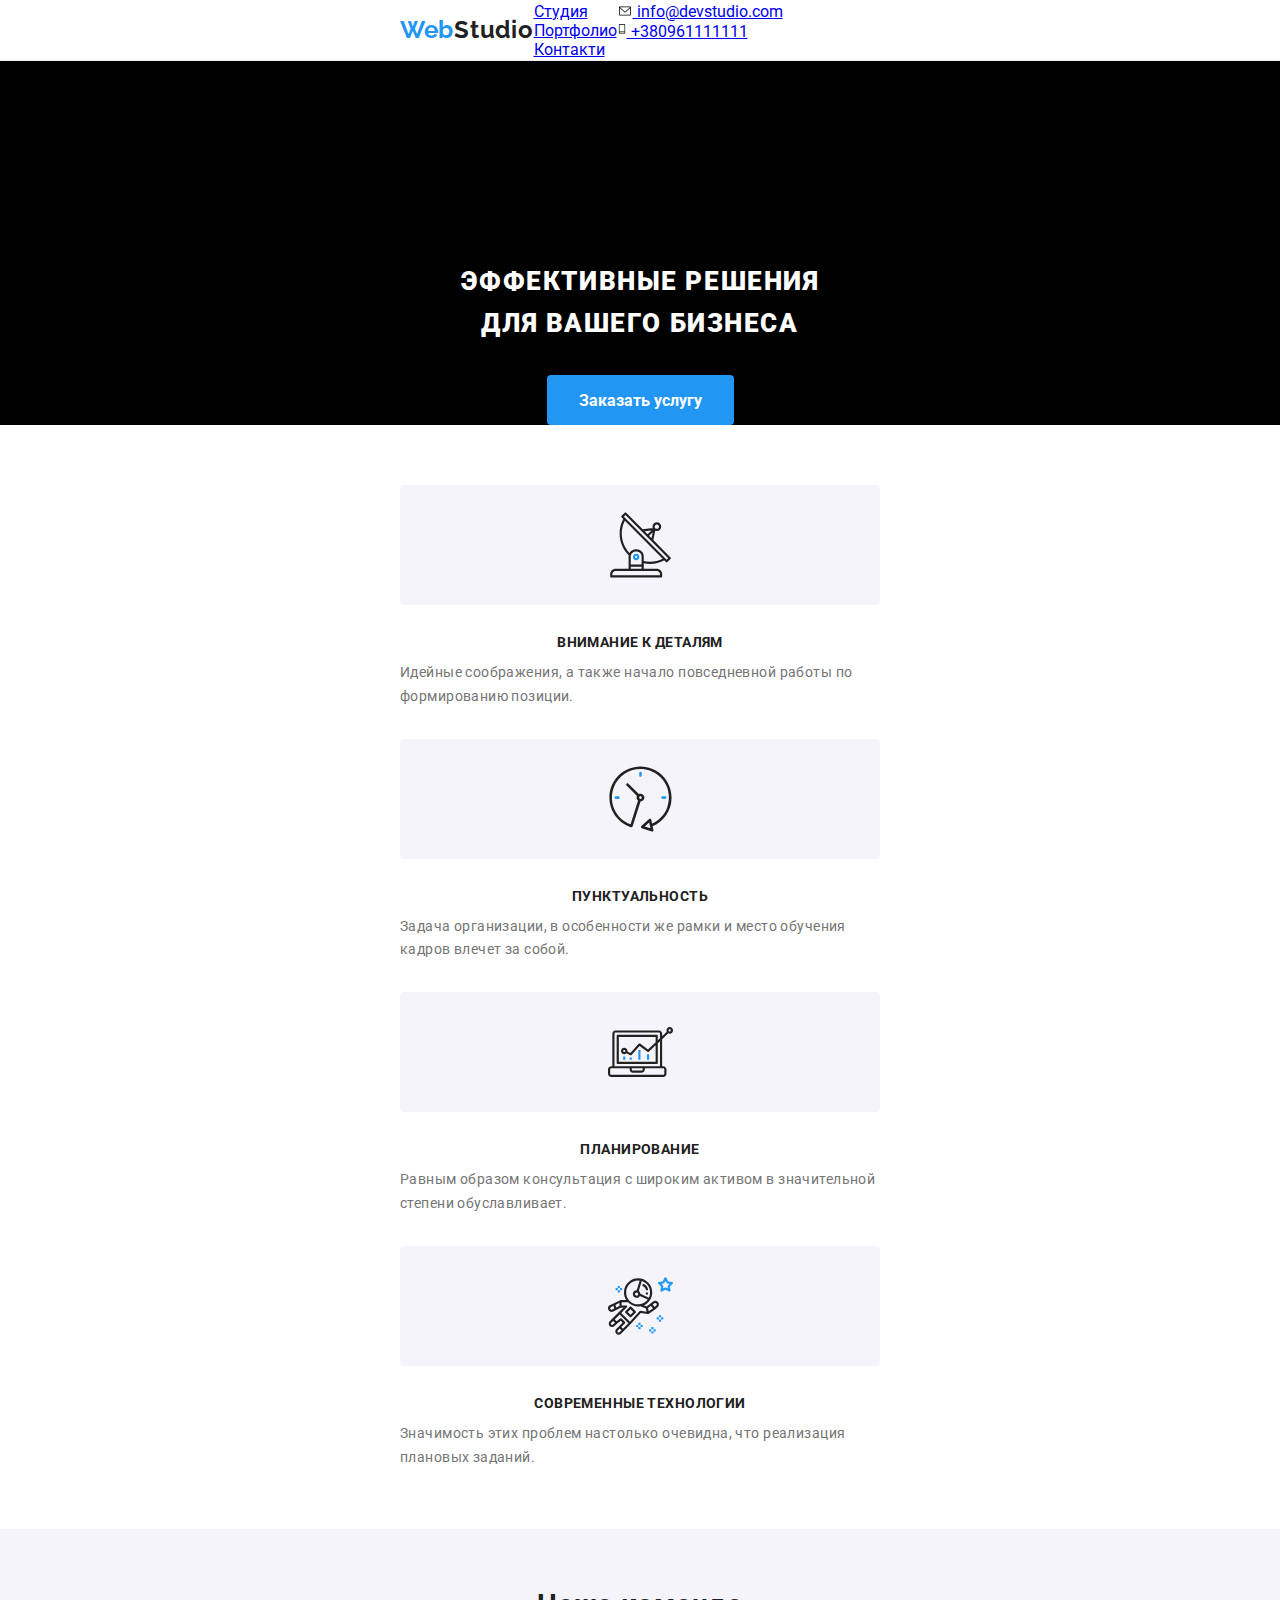
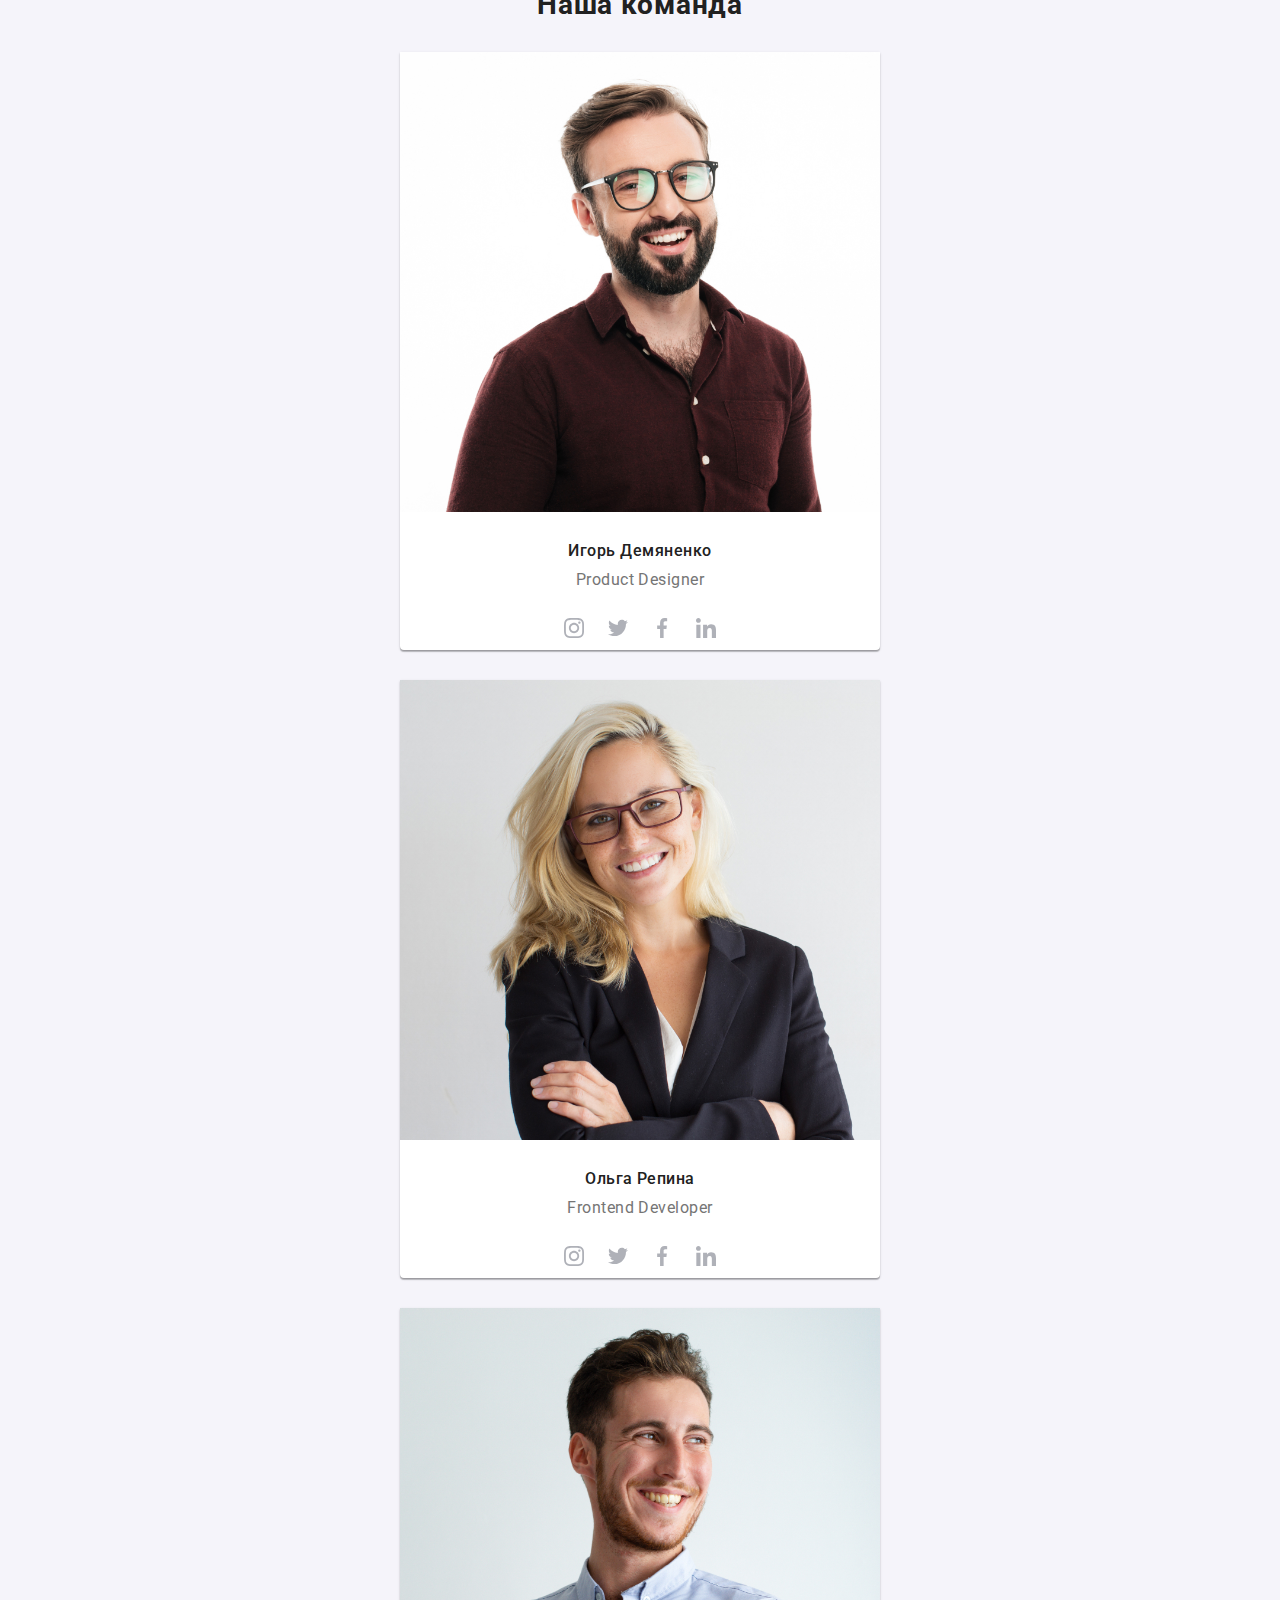
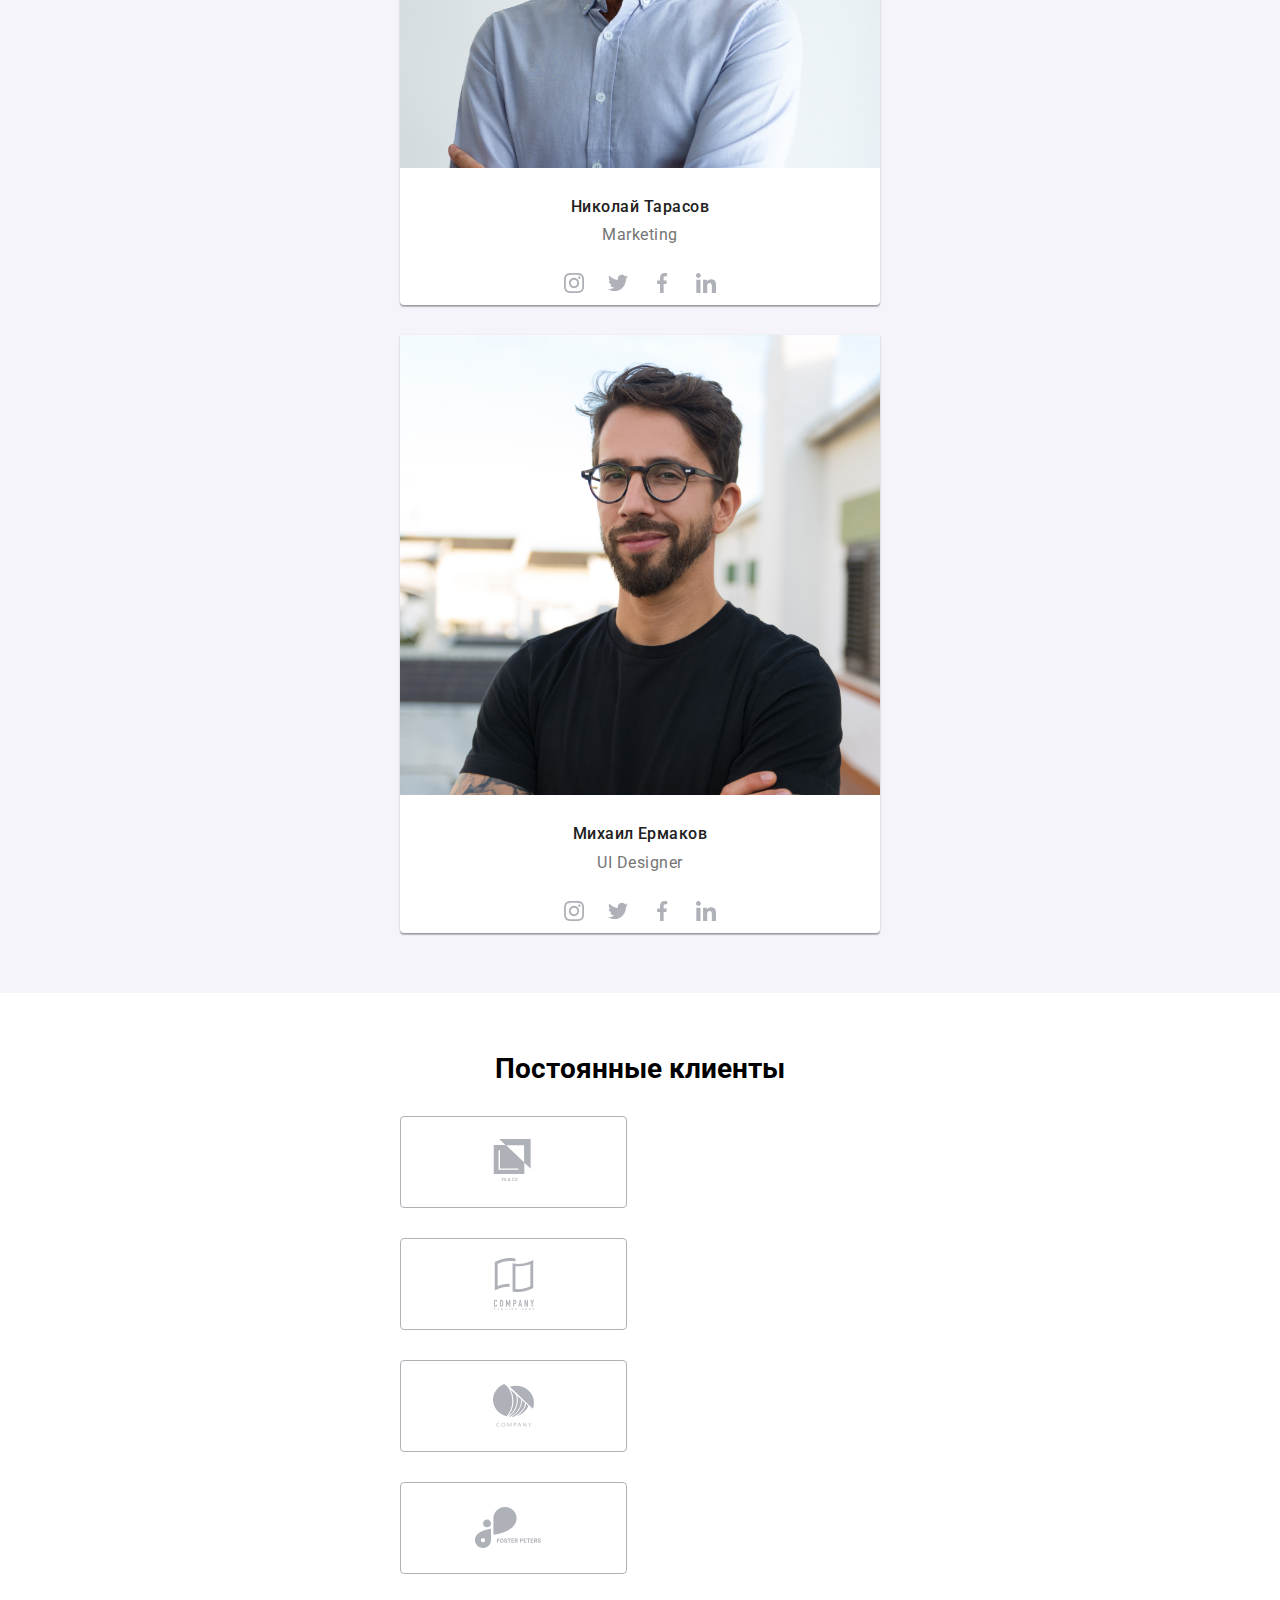
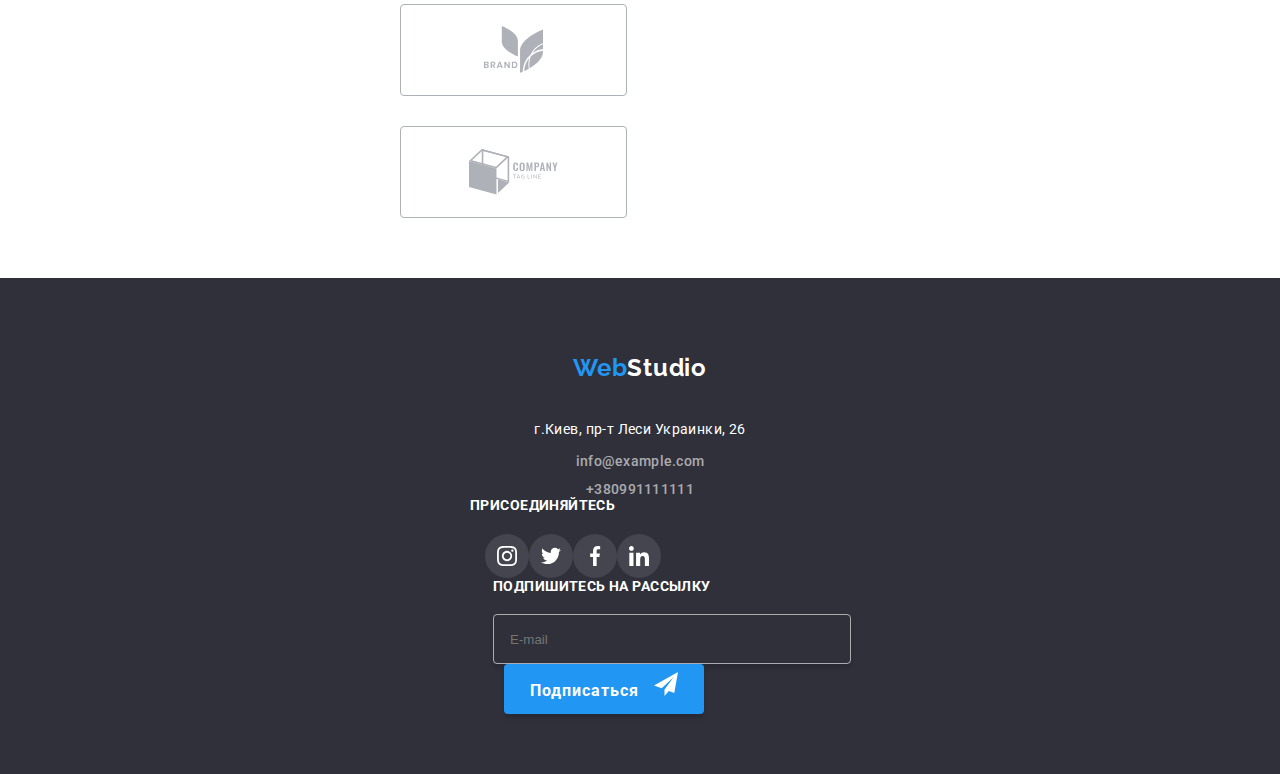
==== index.html @ cd23b27d "H/W-8" ====
<!DOCTYPE html>
<html lang="en">
  <head>
    <meta charset="UTF-8" />

    <meta name="viewport" content="width=device-width, initial-scale=1.0" />
    <title>Document</title>
    <link rel="preconnect" href="https://fonts.gstatic.com" />
    <link
      href="https://fonts.googleapis.com/css2?family=Roboto:wght@400;500;700;900&display=swap"
      rel="stylesheet"
    />
    <link rel="preconnect" href="https://fonts.gstatic.com" />
    <link
      href="https://fonts.googleapis.com/css2?family=Raleway:wght@700&display=swap"
      rel="stylesheet"
    />
    <link
      rel="stylesheet"
      href="https://cdnjs.cloudflare.com/ajax/libs/modern-normalize/1.0.0/modern-normalize.min.css"
      integrity="sha512-ISS7cAi1PEhQ8jnbJpJZMd29NlhNj4AWYyLOSp2CE/CsHxTCu+r+t0D2yoJudVrd0/8fTVPUVDzY5Tvli75u/g=="
      crossorigin="anonymous"
    />

    <link rel="stylesheet" href="./css/main.min.css" />
  </head>
  <body>
    <!--Page Header Studio-->
    <header class="header">
      <!-- Container -->
      <div class="container logo--position">
        <a class="logo" href="/index.html">
          Web<span class="logo__subtext">Studio</span>
        </a>
        <nav class="header-nav">
          <ul class="nav-list">
            <li class="nav-list__item nav-list__item--hedding">
              <a
                class="nav-list__link nav-list__link--current"
                href="./index.html"
              >
                Студия
              </a>
            </li>

            <li class="nav-list__item nav-list__item--hedding">
              <a class="nav-list__link" href="./portfolio.html"> Портфолио </a>
            </li>

            <li class="nav-list__item nav-list__item--hedding">
              <a class="nav-list__link" href="#contacts">Контакти</a>
            </li>
          </ul>

          <ul class="nav-contacts">
            <li class="nav-contacts__item nav-contacts__item--hedding">
              <a
                class="nav-contacts__link nav-contacts__link--header"
                href="mailto:info@devstudio.com"
              >
                <svg class="nav-contacts__icon" width="16px" height="12px">
                  <use
                    href="./images/icons/symbol-defs.svg#icon-envelope"
                  ></use>
                </svg>
                info@devstudio.com
              </a>
            </li>

            <li class="nav-contacts__item nav-contacts__item--hedding">
              <a
                class="nav-contacts__link nav-contacts__link--header"
                href="tel:+380961111111"
              >
                <svg class="nav-contacts__icon" width="10px" height="16px">
                  <use
                    href="./images/icons/symbol-defs.svg#icon-smartphone"
                  ></use>
                </svg>
                +380961111111
              </a>
            </li>
          </ul>
        </nav>
      </div>
    </header>

    <!-- Main -->

    <main>
      <section class="main-section">
        <div class="banner">
          <div class="container">
            <h1 class="main-title container--main-title">
              Эффективные решения<br />для вашего бизнеса
            </h1>

            <button class="banner__button" type="button" data-modal-open>
              Заказать услугу
            </button>
          </div>
        </div>
      </section>

      <!-- Наші особливості -->

      <section class="features">
        <div class="container">
          <h3 class="visually-hidden">Наші переваги</h3>
          <ul class="our-features">
            <li class="our-features__item">
              <div class="our-features__icon">
                <svg width="65px" height="70px">
                  <use href="./images/icons/symbol-defs.svg#icon-antenna"></use>
                </svg>
              </div>
              <h3 class="our-features__subtitle">Внимание к деталям</h3>
              <p class="our-features__text">
                Идейные соображения, а также начало повседневной работы по
                формированию позиции.
              </p>
            </li>

            <li class="our-features__item">
              <div class="our-features__icon">
                <svg width="65px" height="70px">
                  <use href="./images/icons/symbol-defs.svg#icon-clock"></use>
                </svg>
              </div>
              <h3 class="our-features__subtitle">Пунктуальность</h3>
              <p class="our-features__text">
                Задача организации, в особенности же рамки и место обучения
                кадров влечет за собой.
              </p>
            </li>

            <li class="our-features__item">
              <div class="our-features__icon">
                <svg width="65px" height="70px">
                  <use href="./images/icons/symbol-defs.svg#icon-diagram"></use>
                </svg>
              </div>
              <h3 class="our-features__subtitle">Планирование</h3>
              <p class="our-features__text">
                Равным образом консультация с широким активом в значительной
                степени обуславливает.
              </p>
            </li>

            <li class="our-features__item">
              <div class="our-features__icon">
                <svg width="65px" height="70px">
                  <use
                    href="./images/icons/symbol-defs.svg#icon-astronaut"
                  ></use>
                </svg>
              </div>
              <h3 class="our-features__subtitle">Современные технологии</h3>
              <p class="our-features__text">
                Значимость этих проблем настолько очевидна, что реализация
                плановых заданий.
              </p>
            </li>
          </ul>
        </div>
      </section>

      <!-- Чим ми займаємось -->

      <section class="what-we-do">
        <div class="container">
          <h2 class="what-we-do__title">Чем мы занимаемся</h2>
          <ul class="list-photo">
            <li class="list-photo__item">
              <img
                src="./images/img-1.jpg"
                width="370"
                alt="Десктопные Приложения"
              />

              <div class="what-we-do__text">
                <h3 class="what-we-do__subtext">Десктопные Приложения</h3>
              </div>
            </li>

            <li class="list-photo__item">
              <img
                src="./images/img-2.jpg"
                width="370"
                alt="Мобильный Приложения"
              />
              <div class="what-we-do__text">
                <h3 class="what-we-do__subtext">Мобильный Приложения</h3>
              </div>
            </li>

            <li class="list-photo__item">
              <img
                src="./images/img-3.jpg"
                width="370"
                alt="Дизайнерские Решения"
              />

              <div class="what-we-do__text">
                <h3 class="what-we-do__subtext">Дизайнерские Решения</h3>
              </div>
            </li>
          </ul>
        </div>
      </section>

      <!-- Наша команда -->

      <section class="our-team">
        <div class="container">
          <h2 class="our-team-title">Наша команда</h2>
          <ul class="our-team-workers">
            <!-- Карточка Игорь Демяненко -->
            <li class="our-team__item">
              <img
                srcset="./images/adaptive graphics/Игорь-Демьяненко-img.jpg 1x, ./images/adptive graphics/Игорь-Демьяненко-img@2x.jpg"
                src="./images/Игорь-Демяненко.jpg"
                width="270"
                alt="Игорь Демяненко"
              />

              <div class="workers-card">
                <h3 class="workers-card__name">Игорь Демяненко</h3>
                <p class="workers-card__position">Product Designer</p>
              </div>

              <!-- Іконки соц.мережі -->
              <ul class="employee-list">
                <li>
                  <a
                    class="employee-list__link"
                    href="https://www.instagram.com/"
                  >
                    <svg class="employee-list__icon" width="20px" height="20px">
                      <use
                        href="./images/icons/symbol-defs.svg#icon-instagram"
                      ></use>
                    </svg>
                  </a>
                </li>

                <li>
                  <a
                    class="employee-list__link"
                    href="https://www.twitter.com/"
                  >
                    <svg class="employee-list__icon" width="20px" height="20px">
                      <use
                        href="./images/icons/symbol-defs.svg#icon-twitter"
                      ></use>
                    </svg>
                  </a>
                </li>

                <li>
                  <a
                    class="employee-list__link"
                    href="https://www.facebook.com/"
                  >
                    <svg class="employee-list__icon" width="20px" height="20px">
                      <use
                        href="./images/icons/symbol-defs.svg#icon-facebook"
                      ></use>
                    </svg>
                  </a>
                </li>

                <li>
                  <a
                    class="employee-list__link"
                    href="https://www.linkedin.com/"
                  >
                    <svg class="employee-list__icon" width="20px" height="20px">
                      <use
                        href="./images/icons/symbol-defs.svg#icon-linkedin"
                      ></use>
                    </svg>
                  </a>
                </li>
              </ul>
            </li>

            <!-- Карточка Ольга Репина -->

            <li class="our-team__item">
              <img
                srcset="./images/adaptive graphics/Ольга-Репина-img.jpg 1x, ./images/adaptive graphics/Ольга-Репина-img@2x.jpg"
                src="./images/Ольга-Репина.jpg"
                width="270"
                alt="Ольга Репина"
              />

              <div class="workers-card">
                <h3 class="workers-card__name">Ольга Репина</h3>
                <p class="workers-card__position">Frontend Developer</p>
              </div>

              <!-- Іконки соц.мережі -->
              <ul class="employee-list">
                <li>
                  <a
                    class="employee-list__link"
                    href="https://www.instagram.com/"
                  >
                    <svg class="employee-list__icon" width="20px" height="20px">
                      <use
                        href="./images/icons/symbol-defs.svg#icon-instagram"
                      ></use>
                    </svg>
                  </a>
                </li>

                <li>
                  <a
                    class="employee-list__link"
                    href="https://www.twitter.com/"
                  >
                    <svg class="employee-list__icon" width="20px" height="20px">
                      <use
                        href="./images/icons/symbol-defs.svg#icon-twitter"
                      ></use>
                    </svg>
                  </a>
                </li>

                <li>
                  <a
                    class="employee-list__link"
                    href="https://www.facebook.com/"
                  >
                    <svg class="employee-list__icon" width="20px" height="20px">
                      <use
                        href="./images/icons/symbol-defs.svg#icon-facebook"
                      ></use>
                    </svg>
                  </a>
                </li>

                <li>
                  <a
                    class="employee-list__link"
                    href="https://www.linkedin.com/"
                  >
                    <svg class="employee-list__icon" width="20px" height="20px">
                      <use
                        href="./images/icons/symbol-defs.svg#icon-linkedin"
                      ></use>
                    </svg>
                  </a>
                </li>
              </ul>
            </li>

            <!-- Карточка Николай Тарасов -->
            <li class="our-team__item">
              <img
                src="./images/Николай-Тарасов.jpg"
                width="270"
                alt="Николай Тарасов"
              />

              <div class="workers-card">
                <h3 class="workers-card__name">Николай Тарасов</h3>
                <p class="workers-card__position">Marketing</p>
              </div>

              <!-- Іконки соц.мережі -->
              <ul class="employee-list">
                <li>
                  <a
                    class="employee-list__link"
                    href="https://www.instagram.com/"
                  >
                    <svg class="employee-list__icon" width="20px" height="20px">
                      <use
                        href="./images/icons/symbol-defs.svg#icon-instagram"
                      ></use>
                    </svg>
                  </a>
                </li>

                <li>
                  <a
                    class="employee-list__link"
                    href="https://www.twitter.com/"
                  >
                    <svg class="employee-list__icon" width="20px" height="20px">
                      <use
                        href="./images/icons/symbol-defs.svg#icon-twitter"
                      ></use>
                    </svg>
                  </a>
                </li>

                <li>
                  <a
                    class="employee-list__link"
                    href="https://www.facebook.com/"
                  >
                    <svg class="employee-list__icon" width="20px" height="20px">
                      <use
                        href="./images/icons/symbol-defs.svg#icon-facebook"
                      ></use>
                    </svg>
                  </a>
                </li>

                <li>
                  <a
                    class="employee-list__link"
                    href="https://www.linkedin.com/"
                  >
                    <svg class="employee-list__icon" width="20px" height="20px">
                      <use
                        href="./images/icons/symbol-defs.svg#icon-linkedin"
                      ></use>
                    </svg>
                  </a>
                </li>
              </ul>
            </li>

            <!-- Карточка Михаил Ермаков -->

            <li class="our-team__item">
              <img
                src="./images/Михаил-Ермаков.jpg"
                width="270"
                alt="Михаил Ермаков"
              />

              <div class="workers-card">
                <h3 class="workers-card__name">Михаил Ермаков</h3>
                <p class="workers-card__position">UI Designer</p>
              </div>

              <!-- Іконки соц.мережі -->
              <ul class="employee-list">
                <li>
                  <a
                    class="employee-list__link"
                    href="https://www.instagram.com/"
                  >
                    <svg class="employee-list__icon" width="20px" height="20px">
                      <use
                        href="./images/icons/symbol-defs.svg#icon-instagram"
                      ></use>
                    </svg>
                  </a>
                </li>

                <li>
                  <a
                    class="employee-list__link"
                    href="https://www.twitter.com/"
                  >
                    <svg class="employee-list__icon" width="20px" height="20px">
                      <use
                        href="./images/icons/symbol-defs.svg#icon-twitter"
                      ></use>
                    </svg>
                  </a>
                </li>

                <li>
                  <a
                    class="employee-list__link"
                    href="https://www.facebook.com/"
                  >
                    <svg class="employee-list__icon" width="20px" height="20px">
                      <use
                        href="./images/icons/symbol-defs.svg#icon-facebook"
                      ></use>
                    </svg>
                  </a>
                </li>

                <li>
                  <a
                    class="employee-list__link"
                    href="https://www.linkedin.com/"
                  >
                    <svg class="employee-list__icon" width="20px" height="20px">
                      <use
                        href="./images/icons/symbol-defs.svg#icon-linkedin"
                      ></use>
                    </svg>
                  </a>
                </li>
              </ul>
            </li>
          </ul>
        </div>
      </section>

      <!-- Постійні Клієнти -->

      <section class="regular-customers">
        <div class="container">
          <h2 class="regular-customers__title">Постоянные клиенты</h2>
          <ul class="customers__list">
            <li class="customers__item">
              <a class="customers__link" href="#">
                <svg class="customers__icon" height="45px" width="50px">
                  <use href="./images/icons/symbol-defs.svg#icon-logo-1"></use>
                </svg>
              </a>
            </li>

            <li class="customers__item">
              <a class="customers__link" href="#/">
                <svg class="customers__icon" width="40px" height="52px">
                  <use href="./images/icons/symbol-defs.svg#icon-logo-2"></use>
                </svg>
              </a>
            </li>

            <li class="customers__item">
              <a class="customers__link" href="#/">
                <svg class="customers__icon" width="41px" height="43px">
                  <use href="./images/icons/symbol-defs.svg#icon-logo-3"></use>
                </svg>
              </a>
            </li>

            <li class="customers__item">
              <a class="customers__link" href="#/">
                <svg class="customers__icon" width="80px" height="42px">
                  <use href="./images/icons/symbol-defs.svg#icon-logo-4"></use>
                </svg>
              </a>
            </li>

            <li class="customers__item">
              <a class="customers__link" href="#/">
                <svg class="customers__icon" width="59px" height="47px">
                  <use href="./images/icons/symbol-defs.svg#icon-logo-5"></use>
                </svg>
              </a>
            </li>

            <li class="customers__item">
              <a class="customers__link" href="#/">
                <svg class="customers__icon" width="89px" height="46px">
                  <use href="./images/icons/symbol-defs.svg#icon-logo-6"></use>
                </svg>
              </a>
            </li>
          </ul>
        </div>
      </section>
    </main>

    <!-- Footer Studio-->

    <footer class="footer" id="contacts">
      <div class="container footer--container">
        <div class="footer-section">
          <a href="/index.html" class="logo">
            Web<span class="logo__subtext logo__subtext--white">Studio</span>
          </a>
          <address class="footer-address">
            <p class="footer-address__text">г.Киев, пр-т Леси Украинки, 26</p>

            <ul class="footer-contacts">
              <li class="footer-contacts__item footer-contacts__item--hedding">
                <a class="footer-contacts__link" href="mailto:info@example.com"
                  >info@example.com
                </a>
              </li>

              <li class="footer-contacts__item footer-contacts__item--hedding">
                <a class="footer-contacts__link" href="tel:+380991111111"
                  >+380991111111
                </a>
              </li>
            </ul>
          </address>
        </div>

        <!-- Social Networks Footer -->

        <div class="social-container">
          <p class="social-container__text">присоединяйтесь</p>

          <ul class="share-footer">
            <li class="share-networks">
              <a class="share-networks__link" href="https://www.instagram.com/">
                <svg class="share-networks__icon" width="20px" height="20px">
                  <use
                    href="./images/icons/symbol-defs.svg#icon-instagram"
                  ></use>
                </svg>
              </a>
            </li>

            <li class="share-networks">
              <a class="share-networks__link" href="https://www.twitter.com/">
                <svg class="share-networks__icon" width="20px" height="20px">
                  <use href="./images/icons/symbol-defs.svg#icon-twitter"></use>
                </svg>
              </a>
            </li>

            <li class="share-networks">
              <a class="share-networks__link" href="https://www.facebook.com/">
                <svg class="share-networks__icon" width="20px" height="20px">
                  <use
                    href="./images/icons/symbol-defs.svg#icon-facebook"
                  ></use>
                </svg>
              </a>
            </li>

            <li class="share-networks">
              <a class="share-networks__link" href="https://www.linkedin.com/">
                <svg class="share-networks__icon" width="20px" height="20px">
                  <use
                    href="./images/icons/symbol-defs.svg#icon-linkedin"
                  ></use>
                </svg>
              </a>
            </li>
          </ul>
        </div>

        <!-- Form Footer -->

        <div class="subscribe">
          <form class="subscribe-form" action="#">
            <p class="subscribe-form__text">Подпишитесь на рассылку</p>
            <label class="subscribe-form__label" for="">
              <input
                class="subscribe-form__input"
                type="email"
                placeholder="E-mail"
              />
            </label>
            <button class="subscribe-button" type="submit">
              Подписаться
              <svg class="subscribe-button__icon" width="24" height="24">
                <use
                  xlink:href="./images/icons/symbol-defs.svg#icon-send"
                ></use>
              </svg>
            </button>
          </form>
        </div>
      </div>
    </footer>

    <!-- Modal -->
    <div class="backdrop is-hidden" data-modal>
      <div class="modal">
        <button class="close-button" data-modal-close>
          <svg class="close-button__icon" width="11px" height="11px">
            <use href="./images/icons/symbol-defs.svg#icon-close"></use>
          </svg>
        </button>
        <p class="modal-text">Оставьте свои данные, мы вам перезвоним</p>

        <!-- Modal Form -->

        <form class="modal-form" action="#">
          <div class="group-form">
            <label class="group-form__name" for="name"> Имя </label>

            <div class="wrapper">
              <input class="wrapper__input" type="text" name="name" id="name" />
              <svg class="wrapper__icon" width="18" height="18">
                <use href="./images/icons/symbol-defs.svg#icon-person"></use>
              </svg>
            </div>
          </div>

          <div class="group-form">
            <label class="group-form__name" for="phone"> Телефон </label>

            <div class="wrapper">
              <input
                class="wrapper__input"
                type="tel"
                name="phone"
                id="phone"
              />
              <svg class="wrapper__icon" width="18" height="18">
                <use href="./images/icons/symbol-defs.svg#icon-phone"></use>
              </svg>
            </div>
          </div>

          <div class="group-form">
            <label class="group-form__name" for="email"> Пошта </label>

            <div class="wrapper">
              <input
                class="wrapper__input"
                type="email"
                name="email"
                id="email"
              />
              <svg class="wrapper__icon" width="18" height="18">
                <use href="./images/icons/symbol-defs.svg#icon-email"></use>
              </svg>
            </div>
          </div>

          <div class="group-form">
            <label class="group-form__name" for="text"> Коментарий </label>

            <textarea
              class="wrapper__input wrapper__input--textarea"
              id="text"
              name="Коментарий"
              rows="10"
              placeholder="Введите текст"
            ></textarea>
          </div>

          <!-- Checkbox -->
          <div class="contract">
            <label class="form-checkbox" for="checkbox">
              <input
                class="form-checkbox__input visually-hidden"
                type="checkbox"
                id="checkbox"
              />
              <span class="form-checkbox__text"
                >Соглашаюсь с рассылкой и принимаю</span
              >
              <a class="form-checkbox__link" href="#">Условия договора</a>
              <div class="modal-checkbox">
                <svg width="16px" height="15px">
                  <use
                    class="modal-checkbox__icon"
                    href="./images/icons/symbol-defs.svg#icon-check"
                  ></use>
                </svg>
              </div>
            </label>
          </div>
          <button type="submit" class="modal-checkbox__button">
            Отправить
          </button>
        </form>
      </div>
    </div>
    <script src="./js/modal.js"></script>
  </body>
</html>
---- css/main.min.css ----
body{font-family:'Roboto', sans-serif}header{border-bottom:1px solid #ececec}*{margin:0;padding:0}ul,ol{list-style-type:none}img{display:block;max-width:100%;height:auto}.visually-hidden{position:absolute;width:1px;height:1px;margin:-1px;border:0;padding:0;white-space:nowrap;-webkit-clip-path:inset(100%);clip-path:inset(100%);clip:rect(0 0 0 0);overflow:hidden}.container{width:480px;padding:0 15px;margin:0 auto}.header{border-bottom:1px solid #ececec}.header-nav{display:none}@media (min-width: 768px){.header-nav{display:-webkit-box;display:-ms-flexbox;display:flex}}.logo{font-family:'Raleway';font-style:normal;font-weight:700;font-size:24px;line-height:1.174;letter-spacing:0.03em;color:#2196f3;text-decoration:none;margin:16px 0 16px}.logo__subtext{color:#212121}.logo__subtext--white{color:#fff}.logo--position{display:-webkit-box;display:-ms-flexbox;display:flex;-webkit-box-align:center;-ms-flex-align:center;align-items:center}.banner{background-color:black}.container--main-title{font-family:'Roboto';font-style:normal;font-weight:900;font-size:26px;line-height:1.615;letter-spacing:0.06em;color:#fff;padding-top:200px;text-align:center;text-transform:uppercase}.banner__button{font-family:'Roboto';font-style:normal;font-weight:bold;font-size:16px;height:50px;background-color:#2196f3;color:#fff;padding:10px 32px;display:block;margin:30px auto 0;text-align:center;border-radius:4px;border:none;cursor:pointer}.backdrop{position:fixed;top:0;left:0;width:100%;height:100%;background-color:rgba(0,0,0,0.2);display:-webkit-box;display:-ms-flexbox;display:flex;-webkit-box-align:center;-ms-flex-align:center;align-items:center;-webkit-box-pack:center;-ms-flex-pack:center;justify-content:center}.backdrop.is-hidden{opacity:0;pointer-events:none}.modal{position:absolute;top:50%;left:50%;-webkit-transform:translate(-50%, -50%);transform:translate(-50%, -50%);max-width:528px;max-height:100vh;overflow-y:scroll;padding:40px;background-color:#fff;-webkit-box-shadow:0px 1px 3px rgba(0,0,0,0.12),0px 1px 1px rgba(0,0,0,0.14),0px 2px 1px rgba(0,0,0,0.2);box-shadow:0px 1px 3px rgba(0,0,0,0.12),0px 1px 1px rgba(0,0,0,0.14),0px 2px 1px rgba(0,0,0,0.2);border-radius:4px;-webkit-appearance:none;-ms-overflow-style:none;overflow:-moz-scrollbars-none;overflow-y:-moz-hidden-unscrollable}.modal::-webkit-scrollbar{width:0}.close-button{position:absolute;top:8px;right:8px;display:-webkit-box;display:-ms-flexbox;display:flex;-webkit-box-align:center;-ms-flex-align:center;align-items:center;-webkit-box-pack:center;-ms-flex-pack:center;justify-content:center;width:30px;height:30px;margin-left:auto;background-color:#fff;border:1px solid rgba(0,0,0,0.1);border-radius:100%;cursor:pointer}.close-button:hover .close-button__icon,.close-button:focus .close-button__icon{fill:#2196f3}.close-button__icon{position:absolute;right:8px;top:8px;-webkit-transition:250ms cubic-bezier(0.4, 0, 0.2, 1);transition:250ms cubic-bezier(0.4, 0, 0.2, 1)}.modal-text{font-family:'Roboto';font-weight:700;font-style:normal;font-size:20px;line-height:1.172;letter-spacing:0.03em;text-align:center}.group-form{display:-webkit-box;display:-ms-flexbox;display:flex;-webkit-box-orient:vertical;-webkit-box-direction:normal;-ms-flex-direction:column;flex-direction:column;margin-top:10px}.group-form__name{font-family:'Roboto';font-weight:400;font-style:normal;font-size:12px;line-height:1.171;color:#757575;margin-bottom:4px}.wrapper{position:relative}.wrapper__input{width:100%;font-family:inherit;padding:12px 35px;border:1px solid rgba(33,33,33,0.2);-webkit-box-sizing:border-box;box-sizing:border-box;border-radius:4px;cursor:pointer;outline:none;resize:none;height:40px;-webkit-transition:250ms cubic-bezier(0.4, 0, 0.2, 1);transition:250ms cubic-bezier(0.4, 0, 0.2, 1)}.wrapper__input:hover,.wrapper__input:focus{border:1px solid #2196f3}.wrapper__input:focus+.wrapper__icon,.wrapper__input:hover+.wrapper__icon{fill:#2196f3}.wrapper__icon{position:absolute;top:50%;left:12px;-webkit-transform:translateY(-50%);transform:translateY(-50%);-webkit-transition:250ms cubic-bezier(0.4, 0, 0.2, 1);transition:250ms cubic-bezier(0.4, 0, 0.2, 1)}.wrapper__input--textarea{height:120px;padding:12px 16px}.contract{display:block;margin-top:20px;margin-bottom:30px}.form-checkbox{cursor:pointer;position:relative}.form-checkbox__text{margin-left:24px;font-family:'Roboto';font-weight:400;font-style:normal;font-size:14px;line-height:1.714;letter-spacing:0.03em;color:#757575}.form-checkbox__link{font-family:'Roboto';font-weight:400;font-style:normal;font-size:14px;line-height:1.714;letter-spacing:0.03em;color:#2196f3}.form-checkbox__input:checked ~ .modal-checkbox .modal-checkbox__icon{display:block}.form-checkbox__input:checked ~ .modal-checkbox{border:none}.modal-checkbox{border:1px solid #212121;border-radius:2px;width:16px;height:15px;position:absolute;top:50%;-webkit-transform:translateY(-50%);transform:translateY(-50%)}.modal-checkbox__icon{display:none}.modal-checkbox__button{display:-webkit-box;display:-ms-flexbox;display:flex;text-align:center;margin:0 auto;font-family:'Roboto';font-style:normal;font-weight:bold;font-size:16px;line-height:1.875;letter-spacing:0.06em;color:#fff;background-color:#188ce8;-webkit-box-shadow:0px 4px 4px 0px rgba(0,0,0,0.15);box-shadow:0px 4px 4px 0px rgba(0,0,0,0.15);padding:10px 55px;border-radius:4px;cursor:pointer;border:none}.features{padding-top:60px;padding-bottom:60px}.our-features__item{display:-webkit-box;display:-ms-flexbox;display:flex;-webkit-box-align:center;-ms-flex-align:center;align-items:center;-webkit-box-pack:center;-ms-flex-pack:center;justify-content:center;-webkit-box-orient:vertical;-webkit-box-direction:normal;-ms-flex-direction:column;flex-direction:column}.our-features__item:not(:last-child){margin-bottom:30px}.our-features__icon{width:100%;height:120px;background:#f5f4fa;border-radius:4px;margin-bottom:30px;display:-webkit-box;display:-ms-flexbox;display:flex;-webkit-box-pack:center;-ms-flex-pack:center;justify-content:center;-webkit-box-align:center;-ms-flex-align:center;align-items:center}.our-features__subtitle{font-family:'Roboto';font-style:normal;font-weight:bold;font-size:14px;line-height:1.14;letter-spacing:0.03em;color:#212121;text-transform:uppercase}.our-features__text{font-family:'Roboto';font-style:normal;font-weight:normal;font-size:14px;line-height:1.7;letter-spacing:0.03em;color:#757575;padding-top:10px}.what-we-do{display:none}.our-team{background-color:#f5f4fa;display:-webkit-box;display:-ms-flexbox;display:flex;padding-top:60px;padding-bottom:60px}.our-team-title{font-family:'Roboto';font-style:normal;font-weight:700;font-size:28px;line-height:1.171;letter-spacing:0.03em;color:#212121;text-align:center;margin-bottom:30px}.our-team-workers{list-style-type:none;display:-webkit-box;display:-ms-flexbox;display:flex;-ms-flex-wrap:wrap;flex-wrap:wrap;-webkit-box-pack:center;-ms-flex-pack:center;justify-content:center}.our-team__item{background-color:#fff;-webkit-box-shadow:0px 1px 3px rgba(0,0,0,0.12),0px 1px 1px rgba(0,0,0,0.14),0px 2px 1px rgba(0,0,0,0.2);box-shadow:0px 1px 3px rgba(0,0,0,0.12),0px 1px 1px rgba(0,0,0,0.14),0px 2px 1px rgba(0,0,0,0.2);border-radius:0px 0px 4px 4px;width:100%;display:-webkit-box;display:-ms-flexbox;display:flex;-webkit-box-pack:center;-ms-flex-pack:center;justify-content:center;-webkit-box-align:center;-ms-flex-align:center;align-items:center;-webkit-box-orient:vertical;-webkit-box-direction:normal;-ms-flex-direction:column;flex-direction:column}.our-team__item img{height:460px;width:100%}.our-team__item:not(:last-child){margin-bottom:30px}.workers-card{margin-top:30px;background-color:#fff;text-align:center}.workers-card__name{font-family:'Roboto';font-style:normal;font-weight:500;font-size:16px;line-height:1.18;letter-spacing:0.03em;color:#212121}.workers-card__position{font-family:'Roboto';font-style:normal;font-weight:400;font-size:16px;line-height:1.18;letter-spacing:0.03em;color:#757575;margin-top:10px}.employee-list{list-style-type:none;margin-top:16px;display:-webkit-box;display:-ms-flexbox;display:flex;-webkit-box-pack:space-evenly;-ms-flex-pack:space-evenly;justify-content:space-evenly;background-color:#fff}.employee-list__link{width:44px;height:44px;border-radius:100%;display:-webkit-box;display:-ms-flexbox;display:flex;-webkit-box-pack:center;-ms-flex-pack:center;justify-content:center;-webkit-box-align:center;-ms-flex-align:center;align-items:center;background-color:rgba(255,255,255,0.1);-webkit-transition:250ms cubic-bezier(0.4, 0, 0.2, 1);transition:250ms cubic-bezier(0.4, 0, 0.2, 1)}.employee-list__link:hover .employee-list__icon,.employee-list__link:focus .employee-list__icon{fill:#fff}.employee-list__link:hover:hover,.employee-list__link:hover:focus,.employee-list__link:focus:hover,.employee-list__link:focus:focus{background-color:#2196f3}.employee-list__icon{fill:currentColor;fill:#afb1b8}.regular-customers{padding:60px 0}.regular-customers__title{font-family:'Roboto';font-style:700;font-size:28px;line-height:1.171;text-align:center;letter-spacing:3%}.customers__list{display:-webkit-box;display:-ms-flexbox;display:flex;-ms-flex-wrap:wrap;flex-wrap:wrap;margin-left:calc(-1 * 30px)}.customers__item{text-align:center;display:-webkit-box;display:-ms-flexbox;display:flex;-webkit-box-pack:center;-ms-flex-pack:center;justify-content:center;border:1px solid #afb1b8;border-radius:4px;-ms-flex-preferred-size:calc(100% / 2 - 30px);flex-basis:calc(100% / 2 - 30px);margin-left:30px;margin-top:30px;height:90px;-webkit-transition:250ms cubic-bezier(0.4, 0, 0.2, 1);transition:250ms cubic-bezier(0.4, 0, 0.2, 1)}.customers__item:hover{border-color:#2196f3}.customers__link{display:-webkit-box;display:-ms-flexbox;display:flex;-webkit-box-pack:center;-ms-flex-pack:center;justify-content:center;-webkit-box-align:center;-ms-flex-align:center;align-items:center;width:170px;height:90px;color:#2196f3}.customers__link:hover .customers__icon,.customers__link:focus .customers__icon{fill:#2196f3}.customers__icon{fill:#afb1b8;display:-webkit-box;display:-ms-flexbox;display:flex;-webkit-box-pack:center;-ms-flex-pack:center;justify-content:center;-webkit-box-align:center;-ms-flex-align:center;align-items:center;-webkit-transition:250ms cubic-bezier(0.4, 0, 0.2, 1);transition:250ms cubic-bezier(0.4, 0, 0.2, 1)}.footer{background:#2f303a;padding:60px 0;border:1px;display:block}.footer-section{display:-webkit-box;display:-ms-flexbox;display:flex;-webkit-box-orient:vertical;-webkit-box-direction:normal;-ms-flex-direction:column;flex-direction:column;-webkit-box-pack:center;-ms-flex-pack:center;justify-content:center;-webkit-box-align:center;-ms-flex-align:center;align-items:center;text-align:center}.footer-address{margin-top:20px;display:-webkit-box;display:-ms-flexbox;display:flex;-webkit-box-orient:vertical;-webkit-box-direction:normal;-ms-flex-direction:column;flex-direction:column}.footer-address__text{font-family:'Roboto';font-style:normal;font-weight:normal;font-size:14px;line-height:1.7;letter-spacing:0.03em;color:#fff;margin-bottom:9px}.footer-contacts__item--hedding:not(:last-child){margin-bottom:9px}.footer-contacts__link{font-family:'Roboto';font-style:normal;font-weight:500;font-size:14px;line-height:1.14;letter-spacing:0.02em;color:rgba(255,255,255,0.6);text-decoration:none;-webkit-transition:250ms cubic-bezier(0.4, 0, 0.2, 1);transition:250ms cubic-bezier(0.4, 0, 0.2, 1)}.footer-contacts__link:hover,.footer-contacts__link:focus{color:#2196f3}.social-container{width:206px;margin-left:70px}.social-container__text{font-family:Roboto;font-style:normal;font-weight:bold;font-size:14px;line-height:1.14;letter-spacing:0.03em;text-transform:uppercase;color:#fff;margin-bottom:20px}.share-footer{display:-webkit-box;display:-ms-flexbox;display:flex;-webkit-box-pack:justify;-ms-flex-pack:justify;justify-content:space-between;-webkit-box-pack:center;-ms-flex-pack:center;justify-content:center;text-align:center;-webkit-box-align:center;-ms-flex-align:center;align-items:center}.share-networks__link{width:44px;height:44px;border-radius:100%;display:-webkit-box;display:-ms-flexbox;display:flex;-webkit-box-pack:center;-ms-flex-pack:center;justify-content:center;-webkit-box-align:center;-ms-flex-align:center;align-items:center;background-color:rgba(255,255,255,0.1);-webkit-transition:250ms cubic-bezier(0.4, 0, 0.2, 1);transition:250ms cubic-bezier(0.4, 0, 0.2, 1)}.share-networks__link:hover,.share-networks__link:focus{background-color:#2196f3;color:#fff}.share-networks__icon{fill:#fff}.subscribe{margin-left:93px;width:570px}.subscribe-form{-ms-flex-wrap:wrap;flex-wrap:wrap}.subscribe-form__text{margin-bottom:20px;font-family:'Roboto';font-weight:700;font-style:normal;font-size:14px;line-height:1.172;letter-spacing:0.03em;color:#fff;text-transform:uppercase;-webkit-box-flex:1;-ms-flex-positive:1;flex-grow:1}.subscribe-form__label{-webkit-box-orient:vertical;-webkit-box-direction:normal;-ms-flex-direction:column;flex-direction:column;-webkit-box-align:start;-ms-flex-align:start;align-items:flex-start}.subscribe-form__input{width:358px;height:50px;padding-left:16px;background-color:inherit;border:1px solid rgba(255,255,255,0.6);-webkit-box-sizing:border-box;box-sizing:border-box;-webkit-box-shadow:0px 4px 4px 0px rgba(0,0,0,0.15);box-shadow:0px 4px 4px 0px rgba(0,0,0,0.15);border-radius:4px;color:#fff}.subscribe-button{font-family:'Roboto';font-weight:700;font-style:normal;font-size:16px;line-height:1.875;letter-spacing:0.06em;color:#fff;background-color:#2196f3;-webkit-box-shadow:0px 4px 4px 0px rgba(0,0,0,0.15);box-shadow:0px 4px 4px 0px rgba(0,0,0,0.15);border:none;border-radius:4px;margin-left:11px;width:200px;height:50px;cursor:pointer;-webkit-box-align:center;-ms-flex-align:center;align-items:center;-webkit-box-pack:center;-ms-flex-pack:center;justify-content:center;-webkit-box-sizing:border-box;box-sizing:border-box}.subscribe-button__icon{margin-left:10px;fill:#fff;-webkit-box-pack:center;-ms-flex-pack:center;justify-content:center}.portfolio{padding-top:94px}.buttons{list-style-type:none;display:-webkit-box;display:-ms-flexbox;display:flex;-webkit-box-pack:center;-ms-flex-pack:center;justify-content:center;margin-bottom:34px}.buttons__name:not(:last-child){margin-right:8px}.buttons__title{background:#f5f4fa;color:#212121;font-family:'Roboto';font-weight:500;font-size:16px;line-height:1.62;text-align:center;letter-spacing:0.03em;padding:6px 22px;border-radius:4px;border:none;cursor:pointer;-webkit-transition:250ms cubic-bezier(0.4, 0, 0.2, 1);transition:250ms cubic-bezier(0.4, 0, 0.2, 1)}.buttons__title.active,.buttons__title:hover,.buttons__title:focus{background:#2196f3;color:#fff;-webkit-box-shadow:0px 3px 1px rgba(0,0,0,0.1),0px 1px 2px rgba(0,0,0,0.08),0px 2px 2px rgba(0,0,0,0.12);box-shadow:0px 3px 1px rgba(0,0,0,0.1),0px 1px 2px rgba(0,0,0,0.08),0px 2px 2px rgba(0,0,0,0.12);border-radius:4px}.portfolio-cards{list-style-type:none;display:-webkit-box;display:-ms-flexbox;display:flex;-ms-flex-wrap:wrap;flex-wrap:wrap;padding-bottom:94px;margin-left:calc(-1 * 30px);margin-top:calc(-1 * 30px)}.portfolio-cards__item{-ms-flex-preferred-size:calc(100% / 3 - 30px);flex-basis:calc(100% / 3 - 30px);margin-left:30px;margin-top:30px;border:1px solid #eeeeee}.portfolio-cards__item:hover{-webkit-box-shadow:0px 1px 1px rgba(0,0,0,0.12),0px 4px 4px rgba(0,0,0,0.06),1px 4px 6px rgba(0,0,0,0.16);box-shadow:0px 1px 1px rgba(0,0,0,0.12),0px 4px 4px rgba(0,0,0,0.06),1px 4px 6px rgba(0,0,0,0.16)}.portfolio-cards__item:hover .hover-thumb{-webkit-transform:translateY(0);transform:translateY(0)}.portfolio-cards__link{text-decoration:none;display:block}.portfolio-cards__link:hover,.portfolio-cards__link:focus{-webkit-box-shadow:0px 1px 1px rgba(0,0,0,0.12),0px 4px 4px rgba(0,0,0,0.06),1px 4px 6px rgba(0,0,0,0.16);box-shadow:0px 1px 1px rgba(0,0,0,0.12),0px 4px 4px rgba(0,0,0,0.06),1px 4px 6px rgba(0,0,0,0.16)}.card-thumb{position:relative;overflow:hidden;width:100%;height:294px}.hover-thumb{position:absolute;top:0;left:0;right:0;bottom:0;background-color:rgba(33,150,243,0.9);padding:63px 24px;font-size:18px;line-height:calc(28 / 18);color:white;-webkit-transition:-webkit-transform 250ms cubic-bezier(0.4, 0, 0.2, 1);transition:-webkit-transform 250ms cubic-bezier(0.4, 0, 0.2, 1);transition:transform 250ms cubic-bezier(0.4, 0, 0.2, 1);transition:transform 250ms cubic-bezier(0.4, 0, 0.2, 1), -webkit-transform 250ms cubic-bezier(0.4, 0, 0.2, 1);-webkit-transform:translateY(101%);transform:translateY(101%)}.hover-thumb__text{font-family:Roboto;font-size:18px;line-height:1.555;font-style:normal;font-weight:400;letter-spacing:0.03em;text-align:left}.card-content{padding:20px 24px}.card-content__headling{font-family:Roboto;font-style:normal;font-weight:bold;font-size:18px;line-height:2;letter-spacing:0.06em;color:#212121}.card-content__text{margin-top:4px;font-family:Roboto;font-style:normal;font-weight:normal;font-size:16px;line-height:1.87;letter-spacing:0.03em;color:#757575}
/*# sourceMappingURL=main.min.css.map */
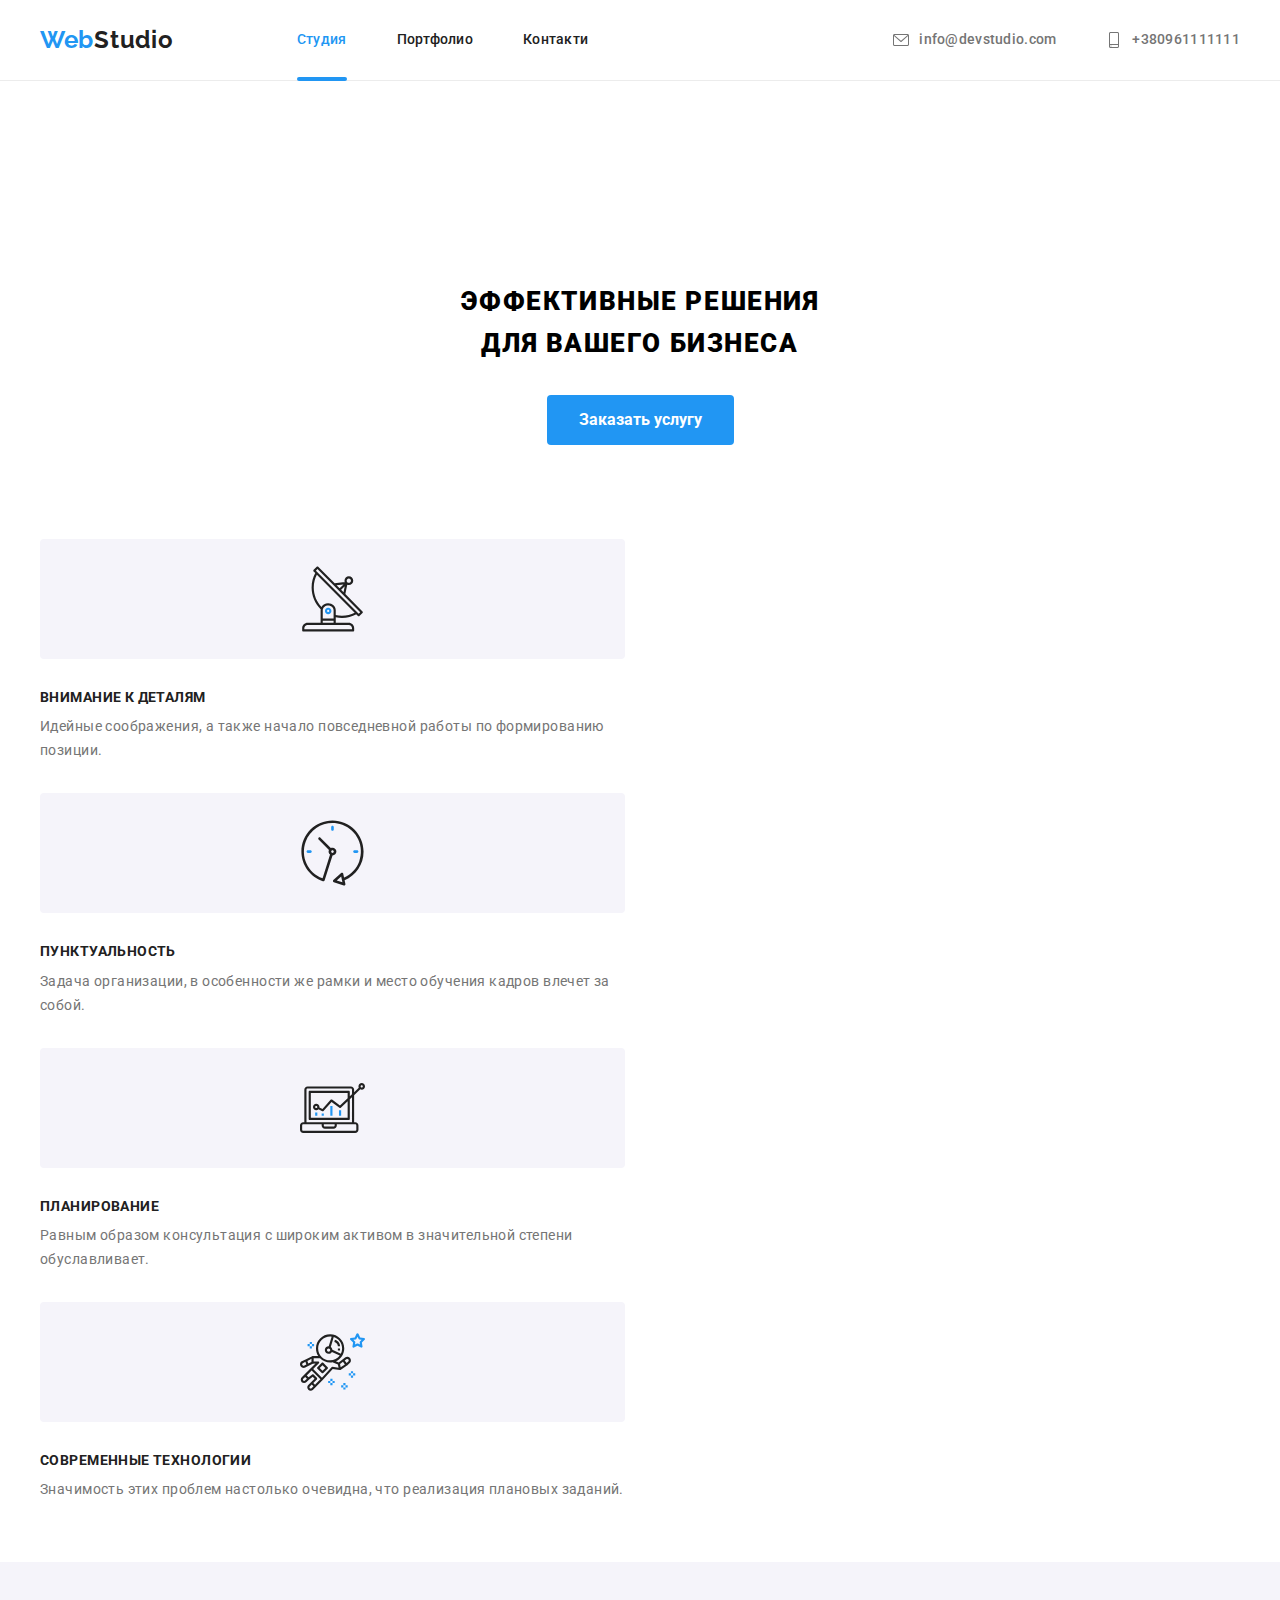
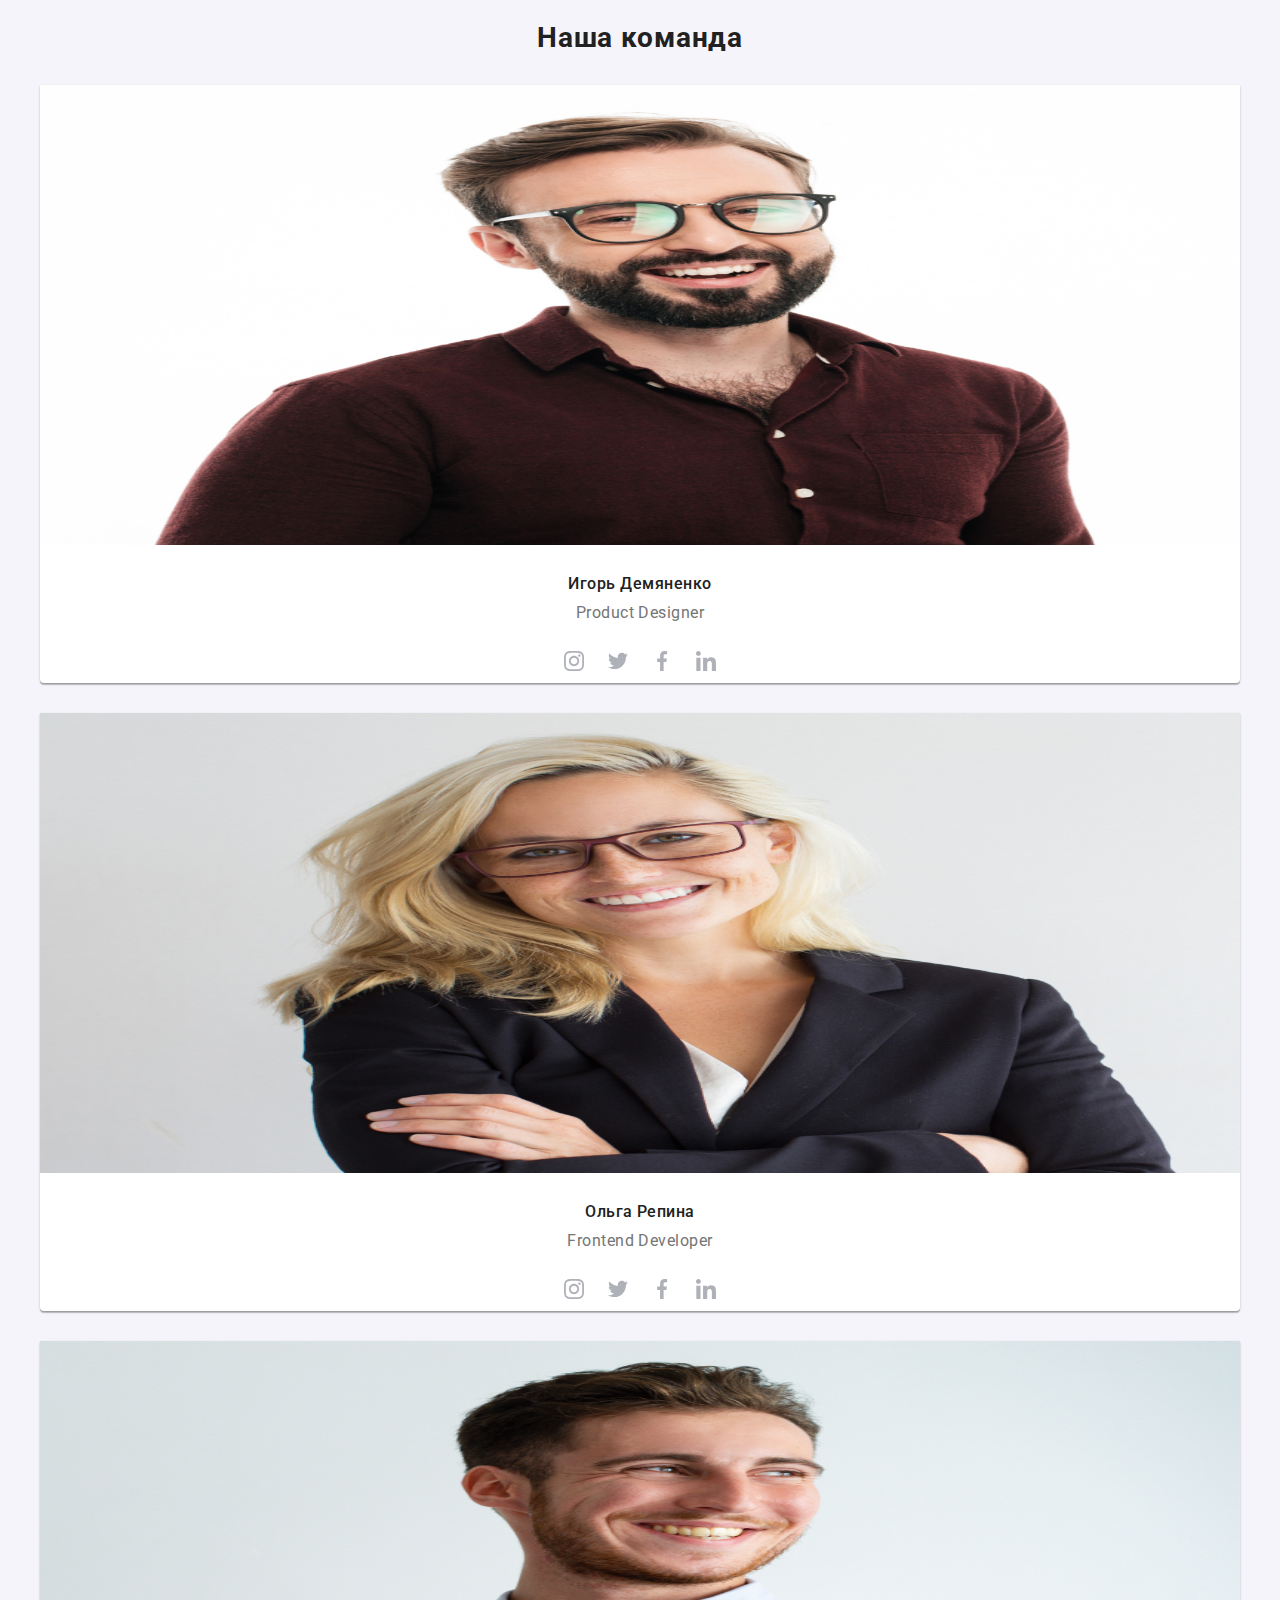
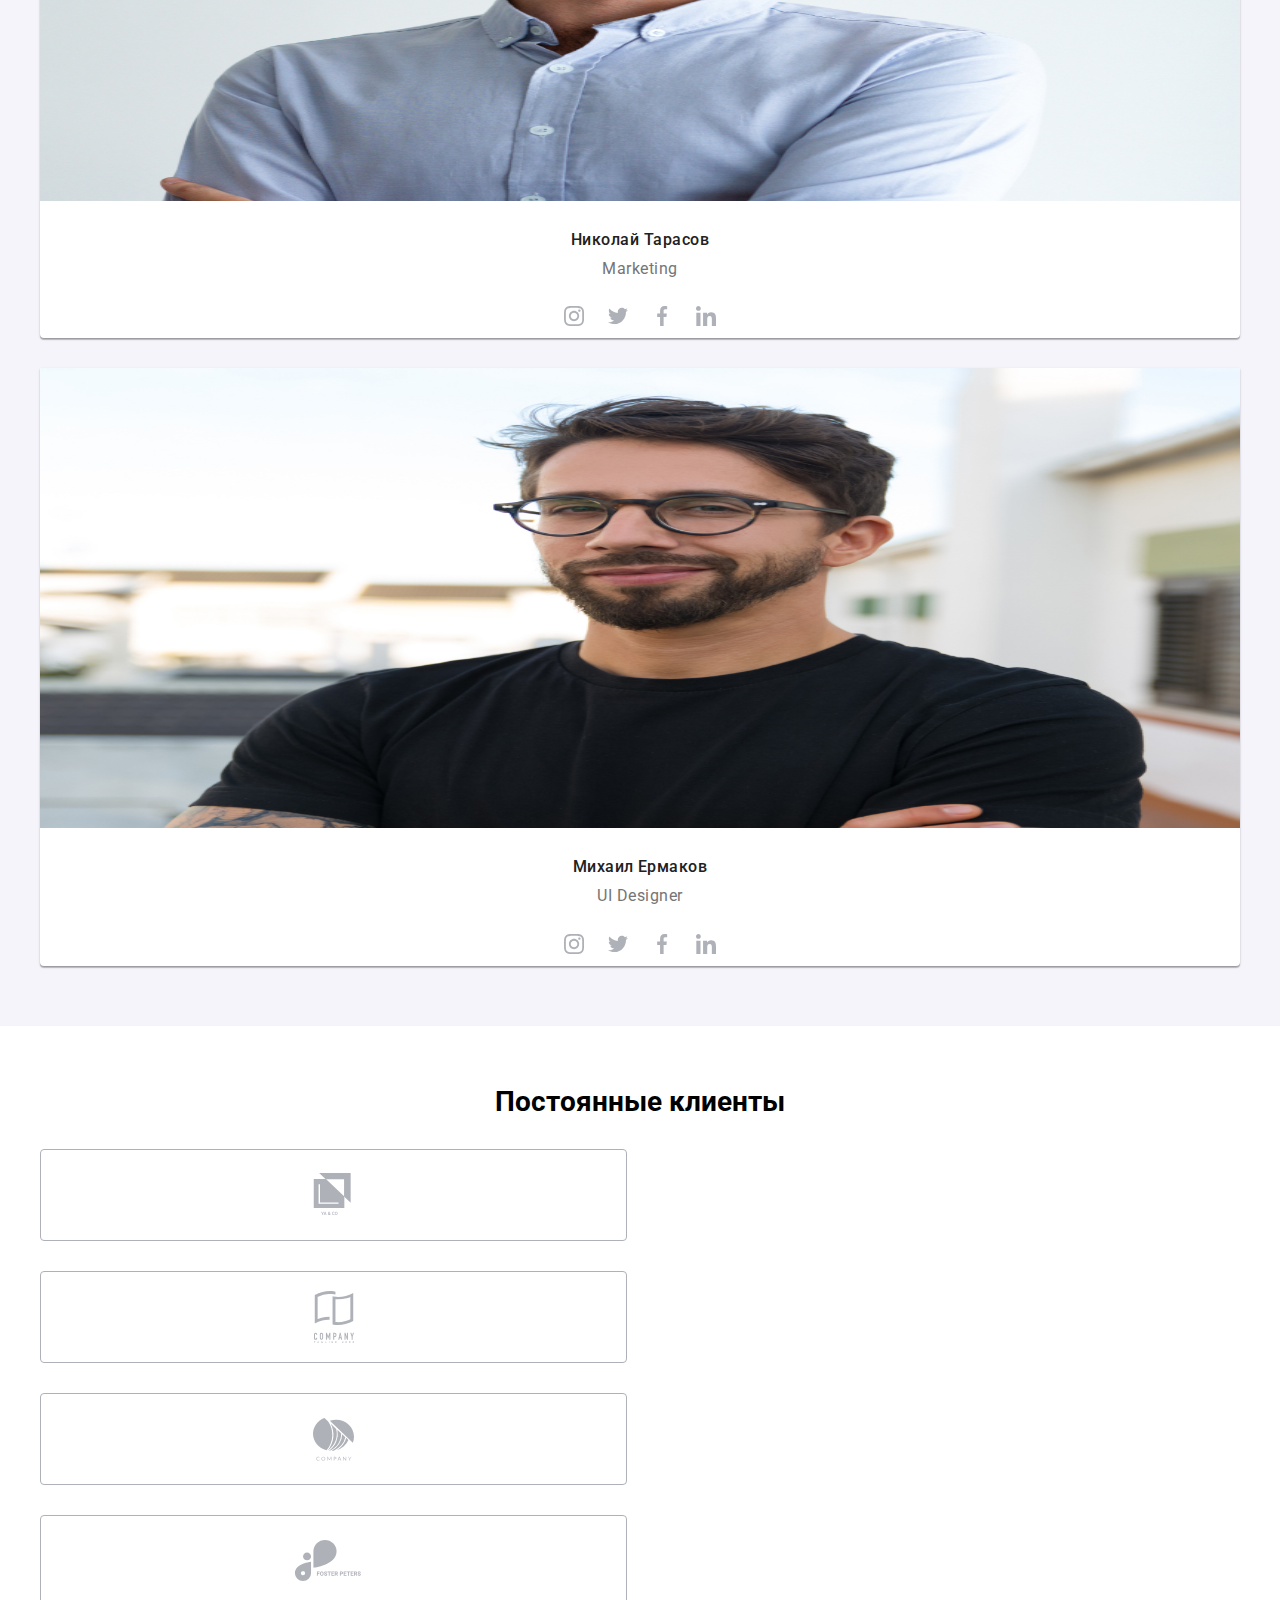
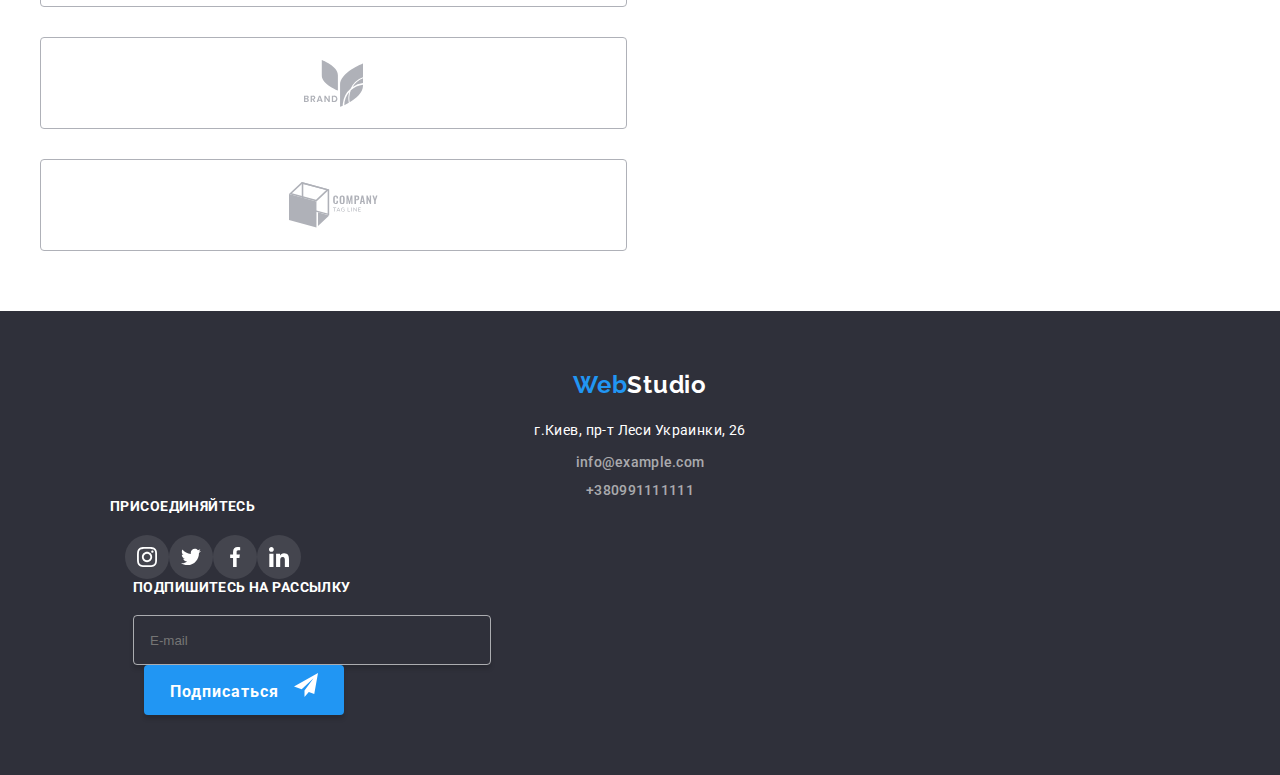
==== commit 31be115e: "H/W-8" ====
--- a/index.html
+++ b/index.html
@@ -28,7 +28,7 @@
     <!--Page Header Studio-->
     <header class="header">
       <!-- Container -->
-      <div class="container logo--position">
+      <div class="container header__container">
         <a class="logo" href="/index.html">
           Web<span class="logo__subtext">Studio</span>
         </a>
@@ -102,7 +102,7 @@
         </div>
       </section>
 
-      <!-- Наші особливості -->
+      <!-- Our Features -->
 
       <section class="features">
         <div class="container">
--- a/css/main.min.css
+++ b/css/main.min.css
@@ -1,2 +1,2 @@
-body{font-family:'Roboto', sans-serif}header{border-bottom:1px solid #ececec}*{margin:0;padding:0}ul,ol{list-style-type:none}img{display:block;max-width:100%;height:auto}.visually-hidden{position:absolute;width:1px;height:1px;margin:-1px;border:0;padding:0;white-space:nowrap;-webkit-clip-path:inset(100%);clip-path:inset(100%);clip:rect(0 0 0 0);overflow:hidden}.container{width:480px;padding:0 15px;margin:0 auto}.header{border-bottom:1px solid #ececec}.header-nav{display:none}@media (min-width: 768px){.header-nav{display:-webkit-box;display:-ms-flexbox;display:flex}}.logo{font-family:'Raleway';font-style:normal;font-weight:700;font-size:24px;line-height:1.174;letter-spacing:0.03em;color:#2196f3;text-decoration:none;margin:16px 0 16px}.logo__subtext{color:#212121}.logo__subtext--white{color:#fff}.logo--position{display:-webkit-box;display:-ms-flexbox;display:flex;-webkit-box-align:center;-ms-flex-align:center;align-items:center}.banner{background-color:black}.container--main-title{font-family:'Roboto';font-style:normal;font-weight:900;font-size:26px;line-height:1.615;letter-spacing:0.06em;color:#fff;padding-top:200px;text-align:center;text-transform:uppercase}.banner__button{font-family:'Roboto';font-style:normal;font-weight:bold;font-size:16px;height:50px;background-color:#2196f3;color:#fff;padding:10px 32px;display:block;margin:30px auto 0;text-align:center;border-radius:4px;border:none;cursor:pointer}.backdrop{position:fixed;top:0;left:0;width:100%;height:100%;background-color:rgba(0,0,0,0.2);display:-webkit-box;display:-ms-flexbox;display:flex;-webkit-box-align:center;-ms-flex-align:center;align-items:center;-webkit-box-pack:center;-ms-flex-pack:center;justify-content:center}.backdrop.is-hidden{opacity:0;pointer-events:none}.modal{position:absolute;top:50%;left:50%;-webkit-transform:translate(-50%, -50%);transform:translate(-50%, -50%);max-width:528px;max-height:100vh;overflow-y:scroll;padding:40px;background-color:#fff;-webkit-box-shadow:0px 1px 3px rgba(0,0,0,0.12),0px 1px 1px rgba(0,0,0,0.14),0px 2px 1px rgba(0,0,0,0.2);box-shadow:0px 1px 3px rgba(0,0,0,0.12),0px 1px 1px rgba(0,0,0,0.14),0px 2px 1px rgba(0,0,0,0.2);border-radius:4px;-webkit-appearance:none;-ms-overflow-style:none;overflow:-moz-scrollbars-none;overflow-y:-moz-hidden-unscrollable}.modal::-webkit-scrollbar{width:0}.close-button{position:absolute;top:8px;right:8px;display:-webkit-box;display:-ms-flexbox;display:flex;-webkit-box-align:center;-ms-flex-align:center;align-items:center;-webkit-box-pack:center;-ms-flex-pack:center;justify-content:center;width:30px;height:30px;margin-left:auto;background-color:#fff;border:1px solid rgba(0,0,0,0.1);border-radius:100%;cursor:pointer}.close-button:hover .close-button__icon,.close-button:focus .close-button__icon{fill:#2196f3}.close-button__icon{position:absolute;right:8px;top:8px;-webkit-transition:250ms cubic-bezier(0.4, 0, 0.2, 1);transition:250ms cubic-bezier(0.4, 0, 0.2, 1)}.modal-text{font-family:'Roboto';font-weight:700;font-style:normal;font-size:20px;line-height:1.172;letter-spacing:0.03em;text-align:center}.group-form{display:-webkit-box;display:-ms-flexbox;display:flex;-webkit-box-orient:vertical;-webkit-box-direction:normal;-ms-flex-direction:column;flex-direction:column;margin-top:10px}.group-form__name{font-family:'Roboto';font-weight:400;font-style:normal;font-size:12px;line-height:1.171;color:#757575;margin-bottom:4px}.wrapper{position:relative}.wrapper__input{width:100%;font-family:inherit;padding:12px 35px;border:1px solid rgba(33,33,33,0.2);-webkit-box-sizing:border-box;box-sizing:border-box;border-radius:4px;cursor:pointer;outline:none;resize:none;height:40px;-webkit-transition:250ms cubic-bezier(0.4, 0, 0.2, 1);transition:250ms cubic-bezier(0.4, 0, 0.2, 1)}.wrapper__input:hover,.wrapper__input:focus{border:1px solid #2196f3}.wrapper__input:focus+.wrapper__icon,.wrapper__input:hover+.wrapper__icon{fill:#2196f3}.wrapper__icon{position:absolute;top:50%;left:12px;-webkit-transform:translateY(-50%);transform:translateY(-50%);-webkit-transition:250ms cubic-bezier(0.4, 0, 0.2, 1);transition:250ms cubic-bezier(0.4, 0, 0.2, 1)}.wrapper__input--textarea{height:120px;padding:12px 16px}.contract{display:block;margin-top:20px;margin-bottom:30px}.form-checkbox{cursor:pointer;position:relative}.form-checkbox__text{margin-left:24px;font-family:'Roboto';font-weight:400;font-style:normal;font-size:14px;line-height:1.714;letter-spacing:0.03em;color:#757575}.form-checkbox__link{font-family:'Roboto';font-weight:400;font-style:normal;font-size:14px;line-height:1.714;letter-spacing:0.03em;color:#2196f3}.form-checkbox__input:checked ~ .modal-checkbox .modal-checkbox__icon{display:block}.form-checkbox__input:checked ~ .modal-checkbox{border:none}.modal-checkbox{border:1px solid #212121;border-radius:2px;width:16px;height:15px;position:absolute;top:50%;-webkit-transform:translateY(-50%);transform:translateY(-50%)}.modal-checkbox__icon{display:none}.modal-checkbox__button{display:-webkit-box;display:-ms-flexbox;display:flex;text-align:center;margin:0 auto;font-family:'Roboto';font-style:normal;font-weight:bold;font-size:16px;line-height:1.875;letter-spacing:0.06em;color:#fff;background-color:#188ce8;-webkit-box-shadow:0px 4px 4px 0px rgba(0,0,0,0.15);box-shadow:0px 4px 4px 0px rgba(0,0,0,0.15);padding:10px 55px;border-radius:4px;cursor:pointer;border:none}.features{padding-top:60px;padding-bottom:60px}.our-features__item{display:-webkit-box;display:-ms-flexbox;display:flex;-webkit-box-align:center;-ms-flex-align:center;align-items:center;-webkit-box-pack:center;-ms-flex-pack:center;justify-content:center;-webkit-box-orient:vertical;-webkit-box-direction:normal;-ms-flex-direction:column;flex-direction:column}.our-features__item:not(:last-child){margin-bottom:30px}.our-features__icon{width:100%;height:120px;background:#f5f4fa;border-radius:4px;margin-bottom:30px;display:-webkit-box;display:-ms-flexbox;display:flex;-webkit-box-pack:center;-ms-flex-pack:center;justify-content:center;-webkit-box-align:center;-ms-flex-align:center;align-items:center}.our-features__subtitle{font-family:'Roboto';font-style:normal;font-weight:bold;font-size:14px;line-height:1.14;letter-spacing:0.03em;color:#212121;text-transform:uppercase}.our-features__text{font-family:'Roboto';font-style:normal;font-weight:normal;font-size:14px;line-height:1.7;letter-spacing:0.03em;color:#757575;padding-top:10px}.what-we-do{display:none}.our-team{background-color:#f5f4fa;display:-webkit-box;display:-ms-flexbox;display:flex;padding-top:60px;padding-bottom:60px}.our-team-title{font-family:'Roboto';font-style:normal;font-weight:700;font-size:28px;line-height:1.171;letter-spacing:0.03em;color:#212121;text-align:center;margin-bottom:30px}.our-team-workers{list-style-type:none;display:-webkit-box;display:-ms-flexbox;display:flex;-ms-flex-wrap:wrap;flex-wrap:wrap;-webkit-box-pack:center;-ms-flex-pack:center;justify-content:center}.our-team__item{background-color:#fff;-webkit-box-shadow:0px 1px 3px rgba(0,0,0,0.12),0px 1px 1px rgba(0,0,0,0.14),0px 2px 1px rgba(0,0,0,0.2);box-shadow:0px 1px 3px rgba(0,0,0,0.12),0px 1px 1px rgba(0,0,0,0.14),0px 2px 1px rgba(0,0,0,0.2);border-radius:0px 0px 4px 4px;width:100%;display:-webkit-box;display:-ms-flexbox;display:flex;-webkit-box-pack:center;-ms-flex-pack:center;justify-content:center;-webkit-box-align:center;-ms-flex-align:center;align-items:center;-webkit-box-orient:vertical;-webkit-box-direction:normal;-ms-flex-direction:column;flex-direction:column}.our-team__item img{height:460px;width:100%}.our-team__item:not(:last-child){margin-bottom:30px}.workers-card{margin-top:30px;background-color:#fff;text-align:center}.workers-card__name{font-family:'Roboto';font-style:normal;font-weight:500;font-size:16px;line-height:1.18;letter-spacing:0.03em;color:#212121}.workers-card__position{font-family:'Roboto';font-style:normal;font-weight:400;font-size:16px;line-height:1.18;letter-spacing:0.03em;color:#757575;margin-top:10px}.employee-list{list-style-type:none;margin-top:16px;display:-webkit-box;display:-ms-flexbox;display:flex;-webkit-box-pack:space-evenly;-ms-flex-pack:space-evenly;justify-content:space-evenly;background-color:#fff}.employee-list__link{width:44px;height:44px;border-radius:100%;display:-webkit-box;display:-ms-flexbox;display:flex;-webkit-box-pack:center;-ms-flex-pack:center;justify-content:center;-webkit-box-align:center;-ms-flex-align:center;align-items:center;background-color:rgba(255,255,255,0.1);-webkit-transition:250ms cubic-bezier(0.4, 0, 0.2, 1);transition:250ms cubic-bezier(0.4, 0, 0.2, 1)}.employee-list__link:hover .employee-list__icon,.employee-list__link:focus .employee-list__icon{fill:#fff}.employee-list__link:hover:hover,.employee-list__link:hover:focus,.employee-list__link:focus:hover,.employee-list__link:focus:focus{background-color:#2196f3}.employee-list__icon{fill:currentColor;fill:#afb1b8}.regular-customers{padding:60px 0}.regular-customers__title{font-family:'Roboto';font-style:700;font-size:28px;line-height:1.171;text-align:center;letter-spacing:3%}.customers__list{display:-webkit-box;display:-ms-flexbox;display:flex;-ms-flex-wrap:wrap;flex-wrap:wrap;margin-left:calc(-1 * 30px)}.customers__item{text-align:center;display:-webkit-box;display:-ms-flexbox;display:flex;-webkit-box-pack:center;-ms-flex-pack:center;justify-content:center;border:1px solid #afb1b8;border-radius:4px;-ms-flex-preferred-size:calc(100% / 2 - 30px);flex-basis:calc(100% / 2 - 30px);margin-left:30px;margin-top:30px;height:90px;-webkit-transition:250ms cubic-bezier(0.4, 0, 0.2, 1);transition:250ms cubic-bezier(0.4, 0, 0.2, 1)}.customers__item:hover{border-color:#2196f3}.customers__link{display:-webkit-box;display:-ms-flexbox;display:flex;-webkit-box-pack:center;-ms-flex-pack:center;justify-content:center;-webkit-box-align:center;-ms-flex-align:center;align-items:center;width:170px;height:90px;color:#2196f3}.customers__link:hover .customers__icon,.customers__link:focus .customers__icon{fill:#2196f3}.customers__icon{fill:#afb1b8;display:-webkit-box;display:-ms-flexbox;display:flex;-webkit-box-pack:center;-ms-flex-pack:center;justify-content:center;-webkit-box-align:center;-ms-flex-align:center;align-items:center;-webkit-transition:250ms cubic-bezier(0.4, 0, 0.2, 1);transition:250ms cubic-bezier(0.4, 0, 0.2, 1)}.footer{background:#2f303a;padding:60px 0;border:1px;display:block}.footer-section{display:-webkit-box;display:-ms-flexbox;display:flex;-webkit-box-orient:vertical;-webkit-box-direction:normal;-ms-flex-direction:column;flex-direction:column;-webkit-box-pack:center;-ms-flex-pack:center;justify-content:center;-webkit-box-align:center;-ms-flex-align:center;align-items:center;text-align:center}.footer-address{margin-top:20px;display:-webkit-box;display:-ms-flexbox;display:flex;-webkit-box-orient:vertical;-webkit-box-direction:normal;-ms-flex-direction:column;flex-direction:column}.footer-address__text{font-family:'Roboto';font-style:normal;font-weight:normal;font-size:14px;line-height:1.7;letter-spacing:0.03em;color:#fff;margin-bottom:9px}.footer-contacts__item--hedding:not(:last-child){margin-bottom:9px}.footer-contacts__link{font-family:'Roboto';font-style:normal;font-weight:500;font-size:14px;line-height:1.14;letter-spacing:0.02em;color:rgba(255,255,255,0.6);text-decoration:none;-webkit-transition:250ms cubic-bezier(0.4, 0, 0.2, 1);transition:250ms cubic-bezier(0.4, 0, 0.2, 1)}.footer-contacts__link:hover,.footer-contacts__link:focus{color:#2196f3}.social-container{width:206px;margin-left:70px}.social-container__text{font-family:Roboto;font-style:normal;font-weight:bold;font-size:14px;line-height:1.14;letter-spacing:0.03em;text-transform:uppercase;color:#fff;margin-bottom:20px}.share-footer{display:-webkit-box;display:-ms-flexbox;display:flex;-webkit-box-pack:justify;-ms-flex-pack:justify;justify-content:space-between;-webkit-box-pack:center;-ms-flex-pack:center;justify-content:center;text-align:center;-webkit-box-align:center;-ms-flex-align:center;align-items:center}.share-networks__link{width:44px;height:44px;border-radius:100%;display:-webkit-box;display:-ms-flexbox;display:flex;-webkit-box-pack:center;-ms-flex-pack:center;justify-content:center;-webkit-box-align:center;-ms-flex-align:center;align-items:center;background-color:rgba(255,255,255,0.1);-webkit-transition:250ms cubic-bezier(0.4, 0, 0.2, 1);transition:250ms cubic-bezier(0.4, 0, 0.2, 1)}.share-networks__link:hover,.share-networks__link:focus{background-color:#2196f3;color:#fff}.share-networks__icon{fill:#fff}.subscribe{margin-left:93px;width:570px}.subscribe-form{-ms-flex-wrap:wrap;flex-wrap:wrap}.subscribe-form__text{margin-bottom:20px;font-family:'Roboto';font-weight:700;font-style:normal;font-size:14px;line-height:1.172;letter-spacing:0.03em;color:#fff;text-transform:uppercase;-webkit-box-flex:1;-ms-flex-positive:1;flex-grow:1}.subscribe-form__label{-webkit-box-orient:vertical;-webkit-box-direction:normal;-ms-flex-direction:column;flex-direction:column;-webkit-box-align:start;-ms-flex-align:start;align-items:flex-start}.subscribe-form__input{width:358px;height:50px;padding-left:16px;background-color:inherit;border:1px solid rgba(255,255,255,0.6);-webkit-box-sizing:border-box;box-sizing:border-box;-webkit-box-shadow:0px 4px 4px 0px rgba(0,0,0,0.15);box-shadow:0px 4px 4px 0px rgba(0,0,0,0.15);border-radius:4px;color:#fff}.subscribe-button{font-family:'Roboto';font-weight:700;font-style:normal;font-size:16px;line-height:1.875;letter-spacing:0.06em;color:#fff;background-color:#2196f3;-webkit-box-shadow:0px 4px 4px 0px rgba(0,0,0,0.15);box-shadow:0px 4px 4px 0px rgba(0,0,0,0.15);border:none;border-radius:4px;margin-left:11px;width:200px;height:50px;cursor:pointer;-webkit-box-align:center;-ms-flex-align:center;align-items:center;-webkit-box-pack:center;-ms-flex-pack:center;justify-content:center;-webkit-box-sizing:border-box;box-sizing:border-box}.subscribe-button__icon{margin-left:10px;fill:#fff;-webkit-box-pack:center;-ms-flex-pack:center;justify-content:center}.portfolio{padding-top:94px}.buttons{list-style-type:none;display:-webkit-box;display:-ms-flexbox;display:flex;-webkit-box-pack:center;-ms-flex-pack:center;justify-content:center;margin-bottom:34px}.buttons__name:not(:last-child){margin-right:8px}.buttons__title{background:#f5f4fa;color:#212121;font-family:'Roboto';font-weight:500;font-size:16px;line-height:1.62;text-align:center;letter-spacing:0.03em;padding:6px 22px;border-radius:4px;border:none;cursor:pointer;-webkit-transition:250ms cubic-bezier(0.4, 0, 0.2, 1);transition:250ms cubic-bezier(0.4, 0, 0.2, 1)}.buttons__title.active,.buttons__title:hover,.buttons__title:focus{background:#2196f3;color:#fff;-webkit-box-shadow:0px 3px 1px rgba(0,0,0,0.1),0px 1px 2px rgba(0,0,0,0.08),0px 2px 2px rgba(0,0,0,0.12);box-shadow:0px 3px 1px rgba(0,0,0,0.1),0px 1px 2px rgba(0,0,0,0.08),0px 2px 2px rgba(0,0,0,0.12);border-radius:4px}.portfolio-cards{list-style-type:none;display:-webkit-box;display:-ms-flexbox;display:flex;-ms-flex-wrap:wrap;flex-wrap:wrap;padding-bottom:94px;margin-left:calc(-1 * 30px);margin-top:calc(-1 * 30px)}.portfolio-cards__item{-ms-flex-preferred-size:calc(100% / 3 - 30px);flex-basis:calc(100% / 3 - 30px);margin-left:30px;margin-top:30px;border:1px solid #eeeeee}.portfolio-cards__item:hover{-webkit-box-shadow:0px 1px 1px rgba(0,0,0,0.12),0px 4px 4px rgba(0,0,0,0.06),1px 4px 6px rgba(0,0,0,0.16);box-shadow:0px 1px 1px rgba(0,0,0,0.12),0px 4px 4px rgba(0,0,0,0.06),1px 4px 6px rgba(0,0,0,0.16)}.portfolio-cards__item:hover .hover-thumb{-webkit-transform:translateY(0);transform:translateY(0)}.portfolio-cards__link{text-decoration:none;display:block}.portfolio-cards__link:hover,.portfolio-cards__link:focus{-webkit-box-shadow:0px 1px 1px rgba(0,0,0,0.12),0px 4px 4px rgba(0,0,0,0.06),1px 4px 6px rgba(0,0,0,0.16);box-shadow:0px 1px 1px rgba(0,0,0,0.12),0px 4px 4px rgba(0,0,0,0.06),1px 4px 6px rgba(0,0,0,0.16)}.card-thumb{position:relative;overflow:hidden;width:100%;height:294px}.hover-thumb{position:absolute;top:0;left:0;right:0;bottom:0;background-color:rgba(33,150,243,0.9);padding:63px 24px;font-size:18px;line-height:calc(28 / 18);color:white;-webkit-transition:-webkit-transform 250ms cubic-bezier(0.4, 0, 0.2, 1);transition:-webkit-transform 250ms cubic-bezier(0.4, 0, 0.2, 1);transition:transform 250ms cubic-bezier(0.4, 0, 0.2, 1);transition:transform 250ms cubic-bezier(0.4, 0, 0.2, 1), -webkit-transform 250ms cubic-bezier(0.4, 0, 0.2, 1);-webkit-transform:translateY(101%);transform:translateY(101%)}.hover-thumb__text{font-family:Roboto;font-size:18px;line-height:1.555;font-style:normal;font-weight:400;letter-spacing:0.03em;text-align:left}.card-content{padding:20px 24px}.card-content__headling{font-family:Roboto;font-style:normal;font-weight:bold;font-size:18px;line-height:2;letter-spacing:0.06em;color:#212121}.card-content__text{margin-top:4px;font-family:Roboto;font-style:normal;font-weight:normal;font-size:16px;line-height:1.87;letter-spacing:0.03em;color:#757575}
+body{font-family:'Roboto', sans-serif}header{border-bottom:1px solid #ececec}*{margin:0;padding:0}ul,ol{list-style-type:none}img{display:block;max-width:100%;height:auto}.visually-hidden{position:absolute;width:1px;height:1px;margin:-1px;border:0;padding:0;white-space:nowrap;-webkit-clip-path:inset(100%);clip-path:inset(100%);clip:rect(0 0 0 0);overflow:hidden}.container{padding:0 15px;margin:0 auto;max-width:480px;min-width:320px}@media (min-width: 768px){.container{max-width:768px}}@media (min-width: 1200px){.container{max-width:1200px}}.header{border-bottom:1px solid #ececec}.header__container{display:-webkit-box;display:-ms-flexbox;display:flex;-webkit-box-pack:justify;-ms-flex-pack:justify;justify-content:space-between;-webkit-box-align:center;-ms-flex-align:center;align-items:center}.header-nav{display:none}@media (min-width: 768px){.header-nav{display:-webkit-box;display:-ms-flexbox;display:flex;-webkit-box-pack:justify;-ms-flex-pack:justify;justify-content:space-between;-webkit-box-align:center;-ms-flex-align:center;align-items:center}}@media (min-width: 768px){.nav-list{margin-right:84px;margin-left:88px;display:-webkit-box;display:-ms-flexbox;display:flex;-webkit-box-pack:justify;-ms-flex-pack:justify;justify-content:space-between}}@media (min-width: 1200px){.nav-list{margin-right:305px;margin-left:93px;list-style-type:none;display:-webkit-box;display:-ms-flexbox;display:flex}}.nav-list__item--hedding:not(:first-child){padding-left:50px}.nav-list__link{font-family:'Roboto';font-style:normal;font-weight:500;font-size:14px;line-height:1.14;letter-spacing:0.02em;text-align:left;color:#212121;text-decoration:none;position:relative;display:block;padding-top:32px;padding-bottom:32px;-webkit-transition:250ms cubic-bezier(0.4, 0, 0.2, 1);transition:250ms cubic-bezier(0.4, 0, 0.2, 1)}.nav-list__link:hover,.nav-list__link--current,.nav-list__link:focus{color:#2196f3}.nav-list__link--current::after{content:'';position:absolute;display:inline-block;bottom:-1px;left:0;width:100%;height:4px;border-radius:2px;background-color:#2196f3}.nav-contacts{list-style-type:none;display:-webkit-box;display:-ms-flexbox;display:flex}@media (min-width: 768px){.nav-contacts{-webkit-box-orient:vertical;-webkit-box-direction:normal;-ms-flex-direction:column;flex-direction:column}}@media (min-width: 1200px){.nav-contacts{-webkit-box-orient:horizontal;-webkit-box-direction:normal;-ms-flex-direction:row;flex-direction:row}}@media (min-width: 1200px){.nav-contacts__item--hedding:last-child{padding-left:50px}}.nav-contacts__link{font-family:'Roboto';font-style:normal;font-weight:500;font-size:14px;line-height:1.14;letter-spacing:0.02em;color:rgba(255,255,255,0.6);text-decoration:none;-webkit-transition:250ms cubic-bezier(0.4, 0, 0.2, 1);transition:250ms cubic-bezier(0.4, 0, 0.2, 1)}.nav-contacts__link--header{color:#757575;display:-webkit-box;display:-ms-flexbox;display:flex;-webkit-box-align:center;-ms-flex-align:center;align-items:center;-webkit-transition:250ms cubic-bezier(0.4, 0, 0.2, 1);transition:250ms cubic-bezier(0.4, 0, 0.2, 1)}@media (min-width: 768px){.nav-contacts__link--header:not(:last-child){margin-bottom:10px}}.nav-contacts__link:hover,.nav-contacts__link:focus{color:#2196f3}.nav-contacts__icon{margin-right:10px;fill:currentColor;width:16px;height:16px}.logo{font-family:'Raleway';font-style:normal;font-weight:700;font-size:24px;line-height:1.174;letter-spacing:0.03em;color:#2196f3;text-decoration:none}@media (max-width: 767px){.logo{margin:16px 0 16px}}.logo__subtext{color:#212121}.logo__subtext--white{color:#fff}.banner{max-width:480px;min-width:320px;margin:0 auto}@media (min-width: 768px){.banner{max-width:768px}}@media (min-width: 1200px){.banner{max-width:1200px}}.container--main-title{font-family:'Roboto';font-style:normal;font-weight:900;font-size:26px;line-height:1.615;letter-spacing:0.06em;color:black;padding-top:200px;text-align:center;text-transform:uppercase}.banner__button{font-family:'Roboto';font-style:normal;font-weight:bold;font-size:16px;height:50px;background-color:#2196f3;color:#fff;padding:10px 32px;display:block;margin:30px auto 0;text-align:center;border-radius:4px;border:none;cursor:pointer}.backdrop{position:fixed;top:0;left:0;width:100%;height:100%;background-color:rgba(0,0,0,0.2);display:-webkit-box;display:-ms-flexbox;display:flex;-webkit-box-align:center;-ms-flex-align:center;align-items:center;-webkit-box-pack:center;-ms-flex-pack:center;justify-content:center}.backdrop.is-hidden{opacity:0;pointer-events:none}.modal{position:absolute;top:50%;left:50%;-webkit-transform:translate(-50%, -50%);transform:translate(-50%, -50%);max-width:528px;max-height:100vh;overflow-y:scroll;padding:40px;background-color:#fff;-webkit-box-shadow:0px 1px 3px rgba(0,0,0,0.12),0px 1px 1px rgba(0,0,0,0.14),0px 2px 1px rgba(0,0,0,0.2);box-shadow:0px 1px 3px rgba(0,0,0,0.12),0px 1px 1px rgba(0,0,0,0.14),0px 2px 1px rgba(0,0,0,0.2);border-radius:4px;-webkit-appearance:none;-ms-overflow-style:none;overflow:-moz-scrollbars-none;overflow-y:-moz-hidden-unscrollable}.modal::-webkit-scrollbar{width:0}.close-button{position:absolute;top:8px;right:8px;display:-webkit-box;display:-ms-flexbox;display:flex;-webkit-box-align:center;-ms-flex-align:center;align-items:center;-webkit-box-pack:center;-ms-flex-pack:center;justify-content:center;width:30px;height:30px;margin-left:auto;background-color:#fff;border:1px solid rgba(0,0,0,0.1);border-radius:100%;cursor:pointer}.close-button:hover .close-button__icon,.close-button:focus .close-button__icon{fill:#2196f3}.close-button__icon{position:absolute;right:8px;top:8px;-webkit-transition:250ms cubic-bezier(0.4, 0, 0.2, 1);transition:250ms cubic-bezier(0.4, 0, 0.2, 1)}.modal-text{font-family:'Roboto';font-weight:700;font-style:normal;font-size:20px;line-height:1.172;letter-spacing:0.03em;text-align:center}.group-form{display:-webkit-box;display:-ms-flexbox;display:flex;-webkit-box-orient:vertical;-webkit-box-direction:normal;-ms-flex-direction:column;flex-direction:column;margin-top:10px}.group-form__name{font-family:'Roboto';font-weight:400;font-style:normal;font-size:12px;line-height:1.171;color:#757575;margin-bottom:4px}.wrapper{position:relative}.wrapper__input{width:100%;font-family:inherit;padding:12px 35px;border:1px solid rgba(33,33,33,0.2);-webkit-box-sizing:border-box;box-sizing:border-box;border-radius:4px;cursor:pointer;outline:none;resize:none;height:40px;-webkit-transition:250ms cubic-bezier(0.4, 0, 0.2, 1);transition:250ms cubic-bezier(0.4, 0, 0.2, 1)}.wrapper__input:hover,.wrapper__input:focus{border:1px solid #2196f3}.wrapper__input:focus+.wrapper__icon,.wrapper__input:hover+.wrapper__icon{fill:#2196f3}.wrapper__icon{position:absolute;top:50%;left:12px;-webkit-transform:translateY(-50%);transform:translateY(-50%);-webkit-transition:250ms cubic-bezier(0.4, 0, 0.2, 1);transition:250ms cubic-bezier(0.4, 0, 0.2, 1)}.wrapper__input--textarea{height:120px;padding:12px 16px}.contract{display:block;margin-top:20px;margin-bottom:30px}.form-checkbox{cursor:pointer;position:relative}.form-checkbox__text{margin-left:24px;font-family:'Roboto';font-weight:400;font-style:normal;font-size:14px;line-height:1.714;letter-spacing:0.03em;color:#757575}.form-checkbox__link{font-family:'Roboto';font-weight:400;font-style:normal;font-size:14px;line-height:1.714;letter-spacing:0.03em;color:#2196f3}.form-checkbox__input:checked ~ .modal-checkbox .modal-checkbox__icon{display:block}.form-checkbox__input:checked ~ .modal-checkbox{border:none}.modal-checkbox{border:1px solid #212121;border-radius:2px;width:16px;height:15px;position:absolute;top:50%;-webkit-transform:translateY(-50%);transform:translateY(-50%)}.modal-checkbox__icon{display:none}.modal-checkbox__button{display:-webkit-box;display:-ms-flexbox;display:flex;text-align:center;margin:0 auto;font-family:'Roboto';font-style:normal;font-weight:bold;font-size:16px;line-height:1.875;letter-spacing:0.06em;color:#fff;background-color:#188ce8;-webkit-box-shadow:0px 4px 4px 0px rgba(0,0,0,0.15);box-shadow:0px 4px 4px 0px rgba(0,0,0,0.15);padding:10px 55px;border-radius:4px;cursor:pointer;border:none}.features{padding-top:60px;padding-bottom:60px}@media (min-width: 1200px){.features{padding-top:94px}}@media (min-width: 768px){.our-features{display:-webkit-box;display:-ms-flexbox;display:flex;-ms-flex-wrap:wrap;flex-wrap:wrap;margin-top:calc(-1 * 30px);margin-left:calc(-1 * 30px)}}@media (min-width: 1200px){.our-features{display:-webkit-box;display:-ms-flexbox;display:flex;-webkit-box-pack:justify;-ms-flex-pack:justify;justify-content:space-between}}@media (max-width: 767px){.our-features__item{display:-webkit-box;display:-ms-flexbox;display:flex;-webkit-box-align:center;-ms-flex-align:center;align-items:center;-webkit-box-pack:center;-ms-flex-pack:center;justify-content:center;-webkit-box-orient:vertical;-webkit-box-direction:normal;-ms-flex-direction:column;flex-direction:column}.our-features__item:not(:last-child){margin-bottom:30px}}@media (min-width: 768px){.our-features__item{-ms-flex-preferred-size:calc(100% / 2 - 30px);flex-basis:calc(100% / 2 - 30px);margin-left:30px;margin-top:30px}}@media (min-width: 1200px){.our-features__item{width:270px}.our-features__item:not(:last-child){margin-right:30px}}.our-features__icon{width:100%;height:120px;background:#f5f4fa;border-radius:4px;margin-bottom:30px;display:-webkit-box;display:-ms-flexbox;display:flex;-webkit-box-pack:center;-ms-flex-pack:center;justify-content:center;-webkit-box-align:center;-ms-flex-align:center;align-items:center}.our-features__subtitle{font-family:'Roboto';font-style:normal;font-weight:700;font-size:14px;line-height:1.172;letter-spacing:0.03em;color:#212121;text-transform:uppercase}.our-features__text{font-family:'Roboto';font-style:normal;font-weight:400;font-size:14px;line-height:1.714;letter-spacing:0.03em;color:#757575;padding-top:10px}.what-we-do{display:none}.our-team{background-color:#f5f4fa;display:-webkit-box;display:-ms-flexbox;display:flex;padding-top:60px;padding-bottom:60px}.our-team-title{font-family:'Roboto';font-style:normal;font-weight:700;font-size:28px;line-height:1.171;letter-spacing:0.03em;color:#212121;text-align:center;margin-bottom:30px}.our-team-workers{list-style-type:none;display:-webkit-box;display:-ms-flexbox;display:flex;-ms-flex-wrap:wrap;flex-wrap:wrap;-webkit-box-pack:center;-ms-flex-pack:center;justify-content:center}.our-team__item{background-color:#fff;-webkit-box-shadow:0px 1px 3px rgba(0,0,0,0.12),0px 1px 1px rgba(0,0,0,0.14),0px 2px 1px rgba(0,0,0,0.2);box-shadow:0px 1px 3px rgba(0,0,0,0.12),0px 1px 1px rgba(0,0,0,0.14),0px 2px 1px rgba(0,0,0,0.2);border-radius:0px 0px 4px 4px;width:100%;display:-webkit-box;display:-ms-flexbox;display:flex;-webkit-box-pack:center;-ms-flex-pack:center;justify-content:center;-webkit-box-align:center;-ms-flex-align:center;align-items:center;-webkit-box-orient:vertical;-webkit-box-direction:normal;-ms-flex-direction:column;flex-direction:column}.our-team__item img{height:460px;width:100%}.our-team__item:not(:last-child){margin-bottom:30px}.workers-card{margin-top:30px;background-color:#fff;text-align:center}.workers-card__name{font-family:'Roboto';font-style:normal;font-weight:500;font-size:16px;line-height:1.18;letter-spacing:0.03em;color:#212121}.workers-card__position{font-family:'Roboto';font-style:normal;font-weight:400;font-size:16px;line-height:1.18;letter-spacing:0.03em;color:#757575;margin-top:10px}.employee-list{list-style-type:none;margin-top:16px;display:-webkit-box;display:-ms-flexbox;display:flex;-webkit-box-pack:space-evenly;-ms-flex-pack:space-evenly;justify-content:space-evenly;background-color:#fff}.employee-list__link{width:44px;height:44px;border-radius:100%;display:-webkit-box;display:-ms-flexbox;display:flex;-webkit-box-pack:center;-ms-flex-pack:center;justify-content:center;-webkit-box-align:center;-ms-flex-align:center;align-items:center;background-color:rgba(255,255,255,0.1);-webkit-transition:250ms cubic-bezier(0.4, 0, 0.2, 1);transition:250ms cubic-bezier(0.4, 0, 0.2, 1)}.employee-list__link:hover .employee-list__icon,.employee-list__link:focus .employee-list__icon{fill:#fff}.employee-list__link:hover:hover,.employee-list__link:hover:focus,.employee-list__link:focus:hover,.employee-list__link:focus:focus{background-color:#2196f3}.employee-list__icon{fill:currentColor;fill:#afb1b8}.regular-customers{padding:60px 0}.regular-customers__title{font-family:'Roboto';font-style:700;font-size:28px;line-height:1.171;text-align:center;letter-spacing:3%}.customers__list{display:-webkit-box;display:-ms-flexbox;display:flex;-ms-flex-wrap:wrap;flex-wrap:wrap;margin-left:calc(-1 * 30px)}.customers__item{text-align:center;display:-webkit-box;display:-ms-flexbox;display:flex;-webkit-box-pack:center;-ms-flex-pack:center;justify-content:center;border:1px solid #afb1b8;border-radius:4px;-ms-flex-preferred-size:calc(100% / 2 - 30px);flex-basis:calc(100% / 2 - 30px);margin-left:30px;margin-top:30px;height:90px;-webkit-transition:250ms cubic-bezier(0.4, 0, 0.2, 1);transition:250ms cubic-bezier(0.4, 0, 0.2, 1)}.customers__item:hover{border-color:#2196f3}.customers__link{display:-webkit-box;display:-ms-flexbox;display:flex;-webkit-box-pack:center;-ms-flex-pack:center;justify-content:center;-webkit-box-align:center;-ms-flex-align:center;align-items:center;width:170px;height:90px;color:#2196f3}.customers__link:hover .customers__icon,.customers__link:focus .customers__icon{fill:#2196f3}.customers__icon{fill:#afb1b8;display:-webkit-box;display:-ms-flexbox;display:flex;-webkit-box-pack:center;-ms-flex-pack:center;justify-content:center;-webkit-box-align:center;-ms-flex-align:center;align-items:center;-webkit-transition:250ms cubic-bezier(0.4, 0, 0.2, 1);transition:250ms cubic-bezier(0.4, 0, 0.2, 1)}.footer{background:#2f303a;padding:60px 0;border:1px;display:block}.footer-section{display:-webkit-box;display:-ms-flexbox;display:flex;-webkit-box-orient:vertical;-webkit-box-direction:normal;-ms-flex-direction:column;flex-direction:column;-webkit-box-pack:center;-ms-flex-pack:center;justify-content:center;-webkit-box-align:center;-ms-flex-align:center;align-items:center;text-align:center}.footer-address{margin-top:20px;display:-webkit-box;display:-ms-flexbox;display:flex;-webkit-box-orient:vertical;-webkit-box-direction:normal;-ms-flex-direction:column;flex-direction:column}.footer-address__text{font-family:'Roboto';font-style:normal;font-weight:normal;font-size:14px;line-height:1.7;letter-spacing:0.03em;color:#fff;margin-bottom:9px}.footer-contacts__item--hedding:not(:last-child){margin-bottom:9px}.footer-contacts__link{font-family:'Roboto';font-style:normal;font-weight:500;font-size:14px;line-height:1.14;letter-spacing:0.02em;color:rgba(255,255,255,0.6);text-decoration:none;-webkit-transition:250ms cubic-bezier(0.4, 0, 0.2, 1);transition:250ms cubic-bezier(0.4, 0, 0.2, 1)}.footer-contacts__link:hover,.footer-contacts__link:focus{color:#2196f3}.social-container{width:206px;margin-left:70px}.social-container__text{font-family:Roboto;font-style:normal;font-weight:bold;font-size:14px;line-height:1.14;letter-spacing:0.03em;text-transform:uppercase;color:#fff;margin-bottom:20px}.share-footer{display:-webkit-box;display:-ms-flexbox;display:flex;-webkit-box-pack:justify;-ms-flex-pack:justify;justify-content:space-between;-webkit-box-pack:center;-ms-flex-pack:center;justify-content:center;text-align:center;-webkit-box-align:center;-ms-flex-align:center;align-items:center}.share-networks__link{width:44px;height:44px;border-radius:100%;display:-webkit-box;display:-ms-flexbox;display:flex;-webkit-box-pack:center;-ms-flex-pack:center;justify-content:center;-webkit-box-align:center;-ms-flex-align:center;align-items:center;background-color:rgba(255,255,255,0.1);-webkit-transition:250ms cubic-bezier(0.4, 0, 0.2, 1);transition:250ms cubic-bezier(0.4, 0, 0.2, 1)}.share-networks__link:hover,.share-networks__link:focus{background-color:#2196f3;color:#fff}.share-networks__icon{fill:#fff}.subscribe{margin-left:93px;width:570px}.subscribe-form{-ms-flex-wrap:wrap;flex-wrap:wrap}.subscribe-form__text{margin-bottom:20px;font-family:'Roboto';font-weight:700;font-style:normal;font-size:14px;line-height:1.172;letter-spacing:0.03em;color:#fff;text-transform:uppercase;-webkit-box-flex:1;-ms-flex-positive:1;flex-grow:1}.subscribe-form__label{-webkit-box-orient:vertical;-webkit-box-direction:normal;-ms-flex-direction:column;flex-direction:column;-webkit-box-align:start;-ms-flex-align:start;align-items:flex-start}.subscribe-form__input{width:358px;height:50px;padding-left:16px;background-color:inherit;border:1px solid rgba(255,255,255,0.6);-webkit-box-sizing:border-box;box-sizing:border-box;-webkit-box-shadow:0px 4px 4px 0px rgba(0,0,0,0.15);box-shadow:0px 4px 4px 0px rgba(0,0,0,0.15);border-radius:4px;color:#fff}.subscribe-button{font-family:'Roboto';font-weight:700;font-style:normal;font-size:16px;line-height:1.875;letter-spacing:0.06em;color:#fff;background-color:#2196f3;-webkit-box-shadow:0px 4px 4px 0px rgba(0,0,0,0.15);box-shadow:0px 4px 4px 0px rgba(0,0,0,0.15);border:none;border-radius:4px;margin-left:11px;width:200px;height:50px;cursor:pointer;-webkit-box-align:center;-ms-flex-align:center;align-items:center;-webkit-box-pack:center;-ms-flex-pack:center;justify-content:center;-webkit-box-sizing:border-box;box-sizing:border-box}.subscribe-button__icon{margin-left:10px;fill:#fff;-webkit-box-pack:center;-ms-flex-pack:center;justify-content:center}.portfolio{padding-top:94px}.buttons{list-style-type:none;display:-webkit-box;display:-ms-flexbox;display:flex;-webkit-box-pack:center;-ms-flex-pack:center;justify-content:center;margin-bottom:34px}.buttons__name:not(:last-child){margin-right:8px}.buttons__title{background:#f5f4fa;color:#212121;font-family:'Roboto';font-weight:500;font-size:16px;line-height:1.62;text-align:center;letter-spacing:0.03em;padding:6px 22px;border-radius:4px;border:none;cursor:pointer;-webkit-transition:250ms cubic-bezier(0.4, 0, 0.2, 1);transition:250ms cubic-bezier(0.4, 0, 0.2, 1)}.buttons__title.active,.buttons__title:hover,.buttons__title:focus{background:#2196f3;color:#fff;-webkit-box-shadow:0px 3px 1px rgba(0,0,0,0.1),0px 1px 2px rgba(0,0,0,0.08),0px 2px 2px rgba(0,0,0,0.12);box-shadow:0px 3px 1px rgba(0,0,0,0.1),0px 1px 2px rgba(0,0,0,0.08),0px 2px 2px rgba(0,0,0,0.12);border-radius:4px}.portfolio-cards{list-style-type:none;display:-webkit-box;display:-ms-flexbox;display:flex;-ms-flex-wrap:wrap;flex-wrap:wrap;padding-bottom:94px;margin-left:calc(-1 * 30px);margin-top:calc(-1 * 30px)}.portfolio-cards__item{-ms-flex-preferred-size:calc(100% / 3 - 30px);flex-basis:calc(100% / 3 - 30px);margin-left:30px;margin-top:30px;border:1px solid #eeeeee}.portfolio-cards__item:hover{-webkit-box-shadow:0px 1px 1px rgba(0,0,0,0.12),0px 4px 4px rgba(0,0,0,0.06),1px 4px 6px rgba(0,0,0,0.16);box-shadow:0px 1px 1px rgba(0,0,0,0.12),0px 4px 4px rgba(0,0,0,0.06),1px 4px 6px rgba(0,0,0,0.16)}.portfolio-cards__item:hover .hover-thumb{-webkit-transform:translateY(0);transform:translateY(0)}.portfolio-cards__link{text-decoration:none;display:block}.portfolio-cards__link:hover,.portfolio-cards__link:focus{-webkit-box-shadow:0px 1px 1px rgba(0,0,0,0.12),0px 4px 4px rgba(0,0,0,0.06),1px 4px 6px rgba(0,0,0,0.16);box-shadow:0px 1px 1px rgba(0,0,0,0.12),0px 4px 4px rgba(0,0,0,0.06),1px 4px 6px rgba(0,0,0,0.16)}.card-thumb{position:relative;overflow:hidden;width:100%;height:294px}.hover-thumb{position:absolute;top:0;left:0;right:0;bottom:0;background-color:rgba(33,150,243,0.9);padding:63px 24px;font-size:18px;line-height:calc(28 / 18);color:white;-webkit-transition:-webkit-transform 250ms cubic-bezier(0.4, 0, 0.2, 1);transition:-webkit-transform 250ms cubic-bezier(0.4, 0, 0.2, 1);transition:transform 250ms cubic-bezier(0.4, 0, 0.2, 1);transition:transform 250ms cubic-bezier(0.4, 0, 0.2, 1), -webkit-transform 250ms cubic-bezier(0.4, 0, 0.2, 1);-webkit-transform:translateY(101%);transform:translateY(101%)}.hover-thumb__text{font-family:Roboto;font-size:18px;line-height:1.555;font-style:normal;font-weight:400;letter-spacing:0.03em;text-align:left}.card-content{padding:20px 24px}.card-content__headling{font-family:Roboto;font-style:normal;font-weight:bold;font-size:18px;line-height:2;letter-spacing:0.06em;color:#212121}.card-content__text{margin-top:4px;font-family:Roboto;font-style:normal;font-weight:normal;font-size:16px;line-height:1.87;letter-spacing:0.03em;color:#757575}
 /*# sourceMappingURL=main.min.css.map */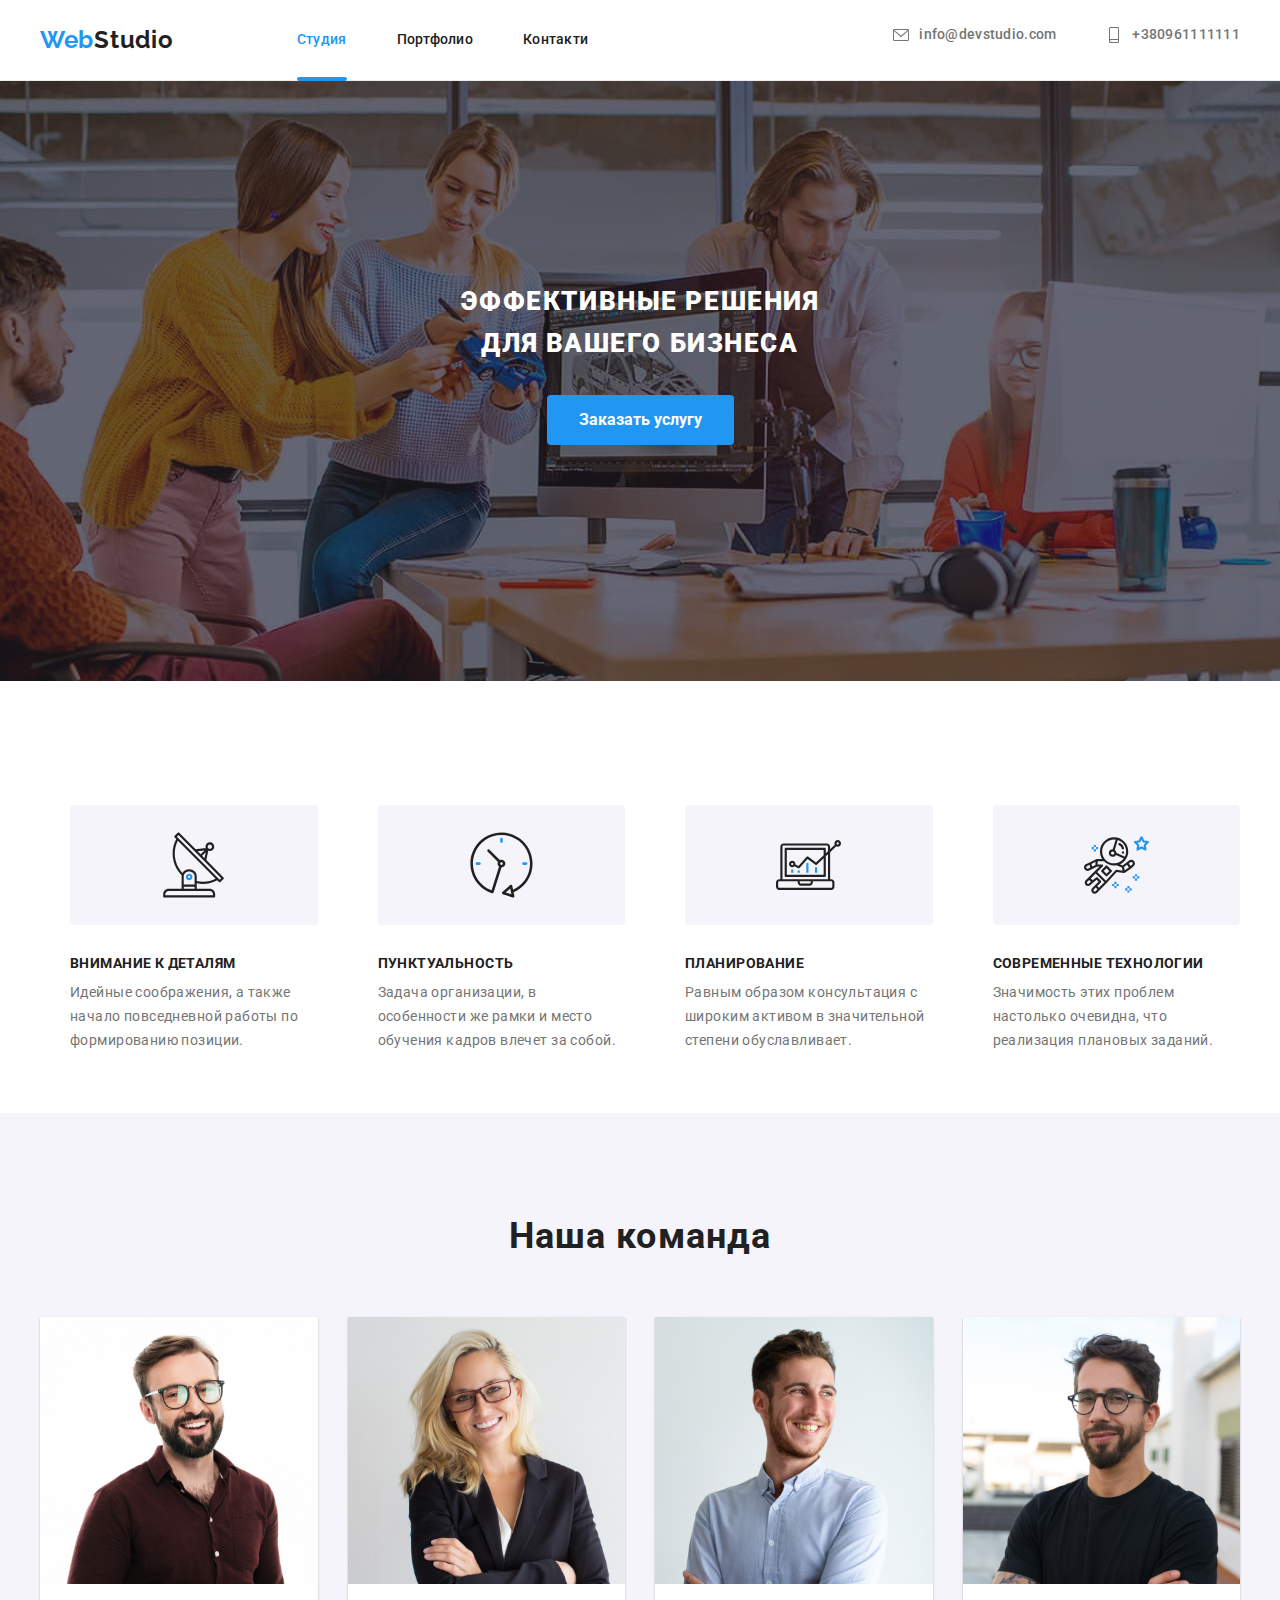
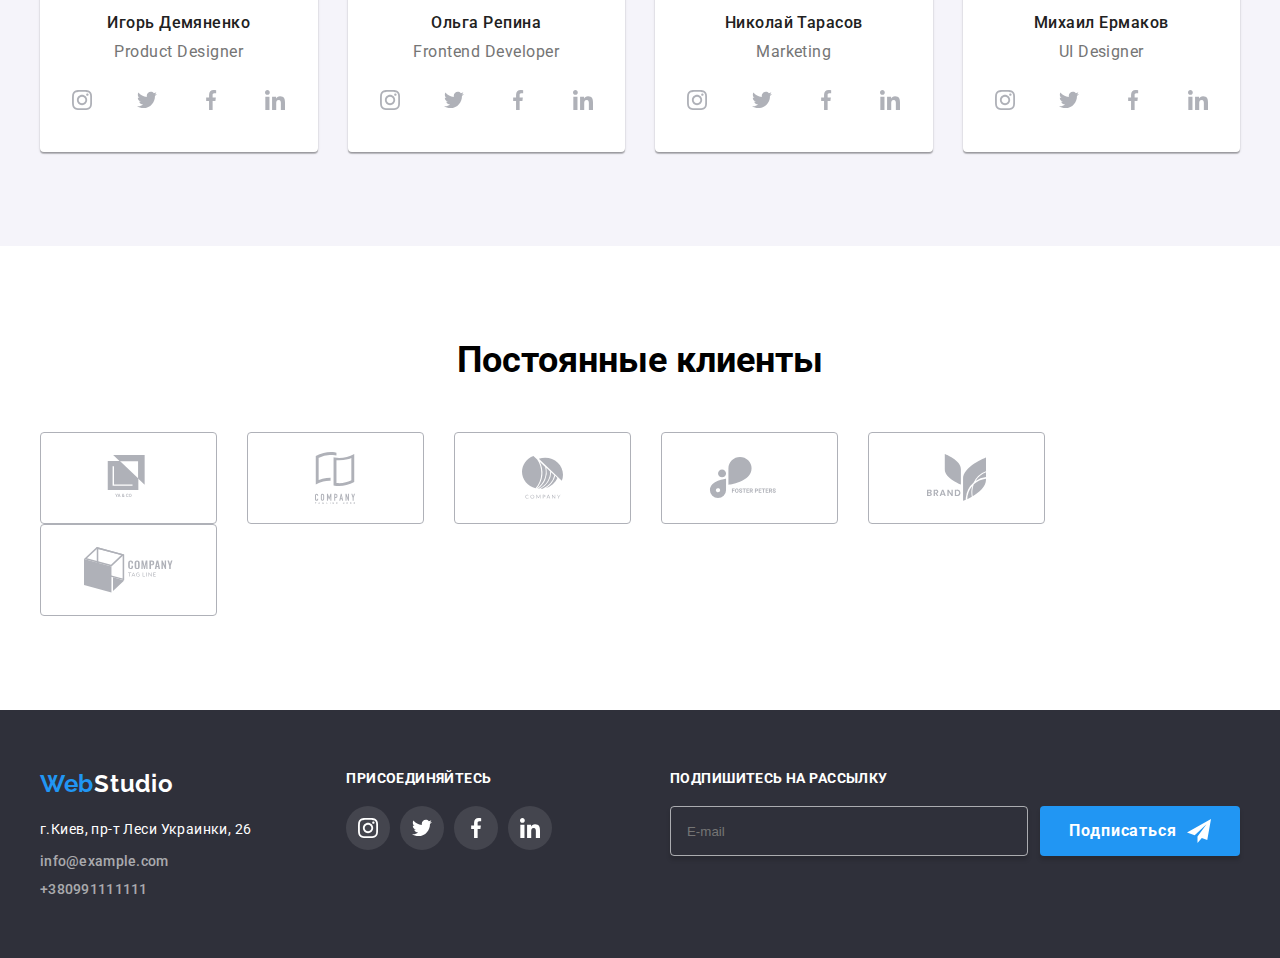
==== commit 70fa8e56: "H/W/8.1" ====
--- a/index.html
+++ b/index.html
@@ -220,8 +220,8 @@
               <img
                 srcset="./images/adaptive graphics/Игорь-Демьяненко-img.jpg 1x, ./images/adptive graphics/Игорь-Демьяненко-img@2x.jpg"
                 src="./images/Игорь-Демяненко.jpg"
-                width="270"
                 alt="Игорь Демяненко"
+                loading:lazy
               />
 
               <div class="workers-card">
@@ -291,8 +291,8 @@
               <img
                 srcset="./images/adaptive graphics/Ольга-Репина-img.jpg 1x, ./images/adaptive graphics/Ольга-Репина-img@2x.jpg"
                 src="./images/Ольга-Репина.jpg"
-                width="270"
                 alt="Ольга Репина"
+                loading:lazy
               />
 
               <div class="workers-card">
@@ -360,8 +360,8 @@
             <li class="our-team__item">
               <img
                 src="./images/Николай-Тарасов.jpg"
-                width="270"
                 alt="Николай Тарасов"
+                loading:lazy
               />
 
               <div class="workers-card">
@@ -430,8 +430,8 @@
             <li class="our-team__item">
               <img
                 src="./images/Михаил-Ермаков.jpg"
-                width="270"
                 alt="Михаил Ермаков"
+                loading:lazy
               />
 
               <div class="workers-card">
--- a/css/main.min.css
+++ b/css/main.min.css
@@ -1,2 +1,2 @@
-body{font-family:'Roboto', sans-serif}header{border-bottom:1px solid #ececec}*{margin:0;padding:0}ul,ol{list-style-type:none}img{display:block;max-width:100%;height:auto}.visually-hidden{position:absolute;width:1px;height:1px;margin:-1px;border:0;padding:0;white-space:nowrap;-webkit-clip-path:inset(100%);clip-path:inset(100%);clip:rect(0 0 0 0);overflow:hidden}.container{padding:0 15px;margin:0 auto;max-width:480px;min-width:320px}@media (min-width: 768px){.container{max-width:768px}}@media (min-width: 1200px){.container{max-width:1200px}}.header{border-bottom:1px solid #ececec}.header__container{display:-webkit-box;display:-ms-flexbox;display:flex;-webkit-box-pack:justify;-ms-flex-pack:justify;justify-content:space-between;-webkit-box-align:center;-ms-flex-align:center;align-items:center}.header-nav{display:none}@media (min-width: 768px){.header-nav{display:-webkit-box;display:-ms-flexbox;display:flex;-webkit-box-pack:justify;-ms-flex-pack:justify;justify-content:space-between;-webkit-box-align:center;-ms-flex-align:center;align-items:center}}@media (min-width: 768px){.nav-list{margin-right:84px;margin-left:88px;display:-webkit-box;display:-ms-flexbox;display:flex;-webkit-box-pack:justify;-ms-flex-pack:justify;justify-content:space-between}}@media (min-width: 1200px){.nav-list{margin-right:305px;margin-left:93px;list-style-type:none;display:-webkit-box;display:-ms-flexbox;display:flex}}.nav-list__item--hedding:not(:first-child){padding-left:50px}.nav-list__link{font-family:'Roboto';font-style:normal;font-weight:500;font-size:14px;line-height:1.14;letter-spacing:0.02em;text-align:left;color:#212121;text-decoration:none;position:relative;display:block;padding-top:32px;padding-bottom:32px;-webkit-transition:250ms cubic-bezier(0.4, 0, 0.2, 1);transition:250ms cubic-bezier(0.4, 0, 0.2, 1)}.nav-list__link:hover,.nav-list__link--current,.nav-list__link:focus{color:#2196f3}.nav-list__link--current::after{content:'';position:absolute;display:inline-block;bottom:-1px;left:0;width:100%;height:4px;border-radius:2px;background-color:#2196f3}.nav-contacts{list-style-type:none;display:-webkit-box;display:-ms-flexbox;display:flex}@media (min-width: 768px){.nav-contacts{-webkit-box-orient:vertical;-webkit-box-direction:normal;-ms-flex-direction:column;flex-direction:column}}@media (min-width: 1200px){.nav-contacts{-webkit-box-orient:horizontal;-webkit-box-direction:normal;-ms-flex-direction:row;flex-direction:row}}@media (min-width: 1200px){.nav-contacts__item--hedding:last-child{padding-left:50px}}.nav-contacts__link{font-family:'Roboto';font-style:normal;font-weight:500;font-size:14px;line-height:1.14;letter-spacing:0.02em;color:rgba(255,255,255,0.6);text-decoration:none;-webkit-transition:250ms cubic-bezier(0.4, 0, 0.2, 1);transition:250ms cubic-bezier(0.4, 0, 0.2, 1)}.nav-contacts__link--header{color:#757575;display:-webkit-box;display:-ms-flexbox;display:flex;-webkit-box-align:center;-ms-flex-align:center;align-items:center;-webkit-transition:250ms cubic-bezier(0.4, 0, 0.2, 1);transition:250ms cubic-bezier(0.4, 0, 0.2, 1)}@media (min-width: 768px){.nav-contacts__link--header:not(:last-child){margin-bottom:10px}}.nav-contacts__link:hover,.nav-contacts__link:focus{color:#2196f3}.nav-contacts__icon{margin-right:10px;fill:currentColor;width:16px;height:16px}.logo{font-family:'Raleway';font-style:normal;font-weight:700;font-size:24px;line-height:1.174;letter-spacing:0.03em;color:#2196f3;text-decoration:none}@media (max-width: 767px){.logo{margin:16px 0 16px}}.logo__subtext{color:#212121}.logo__subtext--white{color:#fff}.banner{max-width:480px;min-width:320px;margin:0 auto}@media (min-width: 768px){.banner{max-width:768px}}@media (min-width: 1200px){.banner{max-width:1200px}}.container--main-title{font-family:'Roboto';font-style:normal;font-weight:900;font-size:26px;line-height:1.615;letter-spacing:0.06em;color:black;padding-top:200px;text-align:center;text-transform:uppercase}.banner__button{font-family:'Roboto';font-style:normal;font-weight:bold;font-size:16px;height:50px;background-color:#2196f3;color:#fff;padding:10px 32px;display:block;margin:30px auto 0;text-align:center;border-radius:4px;border:none;cursor:pointer}.backdrop{position:fixed;top:0;left:0;width:100%;height:100%;background-color:rgba(0,0,0,0.2);display:-webkit-box;display:-ms-flexbox;display:flex;-webkit-box-align:center;-ms-flex-align:center;align-items:center;-webkit-box-pack:center;-ms-flex-pack:center;justify-content:center}.backdrop.is-hidden{opacity:0;pointer-events:none}.modal{position:absolute;top:50%;left:50%;-webkit-transform:translate(-50%, -50%);transform:translate(-50%, -50%);max-width:528px;max-height:100vh;overflow-y:scroll;padding:40px;background-color:#fff;-webkit-box-shadow:0px 1px 3px rgba(0,0,0,0.12),0px 1px 1px rgba(0,0,0,0.14),0px 2px 1px rgba(0,0,0,0.2);box-shadow:0px 1px 3px rgba(0,0,0,0.12),0px 1px 1px rgba(0,0,0,0.14),0px 2px 1px rgba(0,0,0,0.2);border-radius:4px;-webkit-appearance:none;-ms-overflow-style:none;overflow:-moz-scrollbars-none;overflow-y:-moz-hidden-unscrollable}.modal::-webkit-scrollbar{width:0}.close-button{position:absolute;top:8px;right:8px;display:-webkit-box;display:-ms-flexbox;display:flex;-webkit-box-align:center;-ms-flex-align:center;align-items:center;-webkit-box-pack:center;-ms-flex-pack:center;justify-content:center;width:30px;height:30px;margin-left:auto;background-color:#fff;border:1px solid rgba(0,0,0,0.1);border-radius:100%;cursor:pointer}.close-button:hover .close-button__icon,.close-button:focus .close-button__icon{fill:#2196f3}.close-button__icon{position:absolute;right:8px;top:8px;-webkit-transition:250ms cubic-bezier(0.4, 0, 0.2, 1);transition:250ms cubic-bezier(0.4, 0, 0.2, 1)}.modal-text{font-family:'Roboto';font-weight:700;font-style:normal;font-size:20px;line-height:1.172;letter-spacing:0.03em;text-align:center}.group-form{display:-webkit-box;display:-ms-flexbox;display:flex;-webkit-box-orient:vertical;-webkit-box-direction:normal;-ms-flex-direction:column;flex-direction:column;margin-top:10px}.group-form__name{font-family:'Roboto';font-weight:400;font-style:normal;font-size:12px;line-height:1.171;color:#757575;margin-bottom:4px}.wrapper{position:relative}.wrapper__input{width:100%;font-family:inherit;padding:12px 35px;border:1px solid rgba(33,33,33,0.2);-webkit-box-sizing:border-box;box-sizing:border-box;border-radius:4px;cursor:pointer;outline:none;resize:none;height:40px;-webkit-transition:250ms cubic-bezier(0.4, 0, 0.2, 1);transition:250ms cubic-bezier(0.4, 0, 0.2, 1)}.wrapper__input:hover,.wrapper__input:focus{border:1px solid #2196f3}.wrapper__input:focus+.wrapper__icon,.wrapper__input:hover+.wrapper__icon{fill:#2196f3}.wrapper__icon{position:absolute;top:50%;left:12px;-webkit-transform:translateY(-50%);transform:translateY(-50%);-webkit-transition:250ms cubic-bezier(0.4, 0, 0.2, 1);transition:250ms cubic-bezier(0.4, 0, 0.2, 1)}.wrapper__input--textarea{height:120px;padding:12px 16px}.contract{display:block;margin-top:20px;margin-bottom:30px}.form-checkbox{cursor:pointer;position:relative}.form-checkbox__text{margin-left:24px;font-family:'Roboto';font-weight:400;font-style:normal;font-size:14px;line-height:1.714;letter-spacing:0.03em;color:#757575}.form-checkbox__link{font-family:'Roboto';font-weight:400;font-style:normal;font-size:14px;line-height:1.714;letter-spacing:0.03em;color:#2196f3}.form-checkbox__input:checked ~ .modal-checkbox .modal-checkbox__icon{display:block}.form-checkbox__input:checked ~ .modal-checkbox{border:none}.modal-checkbox{border:1px solid #212121;border-radius:2px;width:16px;height:15px;position:absolute;top:50%;-webkit-transform:translateY(-50%);transform:translateY(-50%)}.modal-checkbox__icon{display:none}.modal-checkbox__button{display:-webkit-box;display:-ms-flexbox;display:flex;text-align:center;margin:0 auto;font-family:'Roboto';font-style:normal;font-weight:bold;font-size:16px;line-height:1.875;letter-spacing:0.06em;color:#fff;background-color:#188ce8;-webkit-box-shadow:0px 4px 4px 0px rgba(0,0,0,0.15);box-shadow:0px 4px 4px 0px rgba(0,0,0,0.15);padding:10px 55px;border-radius:4px;cursor:pointer;border:none}.features{padding-top:60px;padding-bottom:60px}@media (min-width: 1200px){.features{padding-top:94px}}@media (min-width: 768px){.our-features{display:-webkit-box;display:-ms-flexbox;display:flex;-ms-flex-wrap:wrap;flex-wrap:wrap;margin-top:calc(-1 * 30px);margin-left:calc(-1 * 30px)}}@media (min-width: 1200px){.our-features{display:-webkit-box;display:-ms-flexbox;display:flex;-webkit-box-pack:justify;-ms-flex-pack:justify;justify-content:space-between}}@media (max-width: 767px){.our-features__item{display:-webkit-box;display:-ms-flexbox;display:flex;-webkit-box-align:center;-ms-flex-align:center;align-items:center;-webkit-box-pack:center;-ms-flex-pack:center;justify-content:center;-webkit-box-orient:vertical;-webkit-box-direction:normal;-ms-flex-direction:column;flex-direction:column}.our-features__item:not(:last-child){margin-bottom:30px}}@media (min-width: 768px){.our-features__item{-ms-flex-preferred-size:calc(100% / 2 - 30px);flex-basis:calc(100% / 2 - 30px);margin-left:30px;margin-top:30px}}@media (min-width: 1200px){.our-features__item{width:270px}.our-features__item:not(:last-child){margin-right:30px}}.our-features__icon{width:100%;height:120px;background:#f5f4fa;border-radius:4px;margin-bottom:30px;display:-webkit-box;display:-ms-flexbox;display:flex;-webkit-box-pack:center;-ms-flex-pack:center;justify-content:center;-webkit-box-align:center;-ms-flex-align:center;align-items:center}.our-features__subtitle{font-family:'Roboto';font-style:normal;font-weight:700;font-size:14px;line-height:1.172;letter-spacing:0.03em;color:#212121;text-transform:uppercase}.our-features__text{font-family:'Roboto';font-style:normal;font-weight:400;font-size:14px;line-height:1.714;letter-spacing:0.03em;color:#757575;padding-top:10px}.what-we-do{display:none}.our-team{background-color:#f5f4fa;display:-webkit-box;display:-ms-flexbox;display:flex;padding-top:60px;padding-bottom:60px}.our-team-title{font-family:'Roboto';font-style:normal;font-weight:700;font-size:28px;line-height:1.171;letter-spacing:0.03em;color:#212121;text-align:center;margin-bottom:30px}.our-team-workers{list-style-type:none;display:-webkit-box;display:-ms-flexbox;display:flex;-ms-flex-wrap:wrap;flex-wrap:wrap;-webkit-box-pack:center;-ms-flex-pack:center;justify-content:center}.our-team__item{background-color:#fff;-webkit-box-shadow:0px 1px 3px rgba(0,0,0,0.12),0px 1px 1px rgba(0,0,0,0.14),0px 2px 1px rgba(0,0,0,0.2);box-shadow:0px 1px 3px rgba(0,0,0,0.12),0px 1px 1px rgba(0,0,0,0.14),0px 2px 1px rgba(0,0,0,0.2);border-radius:0px 0px 4px 4px;width:100%;display:-webkit-box;display:-ms-flexbox;display:flex;-webkit-box-pack:center;-ms-flex-pack:center;justify-content:center;-webkit-box-align:center;-ms-flex-align:center;align-items:center;-webkit-box-orient:vertical;-webkit-box-direction:normal;-ms-flex-direction:column;flex-direction:column}.our-team__item img{height:460px;width:100%}.our-team__item:not(:last-child){margin-bottom:30px}.workers-card{margin-top:30px;background-color:#fff;text-align:center}.workers-card__name{font-family:'Roboto';font-style:normal;font-weight:500;font-size:16px;line-height:1.18;letter-spacing:0.03em;color:#212121}.workers-card__position{font-family:'Roboto';font-style:normal;font-weight:400;font-size:16px;line-height:1.18;letter-spacing:0.03em;color:#757575;margin-top:10px}.employee-list{list-style-type:none;margin-top:16px;display:-webkit-box;display:-ms-flexbox;display:flex;-webkit-box-pack:space-evenly;-ms-flex-pack:space-evenly;justify-content:space-evenly;background-color:#fff}.employee-list__link{width:44px;height:44px;border-radius:100%;display:-webkit-box;display:-ms-flexbox;display:flex;-webkit-box-pack:center;-ms-flex-pack:center;justify-content:center;-webkit-box-align:center;-ms-flex-align:center;align-items:center;background-color:rgba(255,255,255,0.1);-webkit-transition:250ms cubic-bezier(0.4, 0, 0.2, 1);transition:250ms cubic-bezier(0.4, 0, 0.2, 1)}.employee-list__link:hover .employee-list__icon,.employee-list__link:focus .employee-list__icon{fill:#fff}.employee-list__link:hover:hover,.employee-list__link:hover:focus,.employee-list__link:focus:hover,.employee-list__link:focus:focus{background-color:#2196f3}.employee-list__icon{fill:currentColor;fill:#afb1b8}.regular-customers{padding:60px 0}.regular-customers__title{font-family:'Roboto';font-style:700;font-size:28px;line-height:1.171;text-align:center;letter-spacing:3%}.customers__list{display:-webkit-box;display:-ms-flexbox;display:flex;-ms-flex-wrap:wrap;flex-wrap:wrap;margin-left:calc(-1 * 30px)}.customers__item{text-align:center;display:-webkit-box;display:-ms-flexbox;display:flex;-webkit-box-pack:center;-ms-flex-pack:center;justify-content:center;border:1px solid #afb1b8;border-radius:4px;-ms-flex-preferred-size:calc(100% / 2 - 30px);flex-basis:calc(100% / 2 - 30px);margin-left:30px;margin-top:30px;height:90px;-webkit-transition:250ms cubic-bezier(0.4, 0, 0.2, 1);transition:250ms cubic-bezier(0.4, 0, 0.2, 1)}.customers__item:hover{border-color:#2196f3}.customers__link{display:-webkit-box;display:-ms-flexbox;display:flex;-webkit-box-pack:center;-ms-flex-pack:center;justify-content:center;-webkit-box-align:center;-ms-flex-align:center;align-items:center;width:170px;height:90px;color:#2196f3}.customers__link:hover .customers__icon,.customers__link:focus .customers__icon{fill:#2196f3}.customers__icon{fill:#afb1b8;display:-webkit-box;display:-ms-flexbox;display:flex;-webkit-box-pack:center;-ms-flex-pack:center;justify-content:center;-webkit-box-align:center;-ms-flex-align:center;align-items:center;-webkit-transition:250ms cubic-bezier(0.4, 0, 0.2, 1);transition:250ms cubic-bezier(0.4, 0, 0.2, 1)}.footer{background:#2f303a;padding:60px 0;border:1px;display:block}.footer-section{display:-webkit-box;display:-ms-flexbox;display:flex;-webkit-box-orient:vertical;-webkit-box-direction:normal;-ms-flex-direction:column;flex-direction:column;-webkit-box-pack:center;-ms-flex-pack:center;justify-content:center;-webkit-box-align:center;-ms-flex-align:center;align-items:center;text-align:center}.footer-address{margin-top:20px;display:-webkit-box;display:-ms-flexbox;display:flex;-webkit-box-orient:vertical;-webkit-box-direction:normal;-ms-flex-direction:column;flex-direction:column}.footer-address__text{font-family:'Roboto';font-style:normal;font-weight:normal;font-size:14px;line-height:1.7;letter-spacing:0.03em;color:#fff;margin-bottom:9px}.footer-contacts__item--hedding:not(:last-child){margin-bottom:9px}.footer-contacts__link{font-family:'Roboto';font-style:normal;font-weight:500;font-size:14px;line-height:1.14;letter-spacing:0.02em;color:rgba(255,255,255,0.6);text-decoration:none;-webkit-transition:250ms cubic-bezier(0.4, 0, 0.2, 1);transition:250ms cubic-bezier(0.4, 0, 0.2, 1)}.footer-contacts__link:hover,.footer-contacts__link:focus{color:#2196f3}.social-container{width:206px;margin-left:70px}.social-container__text{font-family:Roboto;font-style:normal;font-weight:bold;font-size:14px;line-height:1.14;letter-spacing:0.03em;text-transform:uppercase;color:#fff;margin-bottom:20px}.share-footer{display:-webkit-box;display:-ms-flexbox;display:flex;-webkit-box-pack:justify;-ms-flex-pack:justify;justify-content:space-between;-webkit-box-pack:center;-ms-flex-pack:center;justify-content:center;text-align:center;-webkit-box-align:center;-ms-flex-align:center;align-items:center}.share-networks__link{width:44px;height:44px;border-radius:100%;display:-webkit-box;display:-ms-flexbox;display:flex;-webkit-box-pack:center;-ms-flex-pack:center;justify-content:center;-webkit-box-align:center;-ms-flex-align:center;align-items:center;background-color:rgba(255,255,255,0.1);-webkit-transition:250ms cubic-bezier(0.4, 0, 0.2, 1);transition:250ms cubic-bezier(0.4, 0, 0.2, 1)}.share-networks__link:hover,.share-networks__link:focus{background-color:#2196f3;color:#fff}.share-networks__icon{fill:#fff}.subscribe{margin-left:93px;width:570px}.subscribe-form{-ms-flex-wrap:wrap;flex-wrap:wrap}.subscribe-form__text{margin-bottom:20px;font-family:'Roboto';font-weight:700;font-style:normal;font-size:14px;line-height:1.172;letter-spacing:0.03em;color:#fff;text-transform:uppercase;-webkit-box-flex:1;-ms-flex-positive:1;flex-grow:1}.subscribe-form__label{-webkit-box-orient:vertical;-webkit-box-direction:normal;-ms-flex-direction:column;flex-direction:column;-webkit-box-align:start;-ms-flex-align:start;align-items:flex-start}.subscribe-form__input{width:358px;height:50px;padding-left:16px;background-color:inherit;border:1px solid rgba(255,255,255,0.6);-webkit-box-sizing:border-box;box-sizing:border-box;-webkit-box-shadow:0px 4px 4px 0px rgba(0,0,0,0.15);box-shadow:0px 4px 4px 0px rgba(0,0,0,0.15);border-radius:4px;color:#fff}.subscribe-button{font-family:'Roboto';font-weight:700;font-style:normal;font-size:16px;line-height:1.875;letter-spacing:0.06em;color:#fff;background-color:#2196f3;-webkit-box-shadow:0px 4px 4px 0px rgba(0,0,0,0.15);box-shadow:0px 4px 4px 0px rgba(0,0,0,0.15);border:none;border-radius:4px;margin-left:11px;width:200px;height:50px;cursor:pointer;-webkit-box-align:center;-ms-flex-align:center;align-items:center;-webkit-box-pack:center;-ms-flex-pack:center;justify-content:center;-webkit-box-sizing:border-box;box-sizing:border-box}.subscribe-button__icon{margin-left:10px;fill:#fff;-webkit-box-pack:center;-ms-flex-pack:center;justify-content:center}.portfolio{padding-top:94px}.buttons{list-style-type:none;display:-webkit-box;display:-ms-flexbox;display:flex;-webkit-box-pack:center;-ms-flex-pack:center;justify-content:center;margin-bottom:34px}.buttons__name:not(:last-child){margin-right:8px}.buttons__title{background:#f5f4fa;color:#212121;font-family:'Roboto';font-weight:500;font-size:16px;line-height:1.62;text-align:center;letter-spacing:0.03em;padding:6px 22px;border-radius:4px;border:none;cursor:pointer;-webkit-transition:250ms cubic-bezier(0.4, 0, 0.2, 1);transition:250ms cubic-bezier(0.4, 0, 0.2, 1)}.buttons__title.active,.buttons__title:hover,.buttons__title:focus{background:#2196f3;color:#fff;-webkit-box-shadow:0px 3px 1px rgba(0,0,0,0.1),0px 1px 2px rgba(0,0,0,0.08),0px 2px 2px rgba(0,0,0,0.12);box-shadow:0px 3px 1px rgba(0,0,0,0.1),0px 1px 2px rgba(0,0,0,0.08),0px 2px 2px rgba(0,0,0,0.12);border-radius:4px}.portfolio-cards{list-style-type:none;display:-webkit-box;display:-ms-flexbox;display:flex;-ms-flex-wrap:wrap;flex-wrap:wrap;padding-bottom:94px;margin-left:calc(-1 * 30px);margin-top:calc(-1 * 30px)}.portfolio-cards__item{-ms-flex-preferred-size:calc(100% / 3 - 30px);flex-basis:calc(100% / 3 - 30px);margin-left:30px;margin-top:30px;border:1px solid #eeeeee}.portfolio-cards__item:hover{-webkit-box-shadow:0px 1px 1px rgba(0,0,0,0.12),0px 4px 4px rgba(0,0,0,0.06),1px 4px 6px rgba(0,0,0,0.16);box-shadow:0px 1px 1px rgba(0,0,0,0.12),0px 4px 4px rgba(0,0,0,0.06),1px 4px 6px rgba(0,0,0,0.16)}.portfolio-cards__item:hover .hover-thumb{-webkit-transform:translateY(0);transform:translateY(0)}.portfolio-cards__link{text-decoration:none;display:block}.portfolio-cards__link:hover,.portfolio-cards__link:focus{-webkit-box-shadow:0px 1px 1px rgba(0,0,0,0.12),0px 4px 4px rgba(0,0,0,0.06),1px 4px 6px rgba(0,0,0,0.16);box-shadow:0px 1px 1px rgba(0,0,0,0.12),0px 4px 4px rgba(0,0,0,0.06),1px 4px 6px rgba(0,0,0,0.16)}.card-thumb{position:relative;overflow:hidden;width:100%;height:294px}.hover-thumb{position:absolute;top:0;left:0;right:0;bottom:0;background-color:rgba(33,150,243,0.9);padding:63px 24px;font-size:18px;line-height:calc(28 / 18);color:white;-webkit-transition:-webkit-transform 250ms cubic-bezier(0.4, 0, 0.2, 1);transition:-webkit-transform 250ms cubic-bezier(0.4, 0, 0.2, 1);transition:transform 250ms cubic-bezier(0.4, 0, 0.2, 1);transition:transform 250ms cubic-bezier(0.4, 0, 0.2, 1), -webkit-transform 250ms cubic-bezier(0.4, 0, 0.2, 1);-webkit-transform:translateY(101%);transform:translateY(101%)}.hover-thumb__text{font-family:Roboto;font-size:18px;line-height:1.555;font-style:normal;font-weight:400;letter-spacing:0.03em;text-align:left}.card-content{padding:20px 24px}.card-content__headling{font-family:Roboto;font-style:normal;font-weight:bold;font-size:18px;line-height:2;letter-spacing:0.06em;color:#212121}.card-content__text{margin-top:4px;font-family:Roboto;font-style:normal;font-weight:normal;font-size:16px;line-height:1.87;letter-spacing:0.03em;color:#757575}
+body{font-family:'Roboto', sans-serif}header{border-bottom:1px solid #ececec}*{margin:0;padding:0}ul,ol{list-style-type:none}img{display:block;max-width:100%;height:auto}.visually-hidden{position:absolute;width:1px;height:1px;margin:-1px;border:0;padding:0;white-space:nowrap;-webkit-clip-path:inset(100%);clip-path:inset(100%);clip:rect(0 0 0 0);overflow:hidden}.container{padding:0 15px;margin:0 auto;max-width:480px;min-width:320px}@media (min-width: 768px){.container{max-width:768px}}@media (min-width: 1200px){.container{max-width:1200px}}.header{border-bottom:1px solid #ececec}.header__container{display:-webkit-box;display:-ms-flexbox;display:flex;-webkit-box-pack:justify;-ms-flex-pack:justify;justify-content:space-between;-webkit-box-align:center;-ms-flex-align:center;align-items:center}.header-nav{display:none}@media (min-width: 768px){.header-nav{display:-webkit-box;display:-ms-flexbox;display:flex;-webkit-box-pack:justify;-ms-flex-pack:justify;justify-content:space-between;-webkit-box-align:center;-ms-flex-align:center;align-items:center}}@media (min-width: 768px){.nav-list{margin-right:84px;display:-webkit-box;display:-ms-flexbox;display:flex;-webkit-box-pack:justify;-ms-flex-pack:justify;justify-content:space-between}}@media (min-width: 1200px){.nav-list{margin-right:305px;margin-left:93px;list-style-type:none;display:-webkit-box;display:-ms-flexbox;display:flex}}.nav-list__item--hedding:not(:first-child){padding-left:50px}.nav-list__link{font-family:'Roboto';font-style:normal;font-weight:500;font-size:14px;line-height:1.14;letter-spacing:0.02em;text-align:left;color:#212121;text-decoration:none;position:relative;display:block;padding-top:32px;padding-bottom:32px;-webkit-transition:250ms cubic-bezier(0.4, 0, 0.2, 1);transition:250ms cubic-bezier(0.4, 0, 0.2, 1)}.nav-list__link:hover,.nav-list__link--current,.nav-list__link:focus{color:#2196f3}.nav-list__link--current::after{content:'';position:absolute;display:inline-block;bottom:-1px;left:0;width:100%;height:4px;border-radius:2px;background-color:#2196f3}.nav-contacts{list-style-type:none;display:-webkit-box;display:-ms-flexbox;display:flex}@media (min-width: 768px){.nav-contacts{-webkit-box-orient:vertical;-webkit-box-direction:normal;-ms-flex-direction:column;flex-direction:column}}@media (min-width: 1200px){.nav-contacts{-webkit-box-orient:horizontal;-webkit-box-direction:normal;-ms-flex-direction:row;flex-direction:row}}@media (min-width: 1200px){.nav-contacts__item--hedding:last-child{padding-left:50px}}.nav-contacts__item--hedding:not(:last-child){margin-bottom:10px}.nav-contacts__link{font-family:'Roboto';font-style:normal;font-weight:500;font-size:14px;line-height:1.14;letter-spacing:0.02em;color:rgba(255,255,255,0.6);text-decoration:none;-webkit-transition:250ms cubic-bezier(0.4, 0, 0.2, 1);transition:250ms cubic-bezier(0.4, 0, 0.2, 1)}@media (max-width: 1199px){.nav-contacts__link{font-size:12px;line-height:1.171}}.nav-contacts__link--header{color:#757575;display:-webkit-box;display:-ms-flexbox;display:flex;-webkit-box-align:center;-ms-flex-align:center;align-items:center;-webkit-transition:250ms cubic-bezier(0.4, 0, 0.2, 1);transition:250ms cubic-bezier(0.4, 0, 0.2, 1)}@media (min-width: 768px){.nav-contacts__link--header:not(:last-child){margin-bottom:10px}}.nav-contacts__link:hover,.nav-contacts__link:focus{color:#2196f3}.nav-contacts__icon{margin-right:10px;fill:currentColor;width:16px;height:16px}.logo{font-family:'Raleway';font-style:normal;font-weight:700;font-size:24px;line-height:1.174;letter-spacing:0.03em;color:#2196f3;text-decoration:none}@media (max-width: 767px){.logo{margin:16px 0 16px}}.logo__subtext{color:#212121}.logo__subtext--white{color:#fff}@media (min-width: 1200px){.banner{height:600px;max-width:1600px;margin-left:auto;margin-right:auto;background-image:-webkit-gradient(linear, left top, right top, from(rgba(47,48,58,0.4)), to(rgba(47,48,58,0.4))),url(../images/bg-hero.jpg);background-image:linear-gradient(to right, rgba(47,48,58,0.4), rgba(47,48,58,0.4)),url(../images/bg-hero.jpg);background-repeat:no-repeat;background-size:cover;background-position:center}}.container--main-title{font-family:'Roboto';font-style:normal;font-weight:900;font-size:26px;line-height:1.615;letter-spacing:0.06em;color:#fff;padding-top:200px;text-align:center;text-transform:uppercase}.banner__button{font-family:'Roboto';font-style:normal;font-weight:bold;font-size:16px;height:50px;background-color:#2196f3;color:#fff;padding:10px 32px;display:block;margin:30px auto 0;text-align:center;border-radius:4px;border:none;cursor:pointer}.backdrop{position:fixed;top:0;left:0;width:100%;height:100%;background-color:rgba(0,0,0,0.2);display:-webkit-box;display:-ms-flexbox;display:flex;-webkit-box-align:center;-ms-flex-align:center;align-items:center;-webkit-box-pack:center;-ms-flex-pack:center;justify-content:center}.backdrop.is-hidden{opacity:0;pointer-events:none}.modal{position:absolute;top:50%;left:50%;-webkit-transform:translate(-50%, -50%);transform:translate(-50%, -50%);max-width:528px;max-height:100vh;overflow-y:scroll;padding:40px;background-color:#fff;-webkit-box-shadow:0px 1px 3px rgba(0,0,0,0.12),0px 1px 1px rgba(0,0,0,0.14),0px 2px 1px rgba(0,0,0,0.2);box-shadow:0px 1px 3px rgba(0,0,0,0.12),0px 1px 1px rgba(0,0,0,0.14),0px 2px 1px rgba(0,0,0,0.2);border-radius:4px;-webkit-appearance:none;-ms-overflow-style:none;overflow:-moz-scrollbars-none;overflow-y:-moz-hidden-unscrollable}.modal::-webkit-scrollbar{width:0}.close-button{position:absolute;top:8px;right:8px;display:-webkit-box;display:-ms-flexbox;display:flex;-webkit-box-align:center;-ms-flex-align:center;align-items:center;-webkit-box-pack:center;-ms-flex-pack:center;justify-content:center;width:30px;height:30px;margin-left:auto;background-color:#fff;border:1px solid rgba(0,0,0,0.1);border-radius:100%;cursor:pointer}.close-button:hover .close-button__icon,.close-button:focus .close-button__icon{fill:#2196f3}.close-button__icon{position:absolute;right:8px;top:8px;-webkit-transition:250ms cubic-bezier(0.4, 0, 0.2, 1);transition:250ms cubic-bezier(0.4, 0, 0.2, 1)}.modal-text{font-family:'Roboto';font-weight:700;font-style:normal;font-size:20px;line-height:1.172;letter-spacing:0.03em;text-align:center}.group-form{display:-webkit-box;display:-ms-flexbox;display:flex;-webkit-box-orient:vertical;-webkit-box-direction:normal;-ms-flex-direction:column;flex-direction:column;margin-top:10px}.group-form__name{font-family:'Roboto';font-weight:400;font-style:normal;font-size:12px;line-height:1.171;color:#757575;margin-bottom:4px}.wrapper{position:relative}.wrapper__input{width:100%;font-family:inherit;padding:12px 35px;border:1px solid rgba(33,33,33,0.2);-webkit-box-sizing:border-box;box-sizing:border-box;border-radius:4px;cursor:pointer;outline:none;resize:none;height:40px;-webkit-transition:250ms cubic-bezier(0.4, 0, 0.2, 1);transition:250ms cubic-bezier(0.4, 0, 0.2, 1)}.wrapper__input:hover,.wrapper__input:focus{border:1px solid #2196f3}.wrapper__input:focus+.wrapper__icon,.wrapper__input:hover+.wrapper__icon{fill:#2196f3}.wrapper__icon{position:absolute;top:50%;left:12px;-webkit-transform:translateY(-50%);transform:translateY(-50%);-webkit-transition:250ms cubic-bezier(0.4, 0, 0.2, 1);transition:250ms cubic-bezier(0.4, 0, 0.2, 1)}.wrapper__input--textarea{height:120px;padding:12px 16px}.contract{display:block;margin-top:20px;margin-bottom:30px}.form-checkbox{cursor:pointer;position:relative}.form-checkbox__text{margin-left:24px;font-family:'Roboto';font-weight:400;font-style:normal;font-size:14px;line-height:1.714;letter-spacing:0.03em;color:#757575}.form-checkbox__link{font-family:'Roboto';font-weight:400;font-style:normal;font-size:14px;line-height:1.714;letter-spacing:0.03em;color:#2196f3}.form-checkbox__input:checked ~ .modal-checkbox .modal-checkbox__icon{display:block}.form-checkbox__input:checked ~ .modal-checkbox{border:none}.modal-checkbox{border:1px solid #212121;border-radius:2px;width:16px;height:15px;position:absolute;top:50%;-webkit-transform:translateY(-50%);transform:translateY(-50%)}.modal-checkbox__icon{display:none}.modal-checkbox__button{display:-webkit-box;display:-ms-flexbox;display:flex;text-align:center;margin:0 auto;font-family:'Roboto';font-style:normal;font-weight:bold;font-size:16px;line-height:1.875;letter-spacing:0.06em;color:#fff;background-color:#188ce8;-webkit-box-shadow:0px 4px 4px 0px rgba(0,0,0,0.15);box-shadow:0px 4px 4px 0px rgba(0,0,0,0.15);padding:10px 55px;border-radius:4px;cursor:pointer;border:none}.features{padding-top:60px;padding-bottom:60px}@media (min-width: 1200px){.features{padding-top:94px}}@media (min-width: 768px) and (max-width: 1199px){.our-features{display:-webkit-box;display:-ms-flexbox;display:flex;-ms-flex-wrap:wrap;flex-wrap:wrap;margin-top:calc(-1 * 30px);margin-left:calc(-1 * 30px)}}@media (min-width: 1200px){.our-features{display:-webkit-box;display:-ms-flexbox;display:flex;-webkit-box-pack:justify;-ms-flex-pack:justify;justify-content:space-between}}@media (max-width: 767px){.our-features__item{display:-webkit-box;display:-ms-flexbox;display:flex;-webkit-box-align:center;-ms-flex-align:center;align-items:center;-webkit-box-pack:center;-ms-flex-pack:center;justify-content:center;-webkit-box-orient:vertical;-webkit-box-direction:normal;-ms-flex-direction:column;flex-direction:column}.our-features__item:not(:last-child){margin-bottom:30px}}@media (min-width: 768px){.our-features__item{-ms-flex-preferred-size:calc(100% / 2 - 30px);flex-basis:calc(100% / 2 - 30px);margin-left:30px;margin-top:30px}}@media (min-width: 1200px){.our-features__item{width:270px}.our-features__item:not(:last-child){margin-right:30px}}.our-features__icon{width:100%;height:120px;background:#f5f4fa;border-radius:4px;margin-bottom:30px;display:-webkit-box;display:-ms-flexbox;display:flex;-webkit-box-pack:center;-ms-flex-pack:center;justify-content:center;-webkit-box-align:center;-ms-flex-align:center;align-items:center}.our-features__subtitle{font-family:'Roboto';font-style:normal;font-weight:700;font-size:14px;line-height:1.172;letter-spacing:0.03em;color:#212121;text-transform:uppercase}.our-features__text{font-family:'Roboto';font-style:normal;font-weight:400;font-size:14px;line-height:1.714;letter-spacing:0.03em;color:#757575;padding-top:10px}.what-we-do{display:none}.our-team{background-color:#f5f4fa;display:-webkit-box;display:-ms-flexbox;display:flex;padding-top:60px;padding-bottom:60px}@media (min-width: 1200px){.our-team{padding-top:94px;padding-bottom:94px}}.our-team-title{font-family:'Roboto';font-style:normal;font-weight:700;font-size:28px;line-height:1.171;letter-spacing:0.03em;color:#212121;text-align:center;margin-bottom:30px}@media (min-width: 1200px){.our-team-title{font-size:36px;line-height:1.66;margin-bottom:50px}}.our-team-workers{list-style-type:none;-webkit-box-pack:center;-ms-flex-pack:center;justify-content:center}@media (min-width: 768px){.our-team-workers{display:-webkit-box;display:-ms-flexbox;display:flex;-ms-flex-wrap:wrap;flex-wrap:wrap;margin-top:calc(-1 * 30px);margin-left:calc(-1 * 30px)}}@media (min-width: 1200px){.our-team-workers{margin-top:calc(-1 * 50px);margin-left:calc(-1 * 30px)}}.our-team__item{background-color:#fff;-webkit-box-shadow:0px 1px 3px rgba(0,0,0,0.12),0px 1px 1px rgba(0,0,0,0.14),0px 2px 1px rgba(0,0,0,0.2);box-shadow:0px 1px 3px rgba(0,0,0,0.12),0px 1px 1px rgba(0,0,0,0.14),0px 2px 1px rgba(0,0,0,0.2);border-radius:0px 0px 4px 4px;display:-webkit-box;display:-ms-flexbox;display:flex;-webkit-box-orient:vertical;-webkit-box-direction:normal;-ms-flex-direction:column;flex-direction:column;margin-top:30px}@media (min-width: 768px){.our-team__item{-ms-flex-preferred-size:calc(100% / 2 - 30px);flex-basis:calc(100% / 2 - 30px);margin-top:30px;margin-left:30px}}@media (min-width: 1200px){.our-team__item{-ms-flex-preferred-size:calc(100% / 4 - 30px);flex-basis:calc(100% / 4 - 30px);margin-top:50px;margin-left:30px}}.workers-card{margin-top:30px;background-color:#fff;text-align:center}.workers-card__name{font-family:'Roboto';font-style:normal;font-weight:500;font-size:16px;line-height:1.18;letter-spacing:0.03em;color:#212121}.workers-card__position{font-family:'Roboto';font-style:normal;font-weight:400;font-size:16px;line-height:1.18;letter-spacing:0.03em;color:#757575;margin-top:10px}.employee-list{list-style-type:none;margin-top:16px;margin-bottom:24px;display:-webkit-box;display:-ms-flexbox;display:flex;-webkit-box-pack:center;-ms-flex-pack:center;justify-content:center;background-color:#fff}@media (min-width: 1200px){.employee-list{margin-bottom:30px;-webkit-box-pack:space-evenly;-ms-flex-pack:space-evenly;justify-content:space-evenly}}.employee-list__link{width:44px;height:44px;border-radius:100%;display:-webkit-box;display:-ms-flexbox;display:flex;-webkit-box-pack:center;-ms-flex-pack:center;justify-content:center;-webkit-box-align:center;-ms-flex-align:center;align-items:center;background-color:rgba(255,255,255,0.1);-webkit-transition:250ms cubic-bezier(0.4, 0, 0.2, 1);transition:250ms cubic-bezier(0.4, 0, 0.2, 1)}.employee-list__link:hover .employee-list__icon,.employee-list__link:focus .employee-list__icon{fill:#fff}.employee-list__link:hover:hover,.employee-list__link:hover:focus,.employee-list__link:focus:hover,.employee-list__link:focus:focus{background-color:#2196f3}.employee-list__icon{fill:currentColor;fill:#afb1b8}.regular-customers{padding:60px 0}@media (min-width: 1200px){.regular-customers{padding:94px 0}}.regular-customers__title{font-family:'Roboto';font-style:700;font-size:28px;line-height:1.171;letter-spacing:3%;text-align:center}@media (min-width: 1200px){.regular-customers__title{font-size:36px;line-height:1.16}}.customers__list{display:-webkit-box;display:-ms-flexbox;display:flex;-ms-flex-wrap:wrap;flex-wrap:wrap}@media (max-width: 767px){.customers__list{margin-left:calc(-1 * 30px)}}@media (min-width: 768px) and (max-width: 1199px){.customers__list{margin-left:calc(-1 * 30px)}}@media (min-width: 1200px){.customers__list{margin:50px -15px 0}}.customers__item{border:1px solid #afb1b8;text-align:center;display:-webkit-box;display:-ms-flexbox;display:flex;-webkit-box-pack:center;-ms-flex-pack:center;justify-content:center;border-radius:4px;height:90px;-webkit-transition:250ms cubic-bezier(0.4, 0, 0.2, 1);transition:250ms cubic-bezier(0.4, 0, 0.2, 1)}@media (max-width: 767px){.customers__item{-ms-flex-preferred-size:calc(100% / 2 - 30px);flex-basis:calc(100% / 2 - 30px);margin-top:30px;margin-left:30px}}@media (min-width: 768px) and (max-width: 1199px){.customers__item{-ms-flex-preferred-size:calc((100% - 90px) / 3);flex-basis:calc((100% - 90px) / 3);margin-top:30px;margin-left:30px}}@media (min-width: 1200px){.customers__item{width:calc(100% / 6 - 30px);margin:0 15px}}.customers__item:hover{border-color:#2196f3}.customers__link{display:-webkit-box;display:-ms-flexbox;display:flex;-webkit-box-pack:center;-ms-flex-pack:center;justify-content:center;-webkit-box-align:center;-ms-flex-align:center;align-items:center;width:170px;height:90px;color:#2196f3}.customers__link:hover .customers__icon,.customers__link:focus .customers__icon{fill:#2196f3}.customers__icon{fill:#afb1b8;display:-webkit-box;display:-ms-flexbox;display:flex;-webkit-box-pack:center;-ms-flex-pack:center;justify-content:center;-webkit-box-align:center;-ms-flex-align:center;align-items:center;-webkit-transition:250ms cubic-bezier(0.4, 0, 0.2, 1);transition:250ms cubic-bezier(0.4, 0, 0.2, 1)}.footer{background:#2f303a;padding:60px 0;border:1px;display:block}.footer--container{display:-webkit-box;display:-ms-flexbox;display:flex}@media (max-width: 767px){.footer--container{-webkit-box-orient:vertical;-webkit-box-direction:normal;-ms-flex-direction:column;flex-direction:column;-webkit-box-align:center;-ms-flex-align:center;align-items:center;text-align:center}}@media (min-width: 768px) and (max-width: 1199px){.footer--container{-webkit-box-orient:vertical;-webkit-box-direction:normal;-ms-flex-direction:column;flex-direction:column;-webkit-box-align:start;-ms-flex-align:start;align-items:flex-start;text-align:center}}@media (min-width: 1200px){.footer--container{-webkit-box-pack:justify;-ms-flex-pack:justify;justify-content:space-between}}@media (min-width: 768px) and (max-width: 1199px){.footer-section{margin-left:76px}}.footer-address{margin-top:20px;display:-webkit-box;display:-ms-flexbox;display:flex;-webkit-box-orient:vertical;-webkit-box-direction:normal;-ms-flex-direction:column;flex-direction:column}@media (min-width: 1200px){.footer-address{-webkit-box-align:start;-ms-flex-align:start;align-items:flex-start}}.footer-address__text{font-family:'Roboto';font-style:normal;font-weight:normal;font-size:14px;line-height:1.714;letter-spacing:0.03em;color:#fff;margin-bottom:8px}@media (min-width: 1200px){.footer-address__text{margin-bottom:9px}}.footer-contacts__item--hedding:not(:last-child){margin-bottom:8px}@media (min-width: 1200px){.footer-contacts__item--hedding:not(:last-child){margin-bottom:9px}}.footer-contacts__link{font-family:'Roboto';font-style:normal;font-weight:500;font-size:14px;line-height:1.714;letter-spacing:0.03em;color:rgba(255,255,255,0.6);text-decoration:none;-webkit-transition:250ms cubic-bezier(0.4, 0, 0.2, 1);transition:250ms cubic-bezier(0.4, 0, 0.2, 1)}@media (min-width: 1200px){.footer-contacts__link{line-height:1.14;letter-spacing:0.02em}}.footer-contacts__link:hover,.footer-contacts__link:focus{color:#2196f3}.social-container{width:206px}@media (max-width: 1199px){.social-container{margin-top:60px}}@media (min-width: 768px) and (max-width: 1199px){.social-container{position:absolute;margin-left:473px;margin-top:5px}}@media (min-width: 1200px){.social-container{margin-left:70px;line-height:1.14}}.social-container__text{font-family:Roboto;font-style:normal;font-weight:bold;font-size:14px;line-height:1.172;letter-spacing:0.03em;text-transform:uppercase;color:#fff;margin-bottom:20px}.share-footer{display:-webkit-box;display:-ms-flexbox;display:flex;-webkit-box-pack:justify;-ms-flex-pack:justify;justify-content:space-between}.share-networks__link{width:44px;height:44px;border-radius:100%;display:-webkit-box;display:-ms-flexbox;display:flex;-webkit-box-pack:center;-ms-flex-pack:center;justify-content:center;-webkit-box-align:center;-ms-flex-align:center;align-items:center;background-color:rgba(255,255,255,0.1);-webkit-transition:250ms cubic-bezier(0.4, 0, 0.2, 1);transition:250ms cubic-bezier(0.4, 0, 0.2, 1)}.share-networks__link:hover,.share-networks__link:focus{background-color:#2196f3;color:#fff}.share-networks__icon{fill:#fff}@media (max-width: 1199px){.subscribe{margin-top:60px}}@media (min-width: 1200px){.subscribe{margin-left:93px;width:570px}}.subscribe-form{display:-webkit-box;display:-ms-flexbox;display:flex}@media (max-width: 1199px){.subscribe-form{-webkit-box-orient:vertical;-webkit-box-direction:normal;-ms-flex-direction:column;flex-direction:column;-webkit-box-align:center;-ms-flex-align:center;align-items:center}}@media (min-width: 768px) and (max-width: 1199px){.subscribe-form{margin-top:60px;margin-left:166px}}@media (min-width: 1200px){.subscribe-form{-ms-flex-wrap:wrap;flex-wrap:wrap}}.subscribe-form__text{font-family:'Roboto';font-weight:700;font-style:normal;font-size:14px;line-height:1.172;letter-spacing:0.03em;color:#fff;text-transform:uppercase;margin-bottom:20px;-webkit-box-flex:1;-ms-flex-positive:1;flex-grow:1}.subscribe-form__label{-webkit-box-orient:vertical;-webkit-box-direction:normal;-ms-flex-direction:column;flex-direction:column;-webkit-box-align:start;-ms-flex-align:start;align-items:flex-start}@media (min-width: 1200px){.subscribe-form__label{display:-webkit-box;display:-ms-flexbox;display:flex}}.subscribe-form__input{width:450px;height:50px;padding-left:16px;background-color:inherit;border:1px solid rgba(255,255,255,0.6);-webkit-box-sizing:border-box;box-sizing:border-box;-webkit-box-shadow:0px 4px 4px 0px rgba(0,0,0,0.15);box-shadow:0px 4px 4px 0px rgba(0,0,0,0.15);border-radius:4px;color:#fff}@media (min-width: 1200px){.subscribe-form__input{width:358px}}.subscribe-button{font-family:'Roboto';font-weight:700;font-style:normal;font-size:16px;line-height:1.875;letter-spacing:0.06em;color:#fff;background-color:#2196f3;-webkit-box-shadow:0px 4px 4px 0px rgba(0,0,0,0.15);box-shadow:0px 4px 4px 0px rgba(0,0,0,0.15);border:none;height:50px;border-radius:4px;width:200px;cursor:pointer;display:-webkit-box;display:-ms-flexbox;display:flex;-webkit-box-align:center;-ms-flex-align:center;align-items:center;-webkit-box-pack:center;-ms-flex-pack:center;justify-content:center;-webkit-box-sizing:border-box;box-sizing:border-box}@media (max-width: 1199px){.subscribe-button{margin-top:20px}}@media (min-width: 1200px){.subscribe-button{margin-left:12px}}.subscribe-button__icon{margin-left:10px;fill:#fff;-webkit-box-pack:center;-ms-flex-pack:center;justify-content:center}.portfolio{padding-top:94px}.buttons{list-style-type:none;display:-webkit-box;display:-ms-flexbox;display:flex;-webkit-box-pack:center;-ms-flex-pack:center;justify-content:center;margin-bottom:34px}.buttons__name:not(:last-child){margin-right:8px}.buttons__title{background:#f5f4fa;color:#212121;font-family:'Roboto';font-weight:500;font-size:16px;line-height:1.62;text-align:center;letter-spacing:0.03em;padding:6px 22px;border-radius:4px;border:none;cursor:pointer;-webkit-transition:250ms cubic-bezier(0.4, 0, 0.2, 1);transition:250ms cubic-bezier(0.4, 0, 0.2, 1)}.buttons__title.active,.buttons__title:hover,.buttons__title:focus{background:#2196f3;color:#fff;-webkit-box-shadow:0px 3px 1px rgba(0,0,0,0.1),0px 1px 2px rgba(0,0,0,0.08),0px 2px 2px rgba(0,0,0,0.12);box-shadow:0px 3px 1px rgba(0,0,0,0.1),0px 1px 2px rgba(0,0,0,0.08),0px 2px 2px rgba(0,0,0,0.12);border-radius:4px}.portfolio-cards{list-style-type:none;display:-webkit-box;display:-ms-flexbox;display:flex;-ms-flex-wrap:wrap;flex-wrap:wrap;padding-bottom:94px;margin-left:calc(-1 * 30px);margin-top:calc(-1 * 30px)}.portfolio-cards__item{-ms-flex-preferred-size:calc(100% / 3 - 30px);flex-basis:calc(100% / 3 - 30px);margin-left:30px;margin-top:30px;border:1px solid #eeeeee}.portfolio-cards__item:hover{-webkit-box-shadow:0px 1px 1px rgba(0,0,0,0.12),0px 4px 4px rgba(0,0,0,0.06),1px 4px 6px rgba(0,0,0,0.16);box-shadow:0px 1px 1px rgba(0,0,0,0.12),0px 4px 4px rgba(0,0,0,0.06),1px 4px 6px rgba(0,0,0,0.16)}.portfolio-cards__item:hover .hover-thumb{-webkit-transform:translateY(0);transform:translateY(0)}.portfolio-cards__link{text-decoration:none;display:block}.portfolio-cards__link:hover,.portfolio-cards__link:focus{-webkit-box-shadow:0px 1px 1px rgba(0,0,0,0.12),0px 4px 4px rgba(0,0,0,0.06),1px 4px 6px rgba(0,0,0,0.16);box-shadow:0px 1px 1px rgba(0,0,0,0.12),0px 4px 4px rgba(0,0,0,0.06),1px 4px 6px rgba(0,0,0,0.16)}.card-thumb{position:relative;overflow:hidden;width:100%;height:294px}.hover-thumb{position:absolute;top:0;left:0;right:0;bottom:0;background-color:rgba(33,150,243,0.9);padding:63px 24px;font-size:18px;line-height:calc(28 / 18);color:white;-webkit-transition:-webkit-transform 250ms cubic-bezier(0.4, 0, 0.2, 1);transition:-webkit-transform 250ms cubic-bezier(0.4, 0, 0.2, 1);transition:transform 250ms cubic-bezier(0.4, 0, 0.2, 1);transition:transform 250ms cubic-bezier(0.4, 0, 0.2, 1), -webkit-transform 250ms cubic-bezier(0.4, 0, 0.2, 1);-webkit-transform:translateY(101%);transform:translateY(101%)}.hover-thumb__text{font-family:Roboto;font-size:18px;line-height:1.555;font-style:normal;font-weight:400;letter-spacing:0.03em;text-align:left}.card-content{padding:20px 24px}.card-content__headling{font-family:Roboto;font-style:normal;font-weight:bold;font-size:18px;line-height:2;letter-spacing:0.06em;color:#212121}.card-content__text{margin-top:4px;font-family:Roboto;font-style:normal;font-weight:normal;font-size:16px;line-height:1.87;letter-spacing:0.03em;color:#757575}
 /*# sourceMappingURL=main.min.css.map */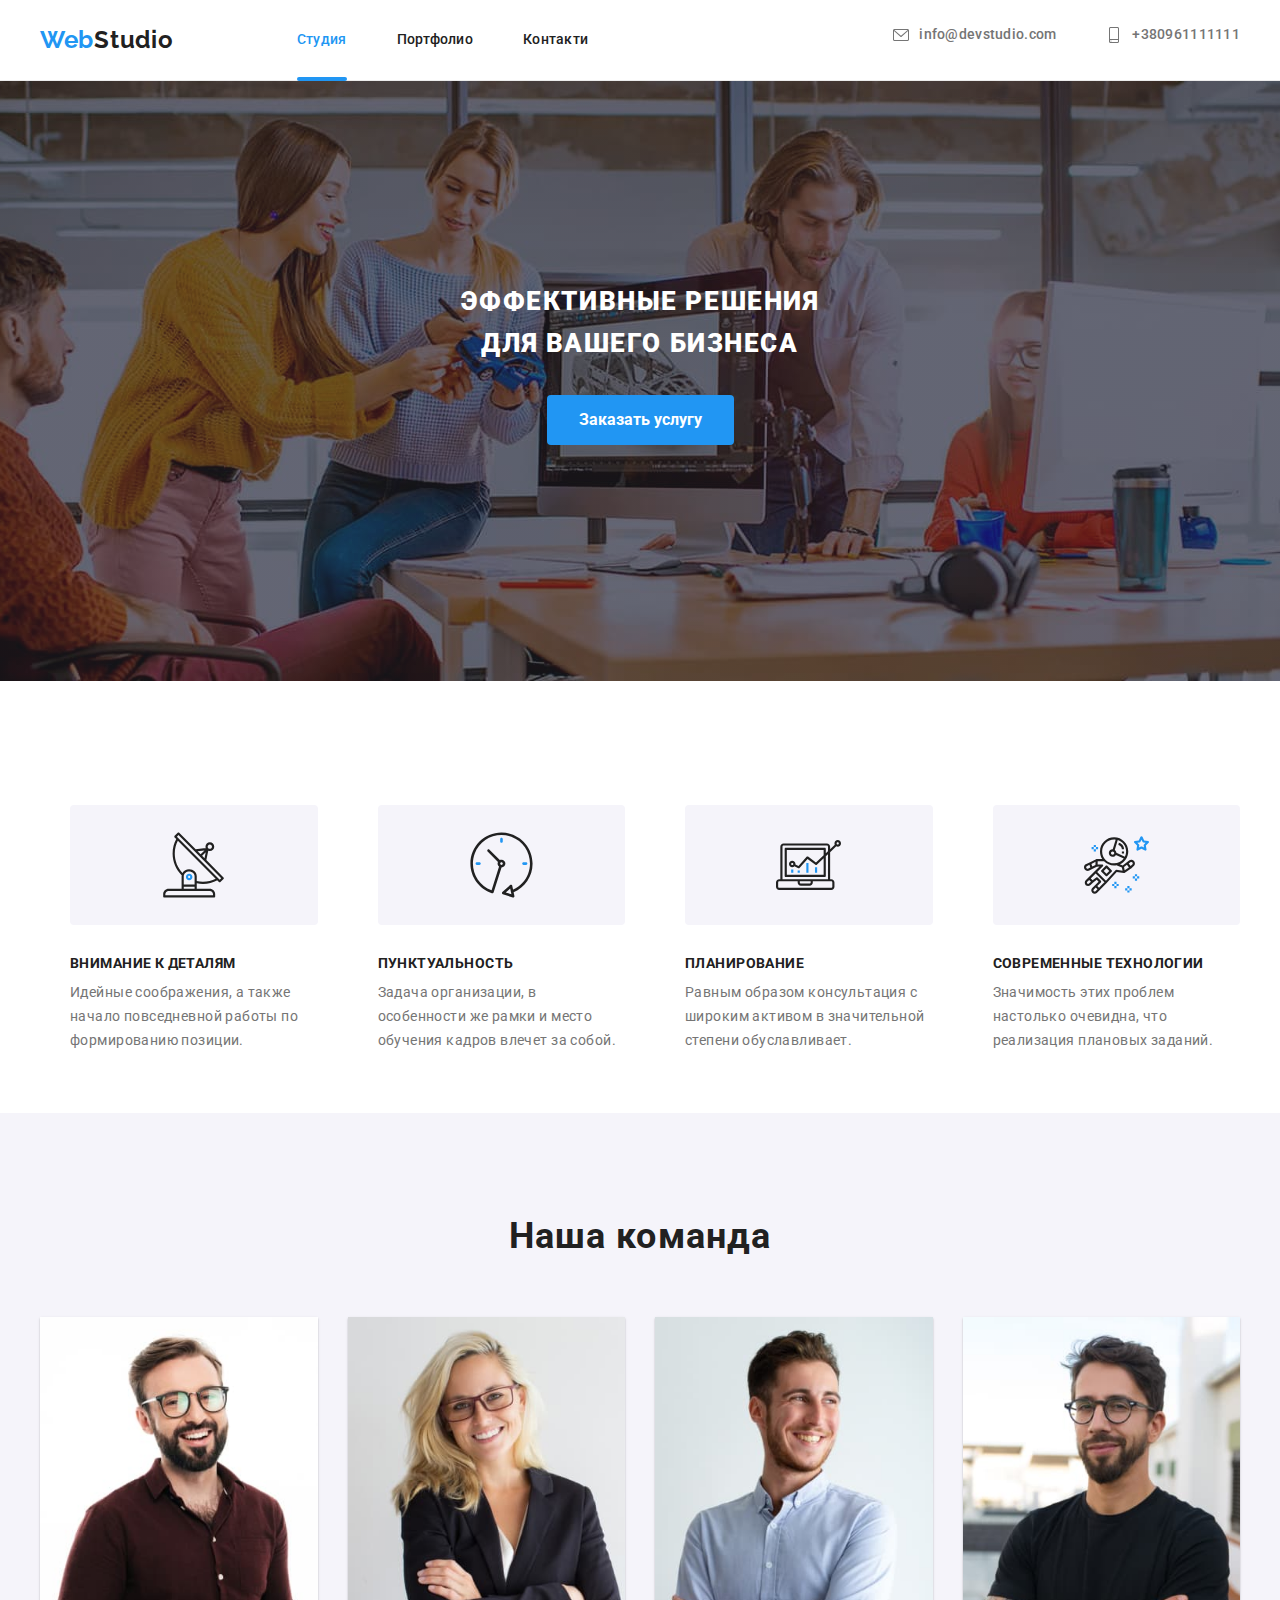
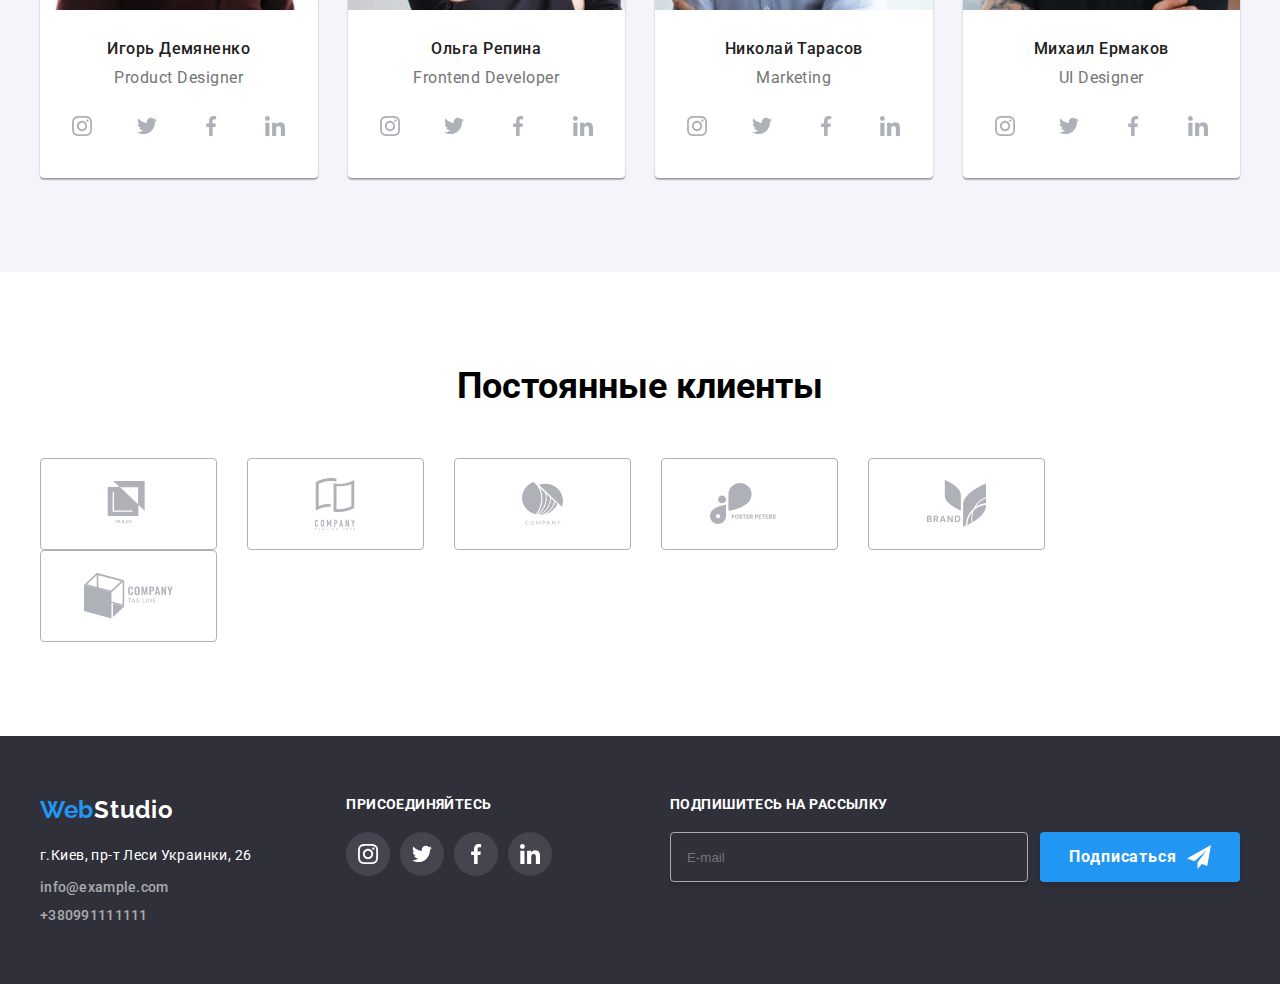
==== commit f0f48b42: "H/W/8/P" ====
--- a/index.html
+++ b/index.html
@@ -218,7 +218,10 @@
             <!-- Карточка Игорь Демяненко -->
             <li class="our-team__item">
               <img
-                srcset="./images/adaptive graphics/Игорь-Демьяненко-img.jpg 1x, ./images/adptive graphics/Игорь-Демьяненко-img@2x.jpg"
+                srcset="
+                  ./images/Игорь-Демьяненко-img.jpg    1x,
+                  ./images/Игорь-Демьяненко-img@2x.jpg 2x
+                "
                 src="./images/Игорь-Демяненко.jpg"
                 alt="Игорь Демяненко"
                 loading:lazy
@@ -289,7 +292,10 @@
 
             <li class="our-team__item">
               <img
-                srcset="./images/adaptive graphics/Ольга-Репина-img.jpg 1x, ./images/adaptive graphics/Ольга-Репина-img@2x.jpg"
+                srcset="
+                  ./images/Ольга-Репина-img.jpg    1x,
+                  ./images/Ольга-Репина-img@2x.jpg 2x
+                "
                 src="./images/Ольга-Репина.jpg"
                 alt="Ольга Репина"
                 loading:lazy
@@ -359,6 +365,10 @@
             <!-- Карточка Николай Тарасов -->
             <li class="our-team__item">
               <img
+                srcset="
+                  ./images/Николай-Тарасов-img.jpg    1x,
+                  ./images/Николай-Тарасов-img@2x.jpg 2x
+                "
                 src="./images/Николай-Тарасов.jpg"
                 alt="Николай Тарасов"
                 loading:lazy
@@ -429,6 +439,10 @@
 
             <li class="our-team__item">
               <img
+                srcset="
+                  ./images/Михаил-Ермаков-img.jpg    1x,
+                  ./images/Михаил-Ермаков-img@2x.jpg 2x
+                "
                 src="./images/Михаил-Ермаков.jpg"
                 alt="Михаил Ермаков"
                 loading:lazy
@@ -730,10 +744,6 @@
                 type="checkbox"
                 id="checkbox"
               />
-              <span class="form-checkbox__text"
-                >Соглашаюсь с рассылкой и принимаю</span
-              >
-              <a class="form-checkbox__link" href="#">Условия договора</a>
               <div class="modal-checkbox">
                 <svg width="16px" height="15px">
                   <use
@@ -742,6 +752,10 @@
                   ></use>
                 </svg>
               </div>
+              <span class="form-checkbox__text"
+                >Соглашаюсь с рассылкой и принимаю</span
+              >
+              <a class="form-checkbox__link" href="#">Условия договора</a>
             </label>
           </div>
           <button type="submit" class="modal-checkbox__button">
--- a/css/main.min.css
+++ b/css/main.min.css
@@ -1,2 +1,2 @@
-body{font-family:'Roboto', sans-serif}header{border-bottom:1px solid #ececec}*{margin:0;padding:0}ul,ol{list-style-type:none}img{display:block;max-width:100%;height:auto}.visually-hidden{position:absolute;width:1px;height:1px;margin:-1px;border:0;padding:0;white-space:nowrap;-webkit-clip-path:inset(100%);clip-path:inset(100%);clip:rect(0 0 0 0);overflow:hidden}.container{padding:0 15px;margin:0 auto;max-width:480px;min-width:320px}@media (min-width: 768px){.container{max-width:768px}}@media (min-width: 1200px){.container{max-width:1200px}}.header{border-bottom:1px solid #ececec}.header__container{display:-webkit-box;display:-ms-flexbox;display:flex;-webkit-box-pack:justify;-ms-flex-pack:justify;justify-content:space-between;-webkit-box-align:center;-ms-flex-align:center;align-items:center}.header-nav{display:none}@media (min-width: 768px){.header-nav{display:-webkit-box;display:-ms-flexbox;display:flex;-webkit-box-pack:justify;-ms-flex-pack:justify;justify-content:space-between;-webkit-box-align:center;-ms-flex-align:center;align-items:center}}@media (min-width: 768px){.nav-list{margin-right:84px;display:-webkit-box;display:-ms-flexbox;display:flex;-webkit-box-pack:justify;-ms-flex-pack:justify;justify-content:space-between}}@media (min-width: 1200px){.nav-list{margin-right:305px;margin-left:93px;list-style-type:none;display:-webkit-box;display:-ms-flexbox;display:flex}}.nav-list__item--hedding:not(:first-child){padding-left:50px}.nav-list__link{font-family:'Roboto';font-style:normal;font-weight:500;font-size:14px;line-height:1.14;letter-spacing:0.02em;text-align:left;color:#212121;text-decoration:none;position:relative;display:block;padding-top:32px;padding-bottom:32px;-webkit-transition:250ms cubic-bezier(0.4, 0, 0.2, 1);transition:250ms cubic-bezier(0.4, 0, 0.2, 1)}.nav-list__link:hover,.nav-list__link--current,.nav-list__link:focus{color:#2196f3}.nav-list__link--current::after{content:'';position:absolute;display:inline-block;bottom:-1px;left:0;width:100%;height:4px;border-radius:2px;background-color:#2196f3}.nav-contacts{list-style-type:none;display:-webkit-box;display:-ms-flexbox;display:flex}@media (min-width: 768px){.nav-contacts{-webkit-box-orient:vertical;-webkit-box-direction:normal;-ms-flex-direction:column;flex-direction:column}}@media (min-width: 1200px){.nav-contacts{-webkit-box-orient:horizontal;-webkit-box-direction:normal;-ms-flex-direction:row;flex-direction:row}}@media (min-width: 1200px){.nav-contacts__item--hedding:last-child{padding-left:50px}}.nav-contacts__item--hedding:not(:last-child){margin-bottom:10px}.nav-contacts__link{font-family:'Roboto';font-style:normal;font-weight:500;font-size:14px;line-height:1.14;letter-spacing:0.02em;color:rgba(255,255,255,0.6);text-decoration:none;-webkit-transition:250ms cubic-bezier(0.4, 0, 0.2, 1);transition:250ms cubic-bezier(0.4, 0, 0.2, 1)}@media (max-width: 1199px){.nav-contacts__link{font-size:12px;line-height:1.171}}.nav-contacts__link--header{color:#757575;display:-webkit-box;display:-ms-flexbox;display:flex;-webkit-box-align:center;-ms-flex-align:center;align-items:center;-webkit-transition:250ms cubic-bezier(0.4, 0, 0.2, 1);transition:250ms cubic-bezier(0.4, 0, 0.2, 1)}@media (min-width: 768px){.nav-contacts__link--header:not(:last-child){margin-bottom:10px}}.nav-contacts__link:hover,.nav-contacts__link:focus{color:#2196f3}.nav-contacts__icon{margin-right:10px;fill:currentColor;width:16px;height:16px}.logo{font-family:'Raleway';font-style:normal;font-weight:700;font-size:24px;line-height:1.174;letter-spacing:0.03em;color:#2196f3;text-decoration:none}@media (max-width: 767px){.logo{margin:16px 0 16px}}.logo__subtext{color:#212121}.logo__subtext--white{color:#fff}@media (min-width: 1200px){.banner{height:600px;max-width:1600px;margin-left:auto;margin-right:auto;background-image:-webkit-gradient(linear, left top, right top, from(rgba(47,48,58,0.4)), to(rgba(47,48,58,0.4))),url(../images/bg-hero.jpg);background-image:linear-gradient(to right, rgba(47,48,58,0.4), rgba(47,48,58,0.4)),url(../images/bg-hero.jpg);background-repeat:no-repeat;background-size:cover;background-position:center}}.container--main-title{font-family:'Roboto';font-style:normal;font-weight:900;font-size:26px;line-height:1.615;letter-spacing:0.06em;color:#fff;padding-top:200px;text-align:center;text-transform:uppercase}.banner__button{font-family:'Roboto';font-style:normal;font-weight:bold;font-size:16px;height:50px;background-color:#2196f3;color:#fff;padding:10px 32px;display:block;margin:30px auto 0;text-align:center;border-radius:4px;border:none;cursor:pointer}.backdrop{position:fixed;top:0;left:0;width:100%;height:100%;background-color:rgba(0,0,0,0.2);display:-webkit-box;display:-ms-flexbox;display:flex;-webkit-box-align:center;-ms-flex-align:center;align-items:center;-webkit-box-pack:center;-ms-flex-pack:center;justify-content:center}.backdrop.is-hidden{opacity:0;pointer-events:none}.modal{position:absolute;top:50%;left:50%;-webkit-transform:translate(-50%, -50%);transform:translate(-50%, -50%);max-width:528px;max-height:100vh;overflow-y:scroll;padding:40px;background-color:#fff;-webkit-box-shadow:0px 1px 3px rgba(0,0,0,0.12),0px 1px 1px rgba(0,0,0,0.14),0px 2px 1px rgba(0,0,0,0.2);box-shadow:0px 1px 3px rgba(0,0,0,0.12),0px 1px 1px rgba(0,0,0,0.14),0px 2px 1px rgba(0,0,0,0.2);border-radius:4px;-webkit-appearance:none;-ms-overflow-style:none;overflow:-moz-scrollbars-none;overflow-y:-moz-hidden-unscrollable}.modal::-webkit-scrollbar{width:0}.close-button{position:absolute;top:8px;right:8px;display:-webkit-box;display:-ms-flexbox;display:flex;-webkit-box-align:center;-ms-flex-align:center;align-items:center;-webkit-box-pack:center;-ms-flex-pack:center;justify-content:center;width:30px;height:30px;margin-left:auto;background-color:#fff;border:1px solid rgba(0,0,0,0.1);border-radius:100%;cursor:pointer}.close-button:hover .close-button__icon,.close-button:focus .close-button__icon{fill:#2196f3}.close-button__icon{position:absolute;right:8px;top:8px;-webkit-transition:250ms cubic-bezier(0.4, 0, 0.2, 1);transition:250ms cubic-bezier(0.4, 0, 0.2, 1)}.modal-text{font-family:'Roboto';font-weight:700;font-style:normal;font-size:20px;line-height:1.172;letter-spacing:0.03em;text-align:center}.group-form{display:-webkit-box;display:-ms-flexbox;display:flex;-webkit-box-orient:vertical;-webkit-box-direction:normal;-ms-flex-direction:column;flex-direction:column;margin-top:10px}.group-form__name{font-family:'Roboto';font-weight:400;font-style:normal;font-size:12px;line-height:1.171;color:#757575;margin-bottom:4px}.wrapper{position:relative}.wrapper__input{width:100%;font-family:inherit;padding:12px 35px;border:1px solid rgba(33,33,33,0.2);-webkit-box-sizing:border-box;box-sizing:border-box;border-radius:4px;cursor:pointer;outline:none;resize:none;height:40px;-webkit-transition:250ms cubic-bezier(0.4, 0, 0.2, 1);transition:250ms cubic-bezier(0.4, 0, 0.2, 1)}.wrapper__input:hover,.wrapper__input:focus{border:1px solid #2196f3}.wrapper__input:focus+.wrapper__icon,.wrapper__input:hover+.wrapper__icon{fill:#2196f3}.wrapper__icon{position:absolute;top:50%;left:12px;-webkit-transform:translateY(-50%);transform:translateY(-50%);-webkit-transition:250ms cubic-bezier(0.4, 0, 0.2, 1);transition:250ms cubic-bezier(0.4, 0, 0.2, 1)}.wrapper__input--textarea{height:120px;padding:12px 16px}.contract{display:block;margin-top:20px;margin-bottom:30px}.form-checkbox{cursor:pointer;position:relative}.form-checkbox__text{margin-left:24px;font-family:'Roboto';font-weight:400;font-style:normal;font-size:14px;line-height:1.714;letter-spacing:0.03em;color:#757575}.form-checkbox__link{font-family:'Roboto';font-weight:400;font-style:normal;font-size:14px;line-height:1.714;letter-spacing:0.03em;color:#2196f3}.form-checkbox__input:checked ~ .modal-checkbox .modal-checkbox__icon{display:block}.form-checkbox__input:checked ~ .modal-checkbox{border:none}.modal-checkbox{border:1px solid #212121;border-radius:2px;width:16px;height:15px;position:absolute;top:50%;-webkit-transform:translateY(-50%);transform:translateY(-50%)}.modal-checkbox__icon{display:none}.modal-checkbox__button{display:-webkit-box;display:-ms-flexbox;display:flex;text-align:center;margin:0 auto;font-family:'Roboto';font-style:normal;font-weight:bold;font-size:16px;line-height:1.875;letter-spacing:0.06em;color:#fff;background-color:#188ce8;-webkit-box-shadow:0px 4px 4px 0px rgba(0,0,0,0.15);box-shadow:0px 4px 4px 0px rgba(0,0,0,0.15);padding:10px 55px;border-radius:4px;cursor:pointer;border:none}.features{padding-top:60px;padding-bottom:60px}@media (min-width: 1200px){.features{padding-top:94px}}@media (min-width: 768px) and (max-width: 1199px){.our-features{display:-webkit-box;display:-ms-flexbox;display:flex;-ms-flex-wrap:wrap;flex-wrap:wrap;margin-top:calc(-1 * 30px);margin-left:calc(-1 * 30px)}}@media (min-width: 1200px){.our-features{display:-webkit-box;display:-ms-flexbox;display:flex;-webkit-box-pack:justify;-ms-flex-pack:justify;justify-content:space-between}}@media (max-width: 767px){.our-features__item{display:-webkit-box;display:-ms-flexbox;display:flex;-webkit-box-align:center;-ms-flex-align:center;align-items:center;-webkit-box-pack:center;-ms-flex-pack:center;justify-content:center;-webkit-box-orient:vertical;-webkit-box-direction:normal;-ms-flex-direction:column;flex-direction:column}.our-features__item:not(:last-child){margin-bottom:30px}}@media (min-width: 768px){.our-features__item{-ms-flex-preferred-size:calc(100% / 2 - 30px);flex-basis:calc(100% / 2 - 30px);margin-left:30px;margin-top:30px}}@media (min-width: 1200px){.our-features__item{width:270px}.our-features__item:not(:last-child){margin-right:30px}}.our-features__icon{width:100%;height:120px;background:#f5f4fa;border-radius:4px;margin-bottom:30px;display:-webkit-box;display:-ms-flexbox;display:flex;-webkit-box-pack:center;-ms-flex-pack:center;justify-content:center;-webkit-box-align:center;-ms-flex-align:center;align-items:center}.our-features__subtitle{font-family:'Roboto';font-style:normal;font-weight:700;font-size:14px;line-height:1.172;letter-spacing:0.03em;color:#212121;text-transform:uppercase}.our-features__text{font-family:'Roboto';font-style:normal;font-weight:400;font-size:14px;line-height:1.714;letter-spacing:0.03em;color:#757575;padding-top:10px}.what-we-do{display:none}.our-team{background-color:#f5f4fa;display:-webkit-box;display:-ms-flexbox;display:flex;padding-top:60px;padding-bottom:60px}@media (min-width: 1200px){.our-team{padding-top:94px;padding-bottom:94px}}.our-team-title{font-family:'Roboto';font-style:normal;font-weight:700;font-size:28px;line-height:1.171;letter-spacing:0.03em;color:#212121;text-align:center;margin-bottom:30px}@media (min-width: 1200px){.our-team-title{font-size:36px;line-height:1.66;margin-bottom:50px}}.our-team-workers{list-style-type:none;-webkit-box-pack:center;-ms-flex-pack:center;justify-content:center}@media (min-width: 768px){.our-team-workers{display:-webkit-box;display:-ms-flexbox;display:flex;-ms-flex-wrap:wrap;flex-wrap:wrap;margin-top:calc(-1 * 30px);margin-left:calc(-1 * 30px)}}@media (min-width: 1200px){.our-team-workers{margin-top:calc(-1 * 50px);margin-left:calc(-1 * 30px)}}.our-team__item{background-color:#fff;-webkit-box-shadow:0px 1px 3px rgba(0,0,0,0.12),0px 1px 1px rgba(0,0,0,0.14),0px 2px 1px rgba(0,0,0,0.2);box-shadow:0px 1px 3px rgba(0,0,0,0.12),0px 1px 1px rgba(0,0,0,0.14),0px 2px 1px rgba(0,0,0,0.2);border-radius:0px 0px 4px 4px;display:-webkit-box;display:-ms-flexbox;display:flex;-webkit-box-orient:vertical;-webkit-box-direction:normal;-ms-flex-direction:column;flex-direction:column;margin-top:30px}@media (min-width: 768px){.our-team__item{-ms-flex-preferred-size:calc(100% / 2 - 30px);flex-basis:calc(100% / 2 - 30px);margin-top:30px;margin-left:30px}}@media (min-width: 1200px){.our-team__item{-ms-flex-preferred-size:calc(100% / 4 - 30px);flex-basis:calc(100% / 4 - 30px);margin-top:50px;margin-left:30px}}.workers-card{margin-top:30px;background-color:#fff;text-align:center}.workers-card__name{font-family:'Roboto';font-style:normal;font-weight:500;font-size:16px;line-height:1.18;letter-spacing:0.03em;color:#212121}.workers-card__position{font-family:'Roboto';font-style:normal;font-weight:400;font-size:16px;line-height:1.18;letter-spacing:0.03em;color:#757575;margin-top:10px}.employee-list{list-style-type:none;margin-top:16px;margin-bottom:24px;display:-webkit-box;display:-ms-flexbox;display:flex;-webkit-box-pack:center;-ms-flex-pack:center;justify-content:center;background-color:#fff}@media (min-width: 1200px){.employee-list{margin-bottom:30px;-webkit-box-pack:space-evenly;-ms-flex-pack:space-evenly;justify-content:space-evenly}}.employee-list__link{width:44px;height:44px;border-radius:100%;display:-webkit-box;display:-ms-flexbox;display:flex;-webkit-box-pack:center;-ms-flex-pack:center;justify-content:center;-webkit-box-align:center;-ms-flex-align:center;align-items:center;background-color:rgba(255,255,255,0.1);-webkit-transition:250ms cubic-bezier(0.4, 0, 0.2, 1);transition:250ms cubic-bezier(0.4, 0, 0.2, 1)}.employee-list__link:hover .employee-list__icon,.employee-list__link:focus .employee-list__icon{fill:#fff}.employee-list__link:hover:hover,.employee-list__link:hover:focus,.employee-list__link:focus:hover,.employee-list__link:focus:focus{background-color:#2196f3}.employee-list__icon{fill:currentColor;fill:#afb1b8}.regular-customers{padding:60px 0}@media (min-width: 1200px){.regular-customers{padding:94px 0}}.regular-customers__title{font-family:'Roboto';font-style:700;font-size:28px;line-height:1.171;letter-spacing:3%;text-align:center}@media (min-width: 1200px){.regular-customers__title{font-size:36px;line-height:1.16}}.customers__list{display:-webkit-box;display:-ms-flexbox;display:flex;-ms-flex-wrap:wrap;flex-wrap:wrap}@media (max-width: 767px){.customers__list{margin-left:calc(-1 * 30px)}}@media (min-width: 768px) and (max-width: 1199px){.customers__list{margin-left:calc(-1 * 30px)}}@media (min-width: 1200px){.customers__list{margin:50px -15px 0}}.customers__item{border:1px solid #afb1b8;text-align:center;display:-webkit-box;display:-ms-flexbox;display:flex;-webkit-box-pack:center;-ms-flex-pack:center;justify-content:center;border-radius:4px;height:90px;-webkit-transition:250ms cubic-bezier(0.4, 0, 0.2, 1);transition:250ms cubic-bezier(0.4, 0, 0.2, 1)}@media (max-width: 767px){.customers__item{-ms-flex-preferred-size:calc(100% / 2 - 30px);flex-basis:calc(100% / 2 - 30px);margin-top:30px;margin-left:30px}}@media (min-width: 768px) and (max-width: 1199px){.customers__item{-ms-flex-preferred-size:calc((100% - 90px) / 3);flex-basis:calc((100% - 90px) / 3);margin-top:30px;margin-left:30px}}@media (min-width: 1200px){.customers__item{width:calc(100% / 6 - 30px);margin:0 15px}}.customers__item:hover{border-color:#2196f3}.customers__link{display:-webkit-box;display:-ms-flexbox;display:flex;-webkit-box-pack:center;-ms-flex-pack:center;justify-content:center;-webkit-box-align:center;-ms-flex-align:center;align-items:center;width:170px;height:90px;color:#2196f3}.customers__link:hover .customers__icon,.customers__link:focus .customers__icon{fill:#2196f3}.customers__icon{fill:#afb1b8;display:-webkit-box;display:-ms-flexbox;display:flex;-webkit-box-pack:center;-ms-flex-pack:center;justify-content:center;-webkit-box-align:center;-ms-flex-align:center;align-items:center;-webkit-transition:250ms cubic-bezier(0.4, 0, 0.2, 1);transition:250ms cubic-bezier(0.4, 0, 0.2, 1)}.footer{background:#2f303a;padding:60px 0;border:1px;display:block}.footer--container{display:-webkit-box;display:-ms-flexbox;display:flex}@media (max-width: 767px){.footer--container{-webkit-box-orient:vertical;-webkit-box-direction:normal;-ms-flex-direction:column;flex-direction:column;-webkit-box-align:center;-ms-flex-align:center;align-items:center;text-align:center}}@media (min-width: 768px) and (max-width: 1199px){.footer--container{-webkit-box-orient:vertical;-webkit-box-direction:normal;-ms-flex-direction:column;flex-direction:column;-webkit-box-align:start;-ms-flex-align:start;align-items:flex-start;text-align:center}}@media (min-width: 1200px){.footer--container{-webkit-box-pack:justify;-ms-flex-pack:justify;justify-content:space-between}}@media (min-width: 768px) and (max-width: 1199px){.footer-section{margin-left:76px}}.footer-address{margin-top:20px;display:-webkit-box;display:-ms-flexbox;display:flex;-webkit-box-orient:vertical;-webkit-box-direction:normal;-ms-flex-direction:column;flex-direction:column}@media (min-width: 1200px){.footer-address{-webkit-box-align:start;-ms-flex-align:start;align-items:flex-start}}.footer-address__text{font-family:'Roboto';font-style:normal;font-weight:normal;font-size:14px;line-height:1.714;letter-spacing:0.03em;color:#fff;margin-bottom:8px}@media (min-width: 1200px){.footer-address__text{margin-bottom:9px}}.footer-contacts__item--hedding:not(:last-child){margin-bottom:8px}@media (min-width: 1200px){.footer-contacts__item--hedding:not(:last-child){margin-bottom:9px}}.footer-contacts__link{font-family:'Roboto';font-style:normal;font-weight:500;font-size:14px;line-height:1.714;letter-spacing:0.03em;color:rgba(255,255,255,0.6);text-decoration:none;-webkit-transition:250ms cubic-bezier(0.4, 0, 0.2, 1);transition:250ms cubic-bezier(0.4, 0, 0.2, 1)}@media (min-width: 1200px){.footer-contacts__link{line-height:1.14;letter-spacing:0.02em}}.footer-contacts__link:hover,.footer-contacts__link:focus{color:#2196f3}.social-container{width:206px}@media (max-width: 1199px){.social-container{margin-top:60px}}@media (min-width: 768px) and (max-width: 1199px){.social-container{position:absolute;margin-left:473px;margin-top:5px}}@media (min-width: 1200px){.social-container{margin-left:70px;line-height:1.14}}.social-container__text{font-family:Roboto;font-style:normal;font-weight:bold;font-size:14px;line-height:1.172;letter-spacing:0.03em;text-transform:uppercase;color:#fff;margin-bottom:20px}.share-footer{display:-webkit-box;display:-ms-flexbox;display:flex;-webkit-box-pack:justify;-ms-flex-pack:justify;justify-content:space-between}.share-networks__link{width:44px;height:44px;border-radius:100%;display:-webkit-box;display:-ms-flexbox;display:flex;-webkit-box-pack:center;-ms-flex-pack:center;justify-content:center;-webkit-box-align:center;-ms-flex-align:center;align-items:center;background-color:rgba(255,255,255,0.1);-webkit-transition:250ms cubic-bezier(0.4, 0, 0.2, 1);transition:250ms cubic-bezier(0.4, 0, 0.2, 1)}.share-networks__link:hover,.share-networks__link:focus{background-color:#2196f3;color:#fff}.share-networks__icon{fill:#fff}@media (max-width: 1199px){.subscribe{margin-top:60px}}@media (min-width: 1200px){.subscribe{margin-left:93px;width:570px}}.subscribe-form{display:-webkit-box;display:-ms-flexbox;display:flex}@media (max-width: 1199px){.subscribe-form{-webkit-box-orient:vertical;-webkit-box-direction:normal;-ms-flex-direction:column;flex-direction:column;-webkit-box-align:center;-ms-flex-align:center;align-items:center}}@media (min-width: 768px) and (max-width: 1199px){.subscribe-form{margin-top:60px;margin-left:166px}}@media (min-width: 1200px){.subscribe-form{-ms-flex-wrap:wrap;flex-wrap:wrap}}.subscribe-form__text{font-family:'Roboto';font-weight:700;font-style:normal;font-size:14px;line-height:1.172;letter-spacing:0.03em;color:#fff;text-transform:uppercase;margin-bottom:20px;-webkit-box-flex:1;-ms-flex-positive:1;flex-grow:1}.subscribe-form__label{-webkit-box-orient:vertical;-webkit-box-direction:normal;-ms-flex-direction:column;flex-direction:column;-webkit-box-align:start;-ms-flex-align:start;align-items:flex-start}@media (min-width: 1200px){.subscribe-form__label{display:-webkit-box;display:-ms-flexbox;display:flex}}.subscribe-form__input{width:450px;height:50px;padding-left:16px;background-color:inherit;border:1px solid rgba(255,255,255,0.6);-webkit-box-sizing:border-box;box-sizing:border-box;-webkit-box-shadow:0px 4px 4px 0px rgba(0,0,0,0.15);box-shadow:0px 4px 4px 0px rgba(0,0,0,0.15);border-radius:4px;color:#fff}@media (min-width: 1200px){.subscribe-form__input{width:358px}}.subscribe-button{font-family:'Roboto';font-weight:700;font-style:normal;font-size:16px;line-height:1.875;letter-spacing:0.06em;color:#fff;background-color:#2196f3;-webkit-box-shadow:0px 4px 4px 0px rgba(0,0,0,0.15);box-shadow:0px 4px 4px 0px rgba(0,0,0,0.15);border:none;height:50px;border-radius:4px;width:200px;cursor:pointer;display:-webkit-box;display:-ms-flexbox;display:flex;-webkit-box-align:center;-ms-flex-align:center;align-items:center;-webkit-box-pack:center;-ms-flex-pack:center;justify-content:center;-webkit-box-sizing:border-box;box-sizing:border-box}@media (max-width: 1199px){.subscribe-button{margin-top:20px}}@media (min-width: 1200px){.subscribe-button{margin-left:12px}}.subscribe-button__icon{margin-left:10px;fill:#fff;-webkit-box-pack:center;-ms-flex-pack:center;justify-content:center}.portfolio{padding-top:94px}.buttons{list-style-type:none;display:-webkit-box;display:-ms-flexbox;display:flex;-webkit-box-pack:center;-ms-flex-pack:center;justify-content:center;margin-bottom:34px}.buttons__name:not(:last-child){margin-right:8px}.buttons__title{background:#f5f4fa;color:#212121;font-family:'Roboto';font-weight:500;font-size:16px;line-height:1.62;text-align:center;letter-spacing:0.03em;padding:6px 22px;border-radius:4px;border:none;cursor:pointer;-webkit-transition:250ms cubic-bezier(0.4, 0, 0.2, 1);transition:250ms cubic-bezier(0.4, 0, 0.2, 1)}.buttons__title.active,.buttons__title:hover,.buttons__title:focus{background:#2196f3;color:#fff;-webkit-box-shadow:0px 3px 1px rgba(0,0,0,0.1),0px 1px 2px rgba(0,0,0,0.08),0px 2px 2px rgba(0,0,0,0.12);box-shadow:0px 3px 1px rgba(0,0,0,0.1),0px 1px 2px rgba(0,0,0,0.08),0px 2px 2px rgba(0,0,0,0.12);border-radius:4px}.portfolio-cards{list-style-type:none;display:-webkit-box;display:-ms-flexbox;display:flex;-ms-flex-wrap:wrap;flex-wrap:wrap;padding-bottom:94px;margin-left:calc(-1 * 30px);margin-top:calc(-1 * 30px)}.portfolio-cards__item{-ms-flex-preferred-size:calc(100% / 3 - 30px);flex-basis:calc(100% / 3 - 30px);margin-left:30px;margin-top:30px;border:1px solid #eeeeee}.portfolio-cards__item:hover{-webkit-box-shadow:0px 1px 1px rgba(0,0,0,0.12),0px 4px 4px rgba(0,0,0,0.06),1px 4px 6px rgba(0,0,0,0.16);box-shadow:0px 1px 1px rgba(0,0,0,0.12),0px 4px 4px rgba(0,0,0,0.06),1px 4px 6px rgba(0,0,0,0.16)}.portfolio-cards__item:hover .hover-thumb{-webkit-transform:translateY(0);transform:translateY(0)}.portfolio-cards__link{text-decoration:none;display:block}.portfolio-cards__link:hover,.portfolio-cards__link:focus{-webkit-box-shadow:0px 1px 1px rgba(0,0,0,0.12),0px 4px 4px rgba(0,0,0,0.06),1px 4px 6px rgba(0,0,0,0.16);box-shadow:0px 1px 1px rgba(0,0,0,0.12),0px 4px 4px rgba(0,0,0,0.06),1px 4px 6px rgba(0,0,0,0.16)}.card-thumb{position:relative;overflow:hidden;width:100%;height:294px}.hover-thumb{position:absolute;top:0;left:0;right:0;bottom:0;background-color:rgba(33,150,243,0.9);padding:63px 24px;font-size:18px;line-height:calc(28 / 18);color:white;-webkit-transition:-webkit-transform 250ms cubic-bezier(0.4, 0, 0.2, 1);transition:-webkit-transform 250ms cubic-bezier(0.4, 0, 0.2, 1);transition:transform 250ms cubic-bezier(0.4, 0, 0.2, 1);transition:transform 250ms cubic-bezier(0.4, 0, 0.2, 1), -webkit-transform 250ms cubic-bezier(0.4, 0, 0.2, 1);-webkit-transform:translateY(101%);transform:translateY(101%)}.hover-thumb__text{font-family:Roboto;font-size:18px;line-height:1.555;font-style:normal;font-weight:400;letter-spacing:0.03em;text-align:left}.card-content{padding:20px 24px}.card-content__headling{font-family:Roboto;font-style:normal;font-weight:bold;font-size:18px;line-height:2;letter-spacing:0.06em;color:#212121}.card-content__text{margin-top:4px;font-family:Roboto;font-style:normal;font-weight:normal;font-size:16px;line-height:1.87;letter-spacing:0.03em;color:#757575}
+body{font-family:'Roboto', sans-serif}header{border-bottom:1px solid #ececec}*{margin:0;padding:0}ul,ol{list-style-type:none}img{display:block;max-width:100%;height:auto}.visually-hidden{position:absolute;width:1px;height:1px;margin:-1px;border:0;padding:0;white-space:nowrap;-webkit-clip-path:inset(100%);clip-path:inset(100%);clip:rect(0 0 0 0);overflow:hidden}.container{padding:0 15px;margin:0 auto;max-width:480px;min-width:320px}@media (min-width: 768px){.container{max-width:768px}}@media (min-width: 1200px){.container{max-width:1200px}}.header{border-bottom:1px solid #ececec}.header__container{display:-webkit-box;display:-ms-flexbox;display:flex;-webkit-box-pack:justify;-ms-flex-pack:justify;justify-content:space-between;-webkit-box-align:center;-ms-flex-align:center;align-items:center}.header-nav{display:none}@media (min-width: 768px){.header-nav{display:-webkit-box;display:-ms-flexbox;display:flex;-webkit-box-pack:justify;-ms-flex-pack:justify;justify-content:space-between;-webkit-box-align:center;-ms-flex-align:center;align-items:center}}@media (min-width: 768px){.nav-list{margin-right:84px;display:-webkit-box;display:-ms-flexbox;display:flex;-webkit-box-pack:justify;-ms-flex-pack:justify;justify-content:space-between}}@media (min-width: 1200px){.nav-list{margin-right:305px;margin-left:93px;list-style-type:none;display:-webkit-box;display:-ms-flexbox;display:flex}}.nav-list__item--hedding:not(:first-child){padding-left:50px}.nav-list__link{font-family:'Roboto';font-style:normal;font-weight:500;font-size:14px;line-height:1.14;letter-spacing:0.02em;text-align:left;color:#212121;text-decoration:none;position:relative;display:block;padding-top:32px;padding-bottom:32px;-webkit-transition:250ms cubic-bezier(0.4, 0, 0.2, 1);transition:250ms cubic-bezier(0.4, 0, 0.2, 1)}.nav-list__link:hover,.nav-list__link--current,.nav-list__link:focus{color:#2196f3}.nav-list__link--current::after{content:'';position:absolute;display:inline-block;bottom:-1px;left:0;width:100%;height:4px;border-radius:2px;background-color:#2196f3}.nav-contacts{list-style-type:none;display:-webkit-box;display:-ms-flexbox;display:flex}@media (min-width: 768px){.nav-contacts{-webkit-box-orient:vertical;-webkit-box-direction:normal;-ms-flex-direction:column;flex-direction:column}}@media (min-width: 1200px){.nav-contacts{-webkit-box-orient:horizontal;-webkit-box-direction:normal;-ms-flex-direction:row;flex-direction:row}}@media (min-width: 1200px){.nav-contacts__item--hedding:last-child{padding-left:50px}}.nav-contacts__item--hedding:not(:last-child){margin-bottom:10px}.nav-contacts__link{font-family:'Roboto';font-style:normal;font-weight:500;font-size:14px;line-height:1.14;letter-spacing:0.02em;color:rgba(255,255,255,0.6);text-decoration:none;-webkit-transition:250ms cubic-bezier(0.4, 0, 0.2, 1);transition:250ms cubic-bezier(0.4, 0, 0.2, 1)}@media (max-width: 1199px){.nav-contacts__link{font-size:12px;line-height:1.171}}.nav-contacts__link--header{color:#757575;display:-webkit-box;display:-ms-flexbox;display:flex;-webkit-box-align:center;-ms-flex-align:center;align-items:center;-webkit-transition:250ms cubic-bezier(0.4, 0, 0.2, 1);transition:250ms cubic-bezier(0.4, 0, 0.2, 1)}@media (min-width: 768px){.nav-contacts__link--header:not(:last-child){margin-bottom:10px}}.nav-contacts__link:hover,.nav-contacts__link:focus{color:#2196f3}.nav-contacts__icon{margin-right:10px;fill:currentColor;width:16px;height:16px}.logo{font-family:'Raleway';font-style:normal;font-weight:700;font-size:24px;line-height:1.174;letter-spacing:0.03em;color:#2196f3;text-decoration:none}@media (max-width: 767px){.logo{margin:16px 0 16px}}.logo__subtext{color:#212121}.logo__subtext--white{color:#fff}@media (min-width: 1200px){.banner{height:600px;max-width:1600px;margin-left:auto;margin-right:auto;background-image:-webkit-gradient(linear, left top, right top, from(rgba(47,48,58,0.4)), to(rgba(47,48,58,0.4))),url(../images/bg-hero.jpg);background-image:linear-gradient(to right, rgba(47,48,58,0.4), rgba(47,48,58,0.4)),url(../images/bg-hero.jpg);background-repeat:no-repeat;background-size:cover;background-position:center}}.container--main-title{font-family:'Roboto';font-style:normal;font-weight:900;font-size:26px;line-height:1.615;letter-spacing:0.06em;color:#fff;padding-top:200px;text-align:center;text-transform:uppercase}.banner__button{font-family:'Roboto';font-style:normal;font-weight:bold;font-size:16px;height:50px;background-color:#2196f3;color:#fff;padding:10px 32px;display:block;margin:30px auto 0;text-align:center;border-radius:4px;border:none;cursor:pointer}.backdrop{position:fixed;top:0;left:0;width:100%;height:100%;background-color:rgba(0,0,0,0.2);display:-webkit-box;display:-ms-flexbox;display:flex;-webkit-box-align:center;-ms-flex-align:center;align-items:center;-webkit-box-pack:center;-ms-flex-pack:center;justify-content:center}.backdrop.is-hidden{opacity:0;pointer-events:none}.modal{position:absolute;top:50%;left:50%;-webkit-transform:translate(-50%, -50%);transform:translate(-50%, -50%);max-width:528px;max-height:100vh;overflow-y:scroll;padding:40px;background-color:#fff;-webkit-box-shadow:0px 1px 3px rgba(0,0,0,0.12),0px 1px 1px rgba(0,0,0,0.14),0px 2px 1px rgba(0,0,0,0.2);box-shadow:0px 1px 3px rgba(0,0,0,0.12),0px 1px 1px rgba(0,0,0,0.14),0px 2px 1px rgba(0,0,0,0.2);border-radius:4px;-webkit-appearance:none;-ms-overflow-style:none;overflow:-moz-scrollbars-none;overflow-y:-moz-hidden-unscrollable}@media (max-width: 1199px){.modal{max-width:450px;width:100%}}.modal::-webkit-scrollbar{width:0}.close-button{position:absolute;top:8px;right:8px;display:-webkit-box;display:-ms-flexbox;display:flex;-webkit-box-align:center;-ms-flex-align:center;align-items:center;-webkit-box-pack:center;-ms-flex-pack:center;justify-content:center;width:30px;height:30px;margin-left:auto;background-color:#fff;border:1px solid rgba(0,0,0,0.1);border-radius:100%;cursor:pointer}.close-button:hover .close-button__icon,.close-button:focus .close-button__icon{fill:#2196f3}.close-button__icon{position:absolute;right:8px;top:8px;-webkit-transition:250ms cubic-bezier(0.4, 0, 0.2, 1);transition:250ms cubic-bezier(0.4, 0, 0.2, 1)}.modal-text{font-family:'Roboto';font-weight:700;font-style:normal;font-size:20px;line-height:1.172;letter-spacing:0.03em;text-align:center}.group-form{display:-webkit-box;display:-ms-flexbox;display:flex;-webkit-box-orient:vertical;-webkit-box-direction:normal;-ms-flex-direction:column;flex-direction:column;margin-top:10px}.group-form__name{font-family:'Roboto';font-weight:400;font-style:normal;font-size:12px;line-height:1.171;color:#757575;margin-bottom:4px}.wrapper{position:relative}.wrapper__input{width:100%;font-family:inherit;padding:12px 35px;border:1px solid rgba(33,33,33,0.2);-webkit-box-sizing:border-box;box-sizing:border-box;border-radius:4px;cursor:pointer;outline:none;resize:none;height:40px;-webkit-transition:250ms cubic-bezier(0.4, 0, 0.2, 1);transition:250ms cubic-bezier(0.4, 0, 0.2, 1)}.wrapper__input:hover,.wrapper__input:focus{border:1px solid #2196f3}.wrapper__input:focus+.wrapper__icon,.wrapper__input:hover+.wrapper__icon{fill:#2196f3}.wrapper__icon{position:absolute;top:50%;left:12px;-webkit-transform:translateY(-50%);transform:translateY(-50%);-webkit-transition:250ms cubic-bezier(0.4, 0, 0.2, 1);transition:250ms cubic-bezier(0.4, 0, 0.2, 1)}.wrapper__input--textarea{height:120px;padding:12px 16px}.contract{display:block;margin-top:20px;margin-bottom:30px}.form-checkbox{cursor:pointer;position:relative}.form-checkbox__text{margin-left:24px;font-family:'Roboto';font-weight:400;font-style:normal;font-size:14px;line-height:1.714;letter-spacing:0.03em;color:#757575}@media (max-width: 1199px){.form-checkbox__text{font-size:12px;line-height:1.171;display:inline-block;vertical-align:middle;margin-left:6px}}.form-checkbox__link{font-family:'Roboto';font-weight:400;font-style:normal;font-size:14px;line-height:1.714;letter-spacing:0.03em;color:#2196f3}@media (max-width: 1199px){.form-checkbox__link{font-size:12px;line-height:1.171}}.form-checkbox__input:checked ~ .modal-checkbox .modal-checkbox__icon{display:block}.form-checkbox__input:checked ~ .modal-checkbox{border:none}.modal-checkbox{border:1px solid #212121;border-radius:2px;width:16px;height:15px}@media (max-width: 1199px){.modal-checkbox{display:inline-block;vertical-align:middle}}@media (min-width: 1200px){.modal-checkbox{position:absolute;top:50%;-webkit-transform:translateY(-50%);transform:translateY(-50%)}}.modal-checkbox__icon{display:none}.modal-checkbox__button{display:-webkit-box;display:-ms-flexbox;display:flex;text-align:center;margin:0 auto;font-family:'Roboto';font-style:normal;font-weight:bold;font-size:16px;line-height:1.875;letter-spacing:0.06em;color:#fff;background-color:#188ce8;-webkit-box-shadow:0px 4px 4px 0px rgba(0,0,0,0.15);box-shadow:0px 4px 4px 0px rgba(0,0,0,0.15);padding:10px 55px;border-radius:4px;cursor:pointer;border:none}.features{padding-top:60px;padding-bottom:60px}@media (min-width: 1200px){.features{padding-top:94px}}@media (min-width: 768px) and (max-width: 1199px){.our-features{display:-webkit-box;display:-ms-flexbox;display:flex;-ms-flex-wrap:wrap;flex-wrap:wrap;margin-top:calc(-1 * 30px);margin-left:calc(-1 * 30px)}}@media (min-width: 1200px){.our-features{display:-webkit-box;display:-ms-flexbox;display:flex;-webkit-box-pack:justify;-ms-flex-pack:justify;justify-content:space-between}}@media (max-width: 767px){.our-features__item{display:-webkit-box;display:-ms-flexbox;display:flex;-webkit-box-align:center;-ms-flex-align:center;align-items:center;-webkit-box-pack:center;-ms-flex-pack:center;justify-content:center;-webkit-box-orient:vertical;-webkit-box-direction:normal;-ms-flex-direction:column;flex-direction:column}.our-features__item:not(:last-child){margin-bottom:30px}}@media (min-width: 768px){.our-features__item{-ms-flex-preferred-size:calc(100% / 2 - 30px);flex-basis:calc(100% / 2 - 30px);margin-left:30px;margin-top:30px}}@media (min-width: 1200px){.our-features__item{width:270px}.our-features__item:not(:last-child){margin-right:30px}}.our-features__icon{width:100%;height:120px;background:#f5f4fa;border-radius:4px;margin-bottom:30px;display:-webkit-box;display:-ms-flexbox;display:flex;-webkit-box-pack:center;-ms-flex-pack:center;justify-content:center;-webkit-box-align:center;-ms-flex-align:center;align-items:center}.our-features__subtitle{font-family:'Roboto';font-style:normal;font-weight:700;font-size:14px;line-height:1.172;letter-spacing:0.03em;color:#212121;text-transform:uppercase}.our-features__text{font-family:'Roboto';font-style:normal;font-weight:400;font-size:14px;line-height:1.714;letter-spacing:0.03em;color:#757575;padding-top:10px}.what-we-do{display:none}.our-team{background-color:#f5f4fa;display:-webkit-box;display:-ms-flexbox;display:flex;padding-top:60px;padding-bottom:60px}@media (min-width: 1200px){.our-team{padding-top:94px;padding-bottom:94px}}.our-team-title{font-family:'Roboto';font-style:normal;font-weight:700;font-size:28px;line-height:1.171;letter-spacing:0.03em;color:#212121;text-align:center;margin-bottom:30px}@media (min-width: 1200px){.our-team-title{font-size:36px;line-height:1.66;margin-bottom:50px}}.our-team-workers{list-style-type:none;-webkit-box-pack:center;-ms-flex-pack:center;justify-content:center}@media (min-width: 768px){.our-team-workers{display:-webkit-box;display:-ms-flexbox;display:flex;-ms-flex-wrap:wrap;flex-wrap:wrap;margin-top:calc(-1 * 30px);margin-left:calc(-1 * 30px)}}@media (min-width: 1200px){.our-team-workers{margin-top:calc(-1 * 50px);margin-left:calc(-1 * 30px)}}.our-team__item{background-color:#fff;-webkit-box-shadow:0px 1px 3px rgba(0,0,0,0.12),0px 1px 1px rgba(0,0,0,0.14),0px 2px 1px rgba(0,0,0,0.2);box-shadow:0px 1px 3px rgba(0,0,0,0.12),0px 1px 1px rgba(0,0,0,0.14),0px 2px 1px rgba(0,0,0,0.2);border-radius:0px 0px 4px 4px;display:-webkit-box;display:-ms-flexbox;display:flex;-webkit-box-orient:vertical;-webkit-box-direction:normal;-ms-flex-direction:column;flex-direction:column;margin-top:30px}@media (min-width: 768px){.our-team__item{-ms-flex-preferred-size:calc(100% / 2 - 30px);flex-basis:calc(100% / 2 - 30px);margin-top:30px;margin-left:30px}}@media (min-width: 1200px){.our-team__item{-ms-flex-preferred-size:calc(100% / 4 - 30px);flex-basis:calc(100% / 4 - 30px);margin-top:50px;margin-left:30px}}.workers-card{margin-top:30px;background-color:#fff;text-align:center}.workers-card__name{font-family:'Roboto';font-style:normal;font-weight:500;font-size:16px;line-height:1.18;letter-spacing:0.03em;color:#212121}.workers-card__position{font-family:'Roboto';font-style:normal;font-weight:400;font-size:16px;line-height:1.18;letter-spacing:0.03em;color:#757575;margin-top:10px}.employee-list{list-style-type:none;margin-top:16px;margin-bottom:24px;display:-webkit-box;display:-ms-flexbox;display:flex;-webkit-box-pack:center;-ms-flex-pack:center;justify-content:center;background-color:#fff}@media (min-width: 1200px){.employee-list{margin-bottom:30px;-webkit-box-pack:space-evenly;-ms-flex-pack:space-evenly;justify-content:space-evenly}}.employee-list__link{width:44px;height:44px;border-radius:100%;display:-webkit-box;display:-ms-flexbox;display:flex;-webkit-box-pack:center;-ms-flex-pack:center;justify-content:center;-webkit-box-align:center;-ms-flex-align:center;align-items:center;background-color:rgba(255,255,255,0.1);-webkit-transition:250ms cubic-bezier(0.4, 0, 0.2, 1);transition:250ms cubic-bezier(0.4, 0, 0.2, 1)}.employee-list__link:hover .employee-list__icon,.employee-list__link:focus .employee-list__icon{fill:#fff}.employee-list__link:hover:hover,.employee-list__link:hover:focus,.employee-list__link:focus:hover,.employee-list__link:focus:focus{background-color:#2196f3}.employee-list__icon{fill:currentColor;fill:#afb1b8}.regular-customers{padding:60px 0}@media (min-width: 1200px){.regular-customers{padding:94px 0}}.regular-customers__title{font-family:'Roboto';font-style:700;font-size:28px;line-height:1.171;letter-spacing:3%;text-align:center}@media (min-width: 1200px){.regular-customers__title{font-size:36px;line-height:1.16}}.customers__list{display:-webkit-box;display:-ms-flexbox;display:flex;-ms-flex-wrap:wrap;flex-wrap:wrap}@media (max-width: 767px){.customers__list{margin-left:calc(-1 * 30px)}}@media (min-width: 768px) and (max-width: 1199px){.customers__list{margin-left:calc(-1 * 30px)}}@media (min-width: 1200px){.customers__list{margin:50px -15px 0}}.customers__item{border:1px solid #afb1b8;text-align:center;display:-webkit-box;display:-ms-flexbox;display:flex;-webkit-box-pack:center;-ms-flex-pack:center;justify-content:center;border-radius:4px;height:90px;-webkit-transition:250ms cubic-bezier(0.4, 0, 0.2, 1);transition:250ms cubic-bezier(0.4, 0, 0.2, 1)}@media (max-width: 767px){.customers__item{-ms-flex-preferred-size:calc(100% / 2 - 30px);flex-basis:calc(100% / 2 - 30px);margin-top:30px;margin-left:30px}}@media (min-width: 768px) and (max-width: 1199px){.customers__item{-ms-flex-preferred-size:calc((100% - 90px) / 3);flex-basis:calc((100% - 90px) / 3);margin-top:30px;margin-left:30px}}@media (min-width: 1200px){.customers__item{width:calc(100% / 6 - 30px);margin:0 15px}}.customers__item:hover{border-color:#2196f3}.customers__link{display:-webkit-box;display:-ms-flexbox;display:flex;-webkit-box-pack:center;-ms-flex-pack:center;justify-content:center;-webkit-box-align:center;-ms-flex-align:center;align-items:center;color:#2196f3}.customers__link:hover .customers__icon,.customers__link:focus .customers__icon{fill:#2196f3}.customers__icon{fill:#afb1b8;display:-webkit-box;display:-ms-flexbox;display:flex;-webkit-box-pack:center;-ms-flex-pack:center;justify-content:center;-webkit-box-align:center;-ms-flex-align:center;align-items:center;-webkit-transition:250ms cubic-bezier(0.4, 0, 0.2, 1);transition:250ms cubic-bezier(0.4, 0, 0.2, 1)}.footer{background:#2f303a;padding:60px 0;border:1px;display:block}.footer--container{display:-webkit-box;display:-ms-flexbox;display:flex}@media (max-width: 767px){.footer--container{-webkit-box-orient:vertical;-webkit-box-direction:normal;-ms-flex-direction:column;flex-direction:column;-webkit-box-align:center;-ms-flex-align:center;align-items:center;text-align:center}}@media (min-width: 768px) and (max-width: 1199px){.footer--container{-ms-flex-wrap:wrap;flex-wrap:wrap}}@media (min-width: 1200px){.footer--container{-webkit-box-pack:justify;-ms-flex-pack:justify;justify-content:space-between}}@media (min-width: 768px) and (max-width: 1199px){.footer-section{-webkit-box-flex:0;-ms-flex:0 1 50%;flex:0 1 50%;margin-right:auto}}.footer-address{margin-top:20px;display:-webkit-box;display:-ms-flexbox;display:flex;-webkit-box-orient:vertical;-webkit-box-direction:normal;-ms-flex-direction:column;flex-direction:column}@media (min-width: 1200px){.footer-address{-webkit-box-align:start;-ms-flex-align:start;align-items:flex-start}}.footer-address__text{font-family:'Roboto';font-style:normal;font-weight:normal;font-size:14px;line-height:1.714;letter-spacing:0.03em;color:#fff;margin-bottom:8px}@media (min-width: 1200px){.footer-address__text{margin-bottom:9px}}.footer-contacts__item--hedding:not(:last-child){margin-bottom:8px}@media (min-width: 1200px){.footer-contacts__item--hedding:not(:last-child){margin-bottom:9px}}.footer-contacts__link{font-family:'Roboto';font-style:normal;font-weight:500;font-size:14px;line-height:1.714;letter-spacing:0.03em;color:rgba(255,255,255,0.6);text-decoration:none;-webkit-transition:250ms cubic-bezier(0.4, 0, 0.2, 1);transition:250ms cubic-bezier(0.4, 0, 0.2, 1)}@media (min-width: 1200px){.footer-contacts__link{line-height:1.14;letter-spacing:0.02em}}.footer-contacts__link:hover,.footer-contacts__link:focus{color:#2196f3}@media (max-width: 767px){.social-container{margin-top:60px}}@media (min-width: 768px) and (max-width: 1199px){.social-container{-webkit-box-flex:0;-ms-flex:0 1 206px;flex:0 1 206px}}@media (min-width: 1200px){.social-container{margin-left:70px;line-height:1.14}}.social-container__text{font-family:Roboto;font-style:normal;font-weight:bold;font-size:14px;line-height:1.172;letter-spacing:0.03em;text-transform:uppercase;color:#fff;margin-bottom:20px}@media (max-width: 1199px){.social-container__text{text-align:center}}.share-footer{display:-webkit-box;display:-ms-flexbox;display:flex;-webkit-box-pack:justify;-ms-flex-pack:justify;justify-content:space-between;width:206px}.share-networks__link{width:44px;height:44px;border-radius:100%;display:-webkit-box;display:-ms-flexbox;display:flex;-webkit-box-pack:center;-ms-flex-pack:center;justify-content:center;-webkit-box-align:center;-ms-flex-align:center;align-items:center;background-color:rgba(255,255,255,0.1);-webkit-transition:250ms cubic-bezier(0.4, 0, 0.2, 1);transition:250ms cubic-bezier(0.4, 0, 0.2, 1)}.share-networks__link:hover,.share-networks__link:focus{background-color:#2196f3;color:#fff}.share-networks__icon{fill:#fff}@media (max-width: 1199px){.subscribe{-webkit-box-flex:0;-ms-flex:0 1 100%;flex:0 1 100%}}@media (min-width: 1200px){.subscribe{margin-left:93px;width:570px}}.subscribe-form{display:-webkit-box;display:-ms-flexbox;display:flex}@media (max-width: 1199px){.subscribe-form{-webkit-box-orient:vertical;-webkit-box-direction:normal;-ms-flex-direction:column;flex-direction:column;-webkit-box-align:center;-ms-flex-align:center;align-items:center}}@media (max-width: 1199px){.subscribe-form{margin-top:60px}}@media (min-width: 1200px){.subscribe-form{-ms-flex-wrap:wrap;flex-wrap:wrap}}.subscribe-form__text{font-family:'Roboto';font-weight:700;font-style:normal;font-size:14px;line-height:1.172;letter-spacing:0.03em;color:#fff;text-transform:uppercase;margin-bottom:20px;-webkit-box-flex:1;-ms-flex-positive:1;flex-grow:1}.subscribe-form__input{width:450px;height:50px;padding-left:16px;background-color:inherit;border:1px solid rgba(255,255,255,0.6);-webkit-box-sizing:border-box;box-sizing:border-box;-webkit-box-shadow:0px 4px 4px 0px rgba(0,0,0,0.15);box-shadow:0px 4px 4px 0px rgba(0,0,0,0.15);border-radius:4px;color:#fff}@media (min-width: 1200px){.subscribe-form__input{width:358px}}.subscribe-button{font-family:'Roboto';font-weight:700;font-style:normal;font-size:16px;line-height:1.875;letter-spacing:0.06em;color:#fff;background-color:#2196f3;-webkit-box-shadow:0px 4px 4px 0px rgba(0,0,0,0.15);box-shadow:0px 4px 4px 0px rgba(0,0,0,0.15);border:none;height:50px;border-radius:4px;width:200px;cursor:pointer;display:-webkit-box;display:-ms-flexbox;display:flex;-webkit-box-align:center;-ms-flex-align:center;align-items:center;-webkit-box-pack:center;-ms-flex-pack:center;justify-content:center;-webkit-box-sizing:border-box;box-sizing:border-box}@media (max-width: 1199px){.subscribe-button{margin-top:20px}}@media (min-width: 1200px){.subscribe-button{margin-left:12px}}.subscribe-button__icon{margin-left:10px;fill:#fff;-webkit-box-pack:center;-ms-flex-pack:center;justify-content:center}.portfolio{padding-top:94px}.buttons{list-style-type:none;display:-webkit-box;display:-ms-flexbox;display:flex;-webkit-box-pack:center;-ms-flex-pack:center;justify-content:center;margin-bottom:34px}.buttons__name:not(:last-child){margin-right:8px}.buttons__title{background:#f5f4fa;color:#212121;font-family:'Roboto';font-weight:500;font-size:16px;line-height:1.62;text-align:center;letter-spacing:0.03em;padding:6px 22px;border-radius:4px;border:none;cursor:pointer;-webkit-transition:250ms cubic-bezier(0.4, 0, 0.2, 1);transition:250ms cubic-bezier(0.4, 0, 0.2, 1)}.buttons__title.active,.buttons__title:hover,.buttons__title:focus{background:#2196f3;color:#fff;-webkit-box-shadow:0px 3px 1px rgba(0,0,0,0.1),0px 1px 2px rgba(0,0,0,0.08),0px 2px 2px rgba(0,0,0,0.12);box-shadow:0px 3px 1px rgba(0,0,0,0.1),0px 1px 2px rgba(0,0,0,0.08),0px 2px 2px rgba(0,0,0,0.12);border-radius:4px}.portfolio-cards{list-style-type:none;display:-webkit-box;display:-ms-flexbox;display:flex;-ms-flex-wrap:wrap;flex-wrap:wrap}@media (min-width: 768px){.portfolio-cards{margin-left:calc(-1 * 30px);margin-top:calc(-1 * 30px)}}.portfolio-cards__item{border:1px solid #eeeeee}@media (max-width: 767px){.portfolio-cards__item:not(:last-child){margin-bottom:30px}.portfolio-cards__item:last-child{margin-bottom:60px}}@media (min-width: 768px){.portfolio-cards__item{-ms-flex-preferred-size:calc((100% - 2 * 30px) / 2);flex-basis:calc((100% - 2 * 30px) / 2);margin-top:30px;margin-left:30px;width:50%}}.portfolio-cards__item:hover{-webkit-box-shadow:0px 1px 1px rgba(0,0,0,0.12),0px 4px 4px rgba(0,0,0,0.06),1px 4px 6px rgba(0,0,0,0.16);box-shadow:0px 1px 1px rgba(0,0,0,0.12),0px 4px 4px rgba(0,0,0,0.06),1px 4px 6px rgba(0,0,0,0.16)}.portfolio-cards__item:hover .hover-thumb{-webkit-transform:translateY(0);transform:translateY(0)}.portfolio-cards__link{text-decoration:none;display:block}.portfolio-cards__link:hover,.portfolio-cards__link:focus{-webkit-box-shadow:0px 1px 1px rgba(0,0,0,0.12),0px 4px 4px rgba(0,0,0,0.06),1px 4px 6px rgba(0,0,0,0.16);box-shadow:0px 1px 1px rgba(0,0,0,0.12),0px 4px 4px rgba(0,0,0,0.06),1px 4px 6px rgba(0,0,0,0.16)}.card-thumb{position:relative;overflow:hidden;width:100%;height:294px}.hover-thumb{position:absolute;top:0;left:0;right:0;bottom:0;background-color:rgba(33,150,243,0.9);padding:63px 24px;font-size:18px;line-height:calc(28 / 18);color:white;-webkit-transition:-webkit-transform 250ms cubic-bezier(0.4, 0, 0.2, 1);transition:-webkit-transform 250ms cubic-bezier(0.4, 0, 0.2, 1);transition:transform 250ms cubic-bezier(0.4, 0, 0.2, 1);transition:transform 250ms cubic-bezier(0.4, 0, 0.2, 1), -webkit-transform 250ms cubic-bezier(0.4, 0, 0.2, 1);-webkit-transform:translateY(101%);transform:translateY(101%)}.hover-thumb__text{font-family:Roboto;font-size:18px;line-height:1.555;font-style:normal;font-weight:400;letter-spacing:0.03em;text-align:left}.card-content{padding:20px 24px}.card-content__headling{font-family:Roboto;font-style:normal;font-weight:bold;font-size:18px;line-height:2;letter-spacing:0.06em;color:#212121}.card-content__text{margin-top:4px;font-family:Roboto;font-style:normal;font-weight:normal;font-size:16px;line-height:1.87;letter-spacing:0.03em;color:#757575}
 /*# sourceMappingURL=main.min.css.map */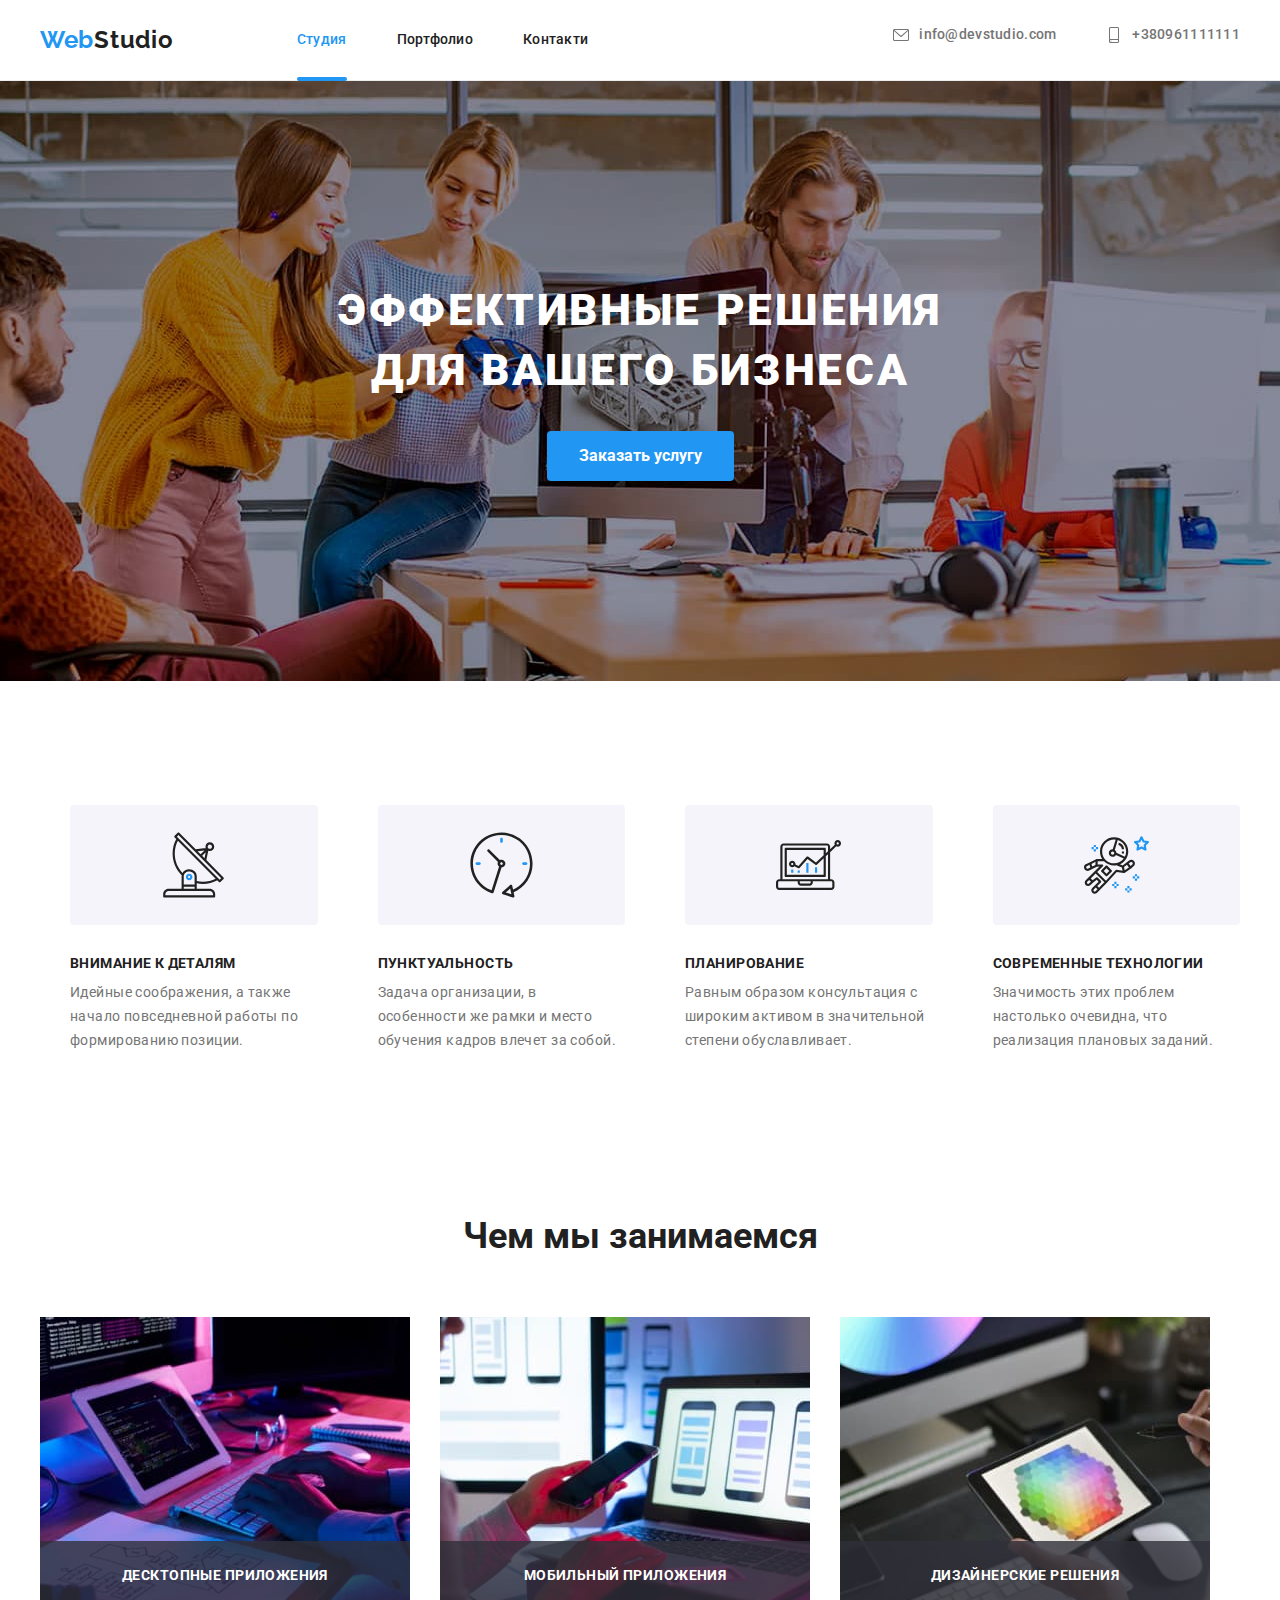
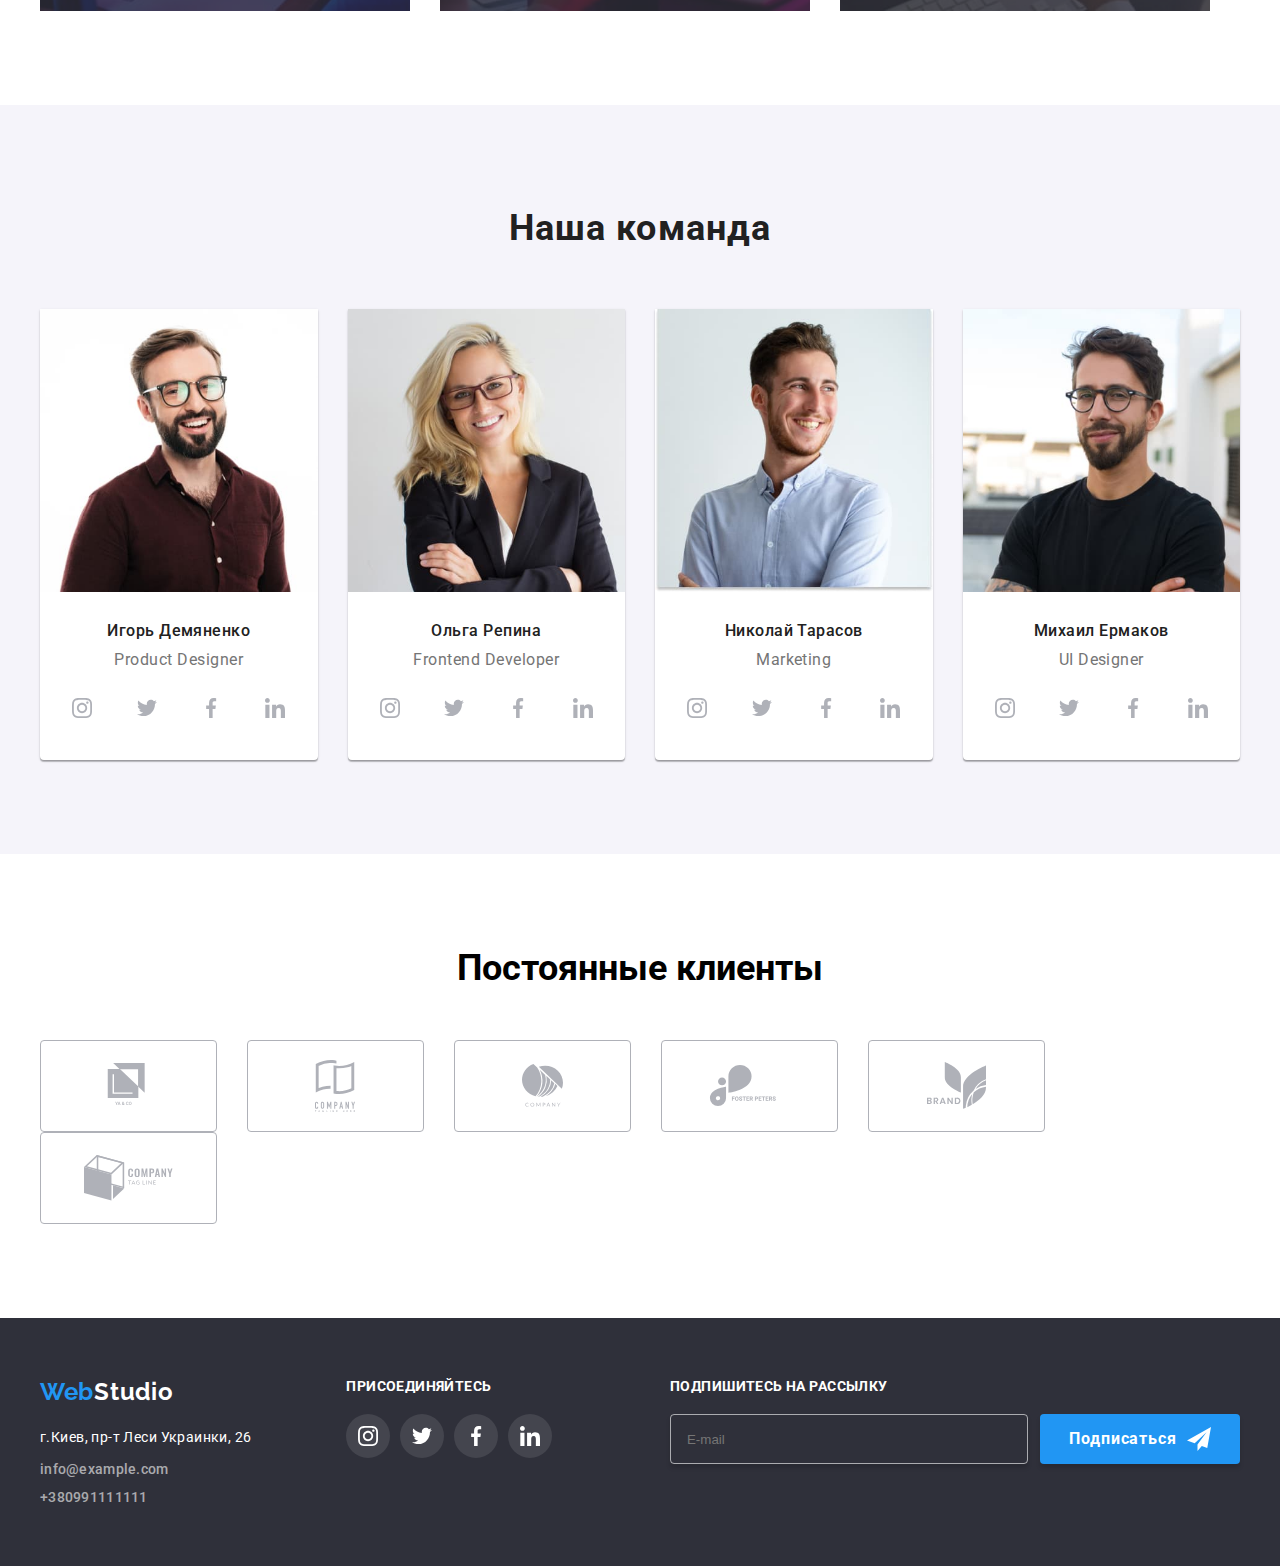
==== commit 0c482bc4: "H/W/8/2" ====
--- a/index.html
+++ b/index.html
@@ -88,17 +88,15 @@
     <!-- Main -->
 
     <main>
-      <section class="main-section">
-        <div class="banner">
-          <div class="container">
-            <h1 class="main-title container--main-title">
-              Эффективные решения<br />для вашего бизнеса
-            </h1>
-
-            <button class="banner__button" type="button" data-modal-open>
-              Заказать услугу
-            </button>
-          </div>
+      <section class="banner">
+        <div class="container">
+          <h1 class="main-title container--main-title">
+            Эффективные решения<br />для вашего бизнеса
+          </h1>
+
+          <button class="banner__button" type="button" data-modal-open>
+            Заказать услугу
+          </button>
         </div>
       </section>
 
@@ -173,6 +171,7 @@
           <ul class="list-photo">
             <li class="list-photo__item">
               <img
+                srcset="./images/img-1.jpg 1x, ./images/img-1@2x.jpg 2x"
                 src="./images/img-1.jpg"
                 width="370"
                 alt="Десктопные Приложения"
@@ -185,6 +184,7 @@
 
             <li class="list-photo__item">
               <img
+                srcset="./images/img-2.jpg 1x, ./images/img-2@2x.jpg 2x"
                 src="./images/img-2.jpg"
                 width="370"
                 alt="Мобильный Приложения"
@@ -196,6 +196,7 @@
 
             <li class="list-photo__item">
               <img
+                srcset="./images/img-3.jpg 1x, ./images/img-3@2x.jpg 2x"
                 src="./images/img-3.jpg"
                 width="370"
                 alt="Дизайнерские Решения"
--- a/css/main.min.css
+++ b/css/main.min.css
@@ -1,2 +1,2 @@
-body{font-family:'Roboto', sans-serif}header{border-bottom:1px solid #ececec}*{margin:0;padding:0}ul,ol{list-style-type:none}img{display:block;max-width:100%;height:auto}.visually-hidden{position:absolute;width:1px;height:1px;margin:-1px;border:0;padding:0;white-space:nowrap;-webkit-clip-path:inset(100%);clip-path:inset(100%);clip:rect(0 0 0 0);overflow:hidden}.container{padding:0 15px;margin:0 auto;max-width:480px;min-width:320px}@media (min-width: 768px){.container{max-width:768px}}@media (min-width: 1200px){.container{max-width:1200px}}.header{border-bottom:1px solid #ececec}.header__container{display:-webkit-box;display:-ms-flexbox;display:flex;-webkit-box-pack:justify;-ms-flex-pack:justify;justify-content:space-between;-webkit-box-align:center;-ms-flex-align:center;align-items:center}.header-nav{display:none}@media (min-width: 768px){.header-nav{display:-webkit-box;display:-ms-flexbox;display:flex;-webkit-box-pack:justify;-ms-flex-pack:justify;justify-content:space-between;-webkit-box-align:center;-ms-flex-align:center;align-items:center}}@media (min-width: 768px){.nav-list{margin-right:84px;display:-webkit-box;display:-ms-flexbox;display:flex;-webkit-box-pack:justify;-ms-flex-pack:justify;justify-content:space-between}}@media (min-width: 1200px){.nav-list{margin-right:305px;margin-left:93px;list-style-type:none;display:-webkit-box;display:-ms-flexbox;display:flex}}.nav-list__item--hedding:not(:first-child){padding-left:50px}.nav-list__link{font-family:'Roboto';font-style:normal;font-weight:500;font-size:14px;line-height:1.14;letter-spacing:0.02em;text-align:left;color:#212121;text-decoration:none;position:relative;display:block;padding-top:32px;padding-bottom:32px;-webkit-transition:250ms cubic-bezier(0.4, 0, 0.2, 1);transition:250ms cubic-bezier(0.4, 0, 0.2, 1)}.nav-list__link:hover,.nav-list__link--current,.nav-list__link:focus{color:#2196f3}.nav-list__link--current::after{content:'';position:absolute;display:inline-block;bottom:-1px;left:0;width:100%;height:4px;border-radius:2px;background-color:#2196f3}.nav-contacts{list-style-type:none;display:-webkit-box;display:-ms-flexbox;display:flex}@media (min-width: 768px){.nav-contacts{-webkit-box-orient:vertical;-webkit-box-direction:normal;-ms-flex-direction:column;flex-direction:column}}@media (min-width: 1200px){.nav-contacts{-webkit-box-orient:horizontal;-webkit-box-direction:normal;-ms-flex-direction:row;flex-direction:row}}@media (min-width: 1200px){.nav-contacts__item--hedding:last-child{padding-left:50px}}.nav-contacts__item--hedding:not(:last-child){margin-bottom:10px}.nav-contacts__link{font-family:'Roboto';font-style:normal;font-weight:500;font-size:14px;line-height:1.14;letter-spacing:0.02em;color:rgba(255,255,255,0.6);text-decoration:none;-webkit-transition:250ms cubic-bezier(0.4, 0, 0.2, 1);transition:250ms cubic-bezier(0.4, 0, 0.2, 1)}@media (max-width: 1199px){.nav-contacts__link{font-size:12px;line-height:1.171}}.nav-contacts__link--header{color:#757575;display:-webkit-box;display:-ms-flexbox;display:flex;-webkit-box-align:center;-ms-flex-align:center;align-items:center;-webkit-transition:250ms cubic-bezier(0.4, 0, 0.2, 1);transition:250ms cubic-bezier(0.4, 0, 0.2, 1)}@media (min-width: 768px){.nav-contacts__link--header:not(:last-child){margin-bottom:10px}}.nav-contacts__link:hover,.nav-contacts__link:focus{color:#2196f3}.nav-contacts__icon{margin-right:10px;fill:currentColor;width:16px;height:16px}.logo{font-family:'Raleway';font-style:normal;font-weight:700;font-size:24px;line-height:1.174;letter-spacing:0.03em;color:#2196f3;text-decoration:none}@media (max-width: 767px){.logo{margin:16px 0 16px}}.logo__subtext{color:#212121}.logo__subtext--white{color:#fff}@media (min-width: 1200px){.banner{height:600px;max-width:1600px;margin-left:auto;margin-right:auto;background-image:-webkit-gradient(linear, left top, right top, from(rgba(47,48,58,0.4)), to(rgba(47,48,58,0.4))),url(../images/bg-hero.jpg);background-image:linear-gradient(to right, rgba(47,48,58,0.4), rgba(47,48,58,0.4)),url(../images/bg-hero.jpg);background-repeat:no-repeat;background-size:cover;background-position:center}}.container--main-title{font-family:'Roboto';font-style:normal;font-weight:900;font-size:26px;line-height:1.615;letter-spacing:0.06em;color:#fff;padding-top:200px;text-align:center;text-transform:uppercase}.banner__button{font-family:'Roboto';font-style:normal;font-weight:bold;font-size:16px;height:50px;background-color:#2196f3;color:#fff;padding:10px 32px;display:block;margin:30px auto 0;text-align:center;border-radius:4px;border:none;cursor:pointer}.backdrop{position:fixed;top:0;left:0;width:100%;height:100%;background-color:rgba(0,0,0,0.2);display:-webkit-box;display:-ms-flexbox;display:flex;-webkit-box-align:center;-ms-flex-align:center;align-items:center;-webkit-box-pack:center;-ms-flex-pack:center;justify-content:center}.backdrop.is-hidden{opacity:0;pointer-events:none}.modal{position:absolute;top:50%;left:50%;-webkit-transform:translate(-50%, -50%);transform:translate(-50%, -50%);max-width:528px;max-height:100vh;overflow-y:scroll;padding:40px;background-color:#fff;-webkit-box-shadow:0px 1px 3px rgba(0,0,0,0.12),0px 1px 1px rgba(0,0,0,0.14),0px 2px 1px rgba(0,0,0,0.2);box-shadow:0px 1px 3px rgba(0,0,0,0.12),0px 1px 1px rgba(0,0,0,0.14),0px 2px 1px rgba(0,0,0,0.2);border-radius:4px;-webkit-appearance:none;-ms-overflow-style:none;overflow:-moz-scrollbars-none;overflow-y:-moz-hidden-unscrollable}@media (max-width: 1199px){.modal{max-width:450px;width:100%}}.modal::-webkit-scrollbar{width:0}.close-button{position:absolute;top:8px;right:8px;display:-webkit-box;display:-ms-flexbox;display:flex;-webkit-box-align:center;-ms-flex-align:center;align-items:center;-webkit-box-pack:center;-ms-flex-pack:center;justify-content:center;width:30px;height:30px;margin-left:auto;background-color:#fff;border:1px solid rgba(0,0,0,0.1);border-radius:100%;cursor:pointer}.close-button:hover .close-button__icon,.close-button:focus .close-button__icon{fill:#2196f3}.close-button__icon{position:absolute;right:8px;top:8px;-webkit-transition:250ms cubic-bezier(0.4, 0, 0.2, 1);transition:250ms cubic-bezier(0.4, 0, 0.2, 1)}.modal-text{font-family:'Roboto';font-weight:700;font-style:normal;font-size:20px;line-height:1.172;letter-spacing:0.03em;text-align:center}.group-form{display:-webkit-box;display:-ms-flexbox;display:flex;-webkit-box-orient:vertical;-webkit-box-direction:normal;-ms-flex-direction:column;flex-direction:column;margin-top:10px}.group-form__name{font-family:'Roboto';font-weight:400;font-style:normal;font-size:12px;line-height:1.171;color:#757575;margin-bottom:4px}.wrapper{position:relative}.wrapper__input{width:100%;font-family:inherit;padding:12px 35px;border:1px solid rgba(33,33,33,0.2);-webkit-box-sizing:border-box;box-sizing:border-box;border-radius:4px;cursor:pointer;outline:none;resize:none;height:40px;-webkit-transition:250ms cubic-bezier(0.4, 0, 0.2, 1);transition:250ms cubic-bezier(0.4, 0, 0.2, 1)}.wrapper__input:hover,.wrapper__input:focus{border:1px solid #2196f3}.wrapper__input:focus+.wrapper__icon,.wrapper__input:hover+.wrapper__icon{fill:#2196f3}.wrapper__icon{position:absolute;top:50%;left:12px;-webkit-transform:translateY(-50%);transform:translateY(-50%);-webkit-transition:250ms cubic-bezier(0.4, 0, 0.2, 1);transition:250ms cubic-bezier(0.4, 0, 0.2, 1)}.wrapper__input--textarea{height:120px;padding:12px 16px}.contract{display:block;margin-top:20px;margin-bottom:30px}.form-checkbox{cursor:pointer;position:relative}.form-checkbox__text{margin-left:24px;font-family:'Roboto';font-weight:400;font-style:normal;font-size:14px;line-height:1.714;letter-spacing:0.03em;color:#757575}@media (max-width: 1199px){.form-checkbox__text{font-size:12px;line-height:1.171;display:inline-block;vertical-align:middle;margin-left:6px}}.form-checkbox__link{font-family:'Roboto';font-weight:400;font-style:normal;font-size:14px;line-height:1.714;letter-spacing:0.03em;color:#2196f3}@media (max-width: 1199px){.form-checkbox__link{font-size:12px;line-height:1.171}}.form-checkbox__input:checked ~ .modal-checkbox .modal-checkbox__icon{display:block}.form-checkbox__input:checked ~ .modal-checkbox{border:none}.modal-checkbox{border:1px solid #212121;border-radius:2px;width:16px;height:15px}@media (max-width: 1199px){.modal-checkbox{display:inline-block;vertical-align:middle}}@media (min-width: 1200px){.modal-checkbox{position:absolute;top:50%;-webkit-transform:translateY(-50%);transform:translateY(-50%)}}.modal-checkbox__icon{display:none}.modal-checkbox__button{display:-webkit-box;display:-ms-flexbox;display:flex;text-align:center;margin:0 auto;font-family:'Roboto';font-style:normal;font-weight:bold;font-size:16px;line-height:1.875;letter-spacing:0.06em;color:#fff;background-color:#188ce8;-webkit-box-shadow:0px 4px 4px 0px rgba(0,0,0,0.15);box-shadow:0px 4px 4px 0px rgba(0,0,0,0.15);padding:10px 55px;border-radius:4px;cursor:pointer;border:none}.features{padding-top:60px;padding-bottom:60px}@media (min-width: 1200px){.features{padding-top:94px}}@media (min-width: 768px) and (max-width: 1199px){.our-features{display:-webkit-box;display:-ms-flexbox;display:flex;-ms-flex-wrap:wrap;flex-wrap:wrap;margin-top:calc(-1 * 30px);margin-left:calc(-1 * 30px)}}@media (min-width: 1200px){.our-features{display:-webkit-box;display:-ms-flexbox;display:flex;-webkit-box-pack:justify;-ms-flex-pack:justify;justify-content:space-between}}@media (max-width: 767px){.our-features__item{display:-webkit-box;display:-ms-flexbox;display:flex;-webkit-box-align:center;-ms-flex-align:center;align-items:center;-webkit-box-pack:center;-ms-flex-pack:center;justify-content:center;-webkit-box-orient:vertical;-webkit-box-direction:normal;-ms-flex-direction:column;flex-direction:column}.our-features__item:not(:last-child){margin-bottom:30px}}@media (min-width: 768px){.our-features__item{-ms-flex-preferred-size:calc(100% / 2 - 30px);flex-basis:calc(100% / 2 - 30px);margin-left:30px;margin-top:30px}}@media (min-width: 1200px){.our-features__item{width:270px}.our-features__item:not(:last-child){margin-right:30px}}.our-features__icon{width:100%;height:120px;background:#f5f4fa;border-radius:4px;margin-bottom:30px;display:-webkit-box;display:-ms-flexbox;display:flex;-webkit-box-pack:center;-ms-flex-pack:center;justify-content:center;-webkit-box-align:center;-ms-flex-align:center;align-items:center}.our-features__subtitle{font-family:'Roboto';font-style:normal;font-weight:700;font-size:14px;line-height:1.172;letter-spacing:0.03em;color:#212121;text-transform:uppercase}.our-features__text{font-family:'Roboto';font-style:normal;font-weight:400;font-size:14px;line-height:1.714;letter-spacing:0.03em;color:#757575;padding-top:10px}.what-we-do{display:none}.our-team{background-color:#f5f4fa;display:-webkit-box;display:-ms-flexbox;display:flex;padding-top:60px;padding-bottom:60px}@media (min-width: 1200px){.our-team{padding-top:94px;padding-bottom:94px}}.our-team-title{font-family:'Roboto';font-style:normal;font-weight:700;font-size:28px;line-height:1.171;letter-spacing:0.03em;color:#212121;text-align:center;margin-bottom:30px}@media (min-width: 1200px){.our-team-title{font-size:36px;line-height:1.66;margin-bottom:50px}}.our-team-workers{list-style-type:none;-webkit-box-pack:center;-ms-flex-pack:center;justify-content:center}@media (min-width: 768px){.our-team-workers{display:-webkit-box;display:-ms-flexbox;display:flex;-ms-flex-wrap:wrap;flex-wrap:wrap;margin-top:calc(-1 * 30px);margin-left:calc(-1 * 30px)}}@media (min-width: 1200px){.our-team-workers{margin-top:calc(-1 * 50px);margin-left:calc(-1 * 30px)}}.our-team__item{background-color:#fff;-webkit-box-shadow:0px 1px 3px rgba(0,0,0,0.12),0px 1px 1px rgba(0,0,0,0.14),0px 2px 1px rgba(0,0,0,0.2);box-shadow:0px 1px 3px rgba(0,0,0,0.12),0px 1px 1px rgba(0,0,0,0.14),0px 2px 1px rgba(0,0,0,0.2);border-radius:0px 0px 4px 4px;display:-webkit-box;display:-ms-flexbox;display:flex;-webkit-box-orient:vertical;-webkit-box-direction:normal;-ms-flex-direction:column;flex-direction:column;margin-top:30px}@media (min-width: 768px){.our-team__item{-ms-flex-preferred-size:calc(100% / 2 - 30px);flex-basis:calc(100% / 2 - 30px);margin-top:30px;margin-left:30px}}@media (min-width: 1200px){.our-team__item{-ms-flex-preferred-size:calc(100% / 4 - 30px);flex-basis:calc(100% / 4 - 30px);margin-top:50px;margin-left:30px}}.workers-card{margin-top:30px;background-color:#fff;text-align:center}.workers-card__name{font-family:'Roboto';font-style:normal;font-weight:500;font-size:16px;line-height:1.18;letter-spacing:0.03em;color:#212121}.workers-card__position{font-family:'Roboto';font-style:normal;font-weight:400;font-size:16px;line-height:1.18;letter-spacing:0.03em;color:#757575;margin-top:10px}.employee-list{list-style-type:none;margin-top:16px;margin-bottom:24px;display:-webkit-box;display:-ms-flexbox;display:flex;-webkit-box-pack:center;-ms-flex-pack:center;justify-content:center;background-color:#fff}@media (min-width: 1200px){.employee-list{margin-bottom:30px;-webkit-box-pack:space-evenly;-ms-flex-pack:space-evenly;justify-content:space-evenly}}.employee-list__link{width:44px;height:44px;border-radius:100%;display:-webkit-box;display:-ms-flexbox;display:flex;-webkit-box-pack:center;-ms-flex-pack:center;justify-content:center;-webkit-box-align:center;-ms-flex-align:center;align-items:center;background-color:rgba(255,255,255,0.1);-webkit-transition:250ms cubic-bezier(0.4, 0, 0.2, 1);transition:250ms cubic-bezier(0.4, 0, 0.2, 1)}.employee-list__link:hover .employee-list__icon,.employee-list__link:focus .employee-list__icon{fill:#fff}.employee-list__link:hover:hover,.employee-list__link:hover:focus,.employee-list__link:focus:hover,.employee-list__link:focus:focus{background-color:#2196f3}.employee-list__icon{fill:currentColor;fill:#afb1b8}.regular-customers{padding:60px 0}@media (min-width: 1200px){.regular-customers{padding:94px 0}}.regular-customers__title{font-family:'Roboto';font-style:700;font-size:28px;line-height:1.171;letter-spacing:3%;text-align:center}@media (min-width: 1200px){.regular-customers__title{font-size:36px;line-height:1.16}}.customers__list{display:-webkit-box;display:-ms-flexbox;display:flex;-ms-flex-wrap:wrap;flex-wrap:wrap}@media (max-width: 767px){.customers__list{margin-left:calc(-1 * 30px)}}@media (min-width: 768px) and (max-width: 1199px){.customers__list{margin-left:calc(-1 * 30px)}}@media (min-width: 1200px){.customers__list{margin:50px -15px 0}}.customers__item{border:1px solid #afb1b8;text-align:center;display:-webkit-box;display:-ms-flexbox;display:flex;-webkit-box-pack:center;-ms-flex-pack:center;justify-content:center;border-radius:4px;height:90px;-webkit-transition:250ms cubic-bezier(0.4, 0, 0.2, 1);transition:250ms cubic-bezier(0.4, 0, 0.2, 1)}@media (max-width: 767px){.customers__item{-ms-flex-preferred-size:calc(100% / 2 - 30px);flex-basis:calc(100% / 2 - 30px);margin-top:30px;margin-left:30px}}@media (min-width: 768px) and (max-width: 1199px){.customers__item{-ms-flex-preferred-size:calc((100% - 90px) / 3);flex-basis:calc((100% - 90px) / 3);margin-top:30px;margin-left:30px}}@media (min-width: 1200px){.customers__item{width:calc(100% / 6 - 30px);margin:0 15px}}.customers__item:hover{border-color:#2196f3}.customers__link{display:-webkit-box;display:-ms-flexbox;display:flex;-webkit-box-pack:center;-ms-flex-pack:center;justify-content:center;-webkit-box-align:center;-ms-flex-align:center;align-items:center;color:#2196f3}.customers__link:hover .customers__icon,.customers__link:focus .customers__icon{fill:#2196f3}.customers__icon{fill:#afb1b8;display:-webkit-box;display:-ms-flexbox;display:flex;-webkit-box-pack:center;-ms-flex-pack:center;justify-content:center;-webkit-box-align:center;-ms-flex-align:center;align-items:center;-webkit-transition:250ms cubic-bezier(0.4, 0, 0.2, 1);transition:250ms cubic-bezier(0.4, 0, 0.2, 1)}.footer{background:#2f303a;padding:60px 0;border:1px;display:block}.footer--container{display:-webkit-box;display:-ms-flexbox;display:flex}@media (max-width: 767px){.footer--container{-webkit-box-orient:vertical;-webkit-box-direction:normal;-ms-flex-direction:column;flex-direction:column;-webkit-box-align:center;-ms-flex-align:center;align-items:center;text-align:center}}@media (min-width: 768px) and (max-width: 1199px){.footer--container{-ms-flex-wrap:wrap;flex-wrap:wrap}}@media (min-width: 1200px){.footer--container{-webkit-box-pack:justify;-ms-flex-pack:justify;justify-content:space-between}}@media (min-width: 768px) and (max-width: 1199px){.footer-section{-webkit-box-flex:0;-ms-flex:0 1 50%;flex:0 1 50%;margin-right:auto}}.footer-address{margin-top:20px;display:-webkit-box;display:-ms-flexbox;display:flex;-webkit-box-orient:vertical;-webkit-box-direction:normal;-ms-flex-direction:column;flex-direction:column}@media (min-width: 1200px){.footer-address{-webkit-box-align:start;-ms-flex-align:start;align-items:flex-start}}.footer-address__text{font-family:'Roboto';font-style:normal;font-weight:normal;font-size:14px;line-height:1.714;letter-spacing:0.03em;color:#fff;margin-bottom:8px}@media (min-width: 1200px){.footer-address__text{margin-bottom:9px}}.footer-contacts__item--hedding:not(:last-child){margin-bottom:8px}@media (min-width: 1200px){.footer-contacts__item--hedding:not(:last-child){margin-bottom:9px}}.footer-contacts__link{font-family:'Roboto';font-style:normal;font-weight:500;font-size:14px;line-height:1.714;letter-spacing:0.03em;color:rgba(255,255,255,0.6);text-decoration:none;-webkit-transition:250ms cubic-bezier(0.4, 0, 0.2, 1);transition:250ms cubic-bezier(0.4, 0, 0.2, 1)}@media (min-width: 1200px){.footer-contacts__link{line-height:1.14;letter-spacing:0.02em}}.footer-contacts__link:hover,.footer-contacts__link:focus{color:#2196f3}@media (max-width: 767px){.social-container{margin-top:60px}}@media (min-width: 768px) and (max-width: 1199px){.social-container{-webkit-box-flex:0;-ms-flex:0 1 206px;flex:0 1 206px}}@media (min-width: 1200px){.social-container{margin-left:70px;line-height:1.14}}.social-container__text{font-family:Roboto;font-style:normal;font-weight:bold;font-size:14px;line-height:1.172;letter-spacing:0.03em;text-transform:uppercase;color:#fff;margin-bottom:20px}@media (max-width: 1199px){.social-container__text{text-align:center}}.share-footer{display:-webkit-box;display:-ms-flexbox;display:flex;-webkit-box-pack:justify;-ms-flex-pack:justify;justify-content:space-between;width:206px}.share-networks__link{width:44px;height:44px;border-radius:100%;display:-webkit-box;display:-ms-flexbox;display:flex;-webkit-box-pack:center;-ms-flex-pack:center;justify-content:center;-webkit-box-align:center;-ms-flex-align:center;align-items:center;background-color:rgba(255,255,255,0.1);-webkit-transition:250ms cubic-bezier(0.4, 0, 0.2, 1);transition:250ms cubic-bezier(0.4, 0, 0.2, 1)}.share-networks__link:hover,.share-networks__link:focus{background-color:#2196f3;color:#fff}.share-networks__icon{fill:#fff}@media (max-width: 1199px){.subscribe{-webkit-box-flex:0;-ms-flex:0 1 100%;flex:0 1 100%}}@media (min-width: 1200px){.subscribe{margin-left:93px;width:570px}}.subscribe-form{display:-webkit-box;display:-ms-flexbox;display:flex}@media (max-width: 1199px){.subscribe-form{-webkit-box-orient:vertical;-webkit-box-direction:normal;-ms-flex-direction:column;flex-direction:column;-webkit-box-align:center;-ms-flex-align:center;align-items:center}}@media (max-width: 1199px){.subscribe-form{margin-top:60px}}@media (min-width: 1200px){.subscribe-form{-ms-flex-wrap:wrap;flex-wrap:wrap}}.subscribe-form__text{font-family:'Roboto';font-weight:700;font-style:normal;font-size:14px;line-height:1.172;letter-spacing:0.03em;color:#fff;text-transform:uppercase;margin-bottom:20px;-webkit-box-flex:1;-ms-flex-positive:1;flex-grow:1}.subscribe-form__input{width:450px;height:50px;padding-left:16px;background-color:inherit;border:1px solid rgba(255,255,255,0.6);-webkit-box-sizing:border-box;box-sizing:border-box;-webkit-box-shadow:0px 4px 4px 0px rgba(0,0,0,0.15);box-shadow:0px 4px 4px 0px rgba(0,0,0,0.15);border-radius:4px;color:#fff}@media (min-width: 1200px){.subscribe-form__input{width:358px}}.subscribe-button{font-family:'Roboto';font-weight:700;font-style:normal;font-size:16px;line-height:1.875;letter-spacing:0.06em;color:#fff;background-color:#2196f3;-webkit-box-shadow:0px 4px 4px 0px rgba(0,0,0,0.15);box-shadow:0px 4px 4px 0px rgba(0,0,0,0.15);border:none;height:50px;border-radius:4px;width:200px;cursor:pointer;display:-webkit-box;display:-ms-flexbox;display:flex;-webkit-box-align:center;-ms-flex-align:center;align-items:center;-webkit-box-pack:center;-ms-flex-pack:center;justify-content:center;-webkit-box-sizing:border-box;box-sizing:border-box}@media (max-width: 1199px){.subscribe-button{margin-top:20px}}@media (min-width: 1200px){.subscribe-button{margin-left:12px}}.subscribe-button__icon{margin-left:10px;fill:#fff;-webkit-box-pack:center;-ms-flex-pack:center;justify-content:center}.portfolio{padding-top:94px}.buttons{list-style-type:none;display:-webkit-box;display:-ms-flexbox;display:flex;-webkit-box-pack:center;-ms-flex-pack:center;justify-content:center;margin-bottom:34px}.buttons__name:not(:last-child){margin-right:8px}.buttons__title{background:#f5f4fa;color:#212121;font-family:'Roboto';font-weight:500;font-size:16px;line-height:1.62;text-align:center;letter-spacing:0.03em;padding:6px 22px;border-radius:4px;border:none;cursor:pointer;-webkit-transition:250ms cubic-bezier(0.4, 0, 0.2, 1);transition:250ms cubic-bezier(0.4, 0, 0.2, 1)}.buttons__title.active,.buttons__title:hover,.buttons__title:focus{background:#2196f3;color:#fff;-webkit-box-shadow:0px 3px 1px rgba(0,0,0,0.1),0px 1px 2px rgba(0,0,0,0.08),0px 2px 2px rgba(0,0,0,0.12);box-shadow:0px 3px 1px rgba(0,0,0,0.1),0px 1px 2px rgba(0,0,0,0.08),0px 2px 2px rgba(0,0,0,0.12);border-radius:4px}.portfolio-cards{list-style-type:none;display:-webkit-box;display:-ms-flexbox;display:flex;-ms-flex-wrap:wrap;flex-wrap:wrap}@media (min-width: 768px){.portfolio-cards{margin-left:calc(-1 * 30px);margin-top:calc(-1 * 30px)}}.portfolio-cards__item{border:1px solid #eeeeee}@media (max-width: 767px){.portfolio-cards__item:not(:last-child){margin-bottom:30px}.portfolio-cards__item:last-child{margin-bottom:60px}}@media (min-width: 768px){.portfolio-cards__item{-ms-flex-preferred-size:calc((100% - 2 * 30px) / 2);flex-basis:calc((100% - 2 * 30px) / 2);margin-top:30px;margin-left:30px;width:50%}}.portfolio-cards__item:hover{-webkit-box-shadow:0px 1px 1px rgba(0,0,0,0.12),0px 4px 4px rgba(0,0,0,0.06),1px 4px 6px rgba(0,0,0,0.16);box-shadow:0px 1px 1px rgba(0,0,0,0.12),0px 4px 4px rgba(0,0,0,0.06),1px 4px 6px rgba(0,0,0,0.16)}.portfolio-cards__item:hover .hover-thumb{-webkit-transform:translateY(0);transform:translateY(0)}.portfolio-cards__link{text-decoration:none;display:block}.portfolio-cards__link:hover,.portfolio-cards__link:focus{-webkit-box-shadow:0px 1px 1px rgba(0,0,0,0.12),0px 4px 4px rgba(0,0,0,0.06),1px 4px 6px rgba(0,0,0,0.16);box-shadow:0px 1px 1px rgba(0,0,0,0.12),0px 4px 4px rgba(0,0,0,0.06),1px 4px 6px rgba(0,0,0,0.16)}.card-thumb{position:relative;overflow:hidden;width:100%;height:294px}.hover-thumb{position:absolute;top:0;left:0;right:0;bottom:0;background-color:rgba(33,150,243,0.9);padding:63px 24px;font-size:18px;line-height:calc(28 / 18);color:white;-webkit-transition:-webkit-transform 250ms cubic-bezier(0.4, 0, 0.2, 1);transition:-webkit-transform 250ms cubic-bezier(0.4, 0, 0.2, 1);transition:transform 250ms cubic-bezier(0.4, 0, 0.2, 1);transition:transform 250ms cubic-bezier(0.4, 0, 0.2, 1), -webkit-transform 250ms cubic-bezier(0.4, 0, 0.2, 1);-webkit-transform:translateY(101%);transform:translateY(101%)}.hover-thumb__text{font-family:Roboto;font-size:18px;line-height:1.555;font-style:normal;font-weight:400;letter-spacing:0.03em;text-align:left}.card-content{padding:20px 24px}.card-content__headling{font-family:Roboto;font-style:normal;font-weight:bold;font-size:18px;line-height:2;letter-spacing:0.06em;color:#212121}.card-content__text{margin-top:4px;font-family:Roboto;font-style:normal;font-weight:normal;font-size:16px;line-height:1.87;letter-spacing:0.03em;color:#757575}
+body{font-family:'Roboto', sans-serif}header{border-bottom:1px solid #ececec}*{margin:0;padding:0}ul,ol{list-style-type:none}img{display:block;max-width:100%;height:auto}.visually-hidden{position:absolute;width:1px;height:1px;margin:-1px;border:0;padding:0;white-space:nowrap;-webkit-clip-path:inset(100%);clip-path:inset(100%);clip:rect(0 0 0 0);overflow:hidden}.container{padding:0 15px;margin:0 auto;max-width:480px;min-width:320px}@media (min-width: 768px){.container{max-width:768px}}@media (min-width: 1200px){.container{max-width:1200px}}.header{border-bottom:1px solid #ececec}.header__container{display:-webkit-box;display:-ms-flexbox;display:flex;-webkit-box-pack:justify;-ms-flex-pack:justify;justify-content:space-between;-webkit-box-align:center;-ms-flex-align:center;align-items:center}.header-nav{display:none}@media (min-width: 768px){.header-nav{display:-webkit-box;display:-ms-flexbox;display:flex;-webkit-box-pack:justify;-ms-flex-pack:justify;justify-content:space-between;-webkit-box-align:center;-ms-flex-align:center;align-items:center}}@media (min-width: 768px){.nav-list{margin-right:84px;display:-webkit-box;display:-ms-flexbox;display:flex;-webkit-box-pack:justify;-ms-flex-pack:justify;justify-content:space-between}}@media (min-width: 1200px){.nav-list{margin-right:305px;margin-left:93px;list-style-type:none;display:-webkit-box;display:-ms-flexbox;display:flex}}.nav-list__item--hedding:not(:first-child){padding-left:50px}.nav-list__link{font-family:'Roboto';font-style:normal;font-weight:500;font-size:14px;line-height:1.14;letter-spacing:0.02em;text-align:left;color:#212121;text-decoration:none;position:relative;display:block;padding-top:32px;padding-bottom:32px;-webkit-transition:250ms cubic-bezier(0.4, 0, 0.2, 1);transition:250ms cubic-bezier(0.4, 0, 0.2, 1)}.nav-list__link:hover,.nav-list__link--current,.nav-list__link:focus{color:#2196f3}.nav-list__link--current::after{content:'';position:absolute;display:inline-block;bottom:-1px;left:0;width:100%;height:4px;border-radius:2px;background-color:#2196f3}.nav-contacts{list-style-type:none;display:-webkit-box;display:-ms-flexbox;display:flex}@media (min-width: 768px){.nav-contacts{-webkit-box-orient:vertical;-webkit-box-direction:normal;-ms-flex-direction:column;flex-direction:column}}@media (min-width: 1200px){.nav-contacts{-webkit-box-orient:horizontal;-webkit-box-direction:normal;-ms-flex-direction:row;flex-direction:row}}@media (min-width: 1200px){.nav-contacts__item--hedding:last-child{padding-left:50px}}.nav-contacts__item--hedding:not(:last-child){margin-bottom:10px}.nav-contacts__link{font-family:'Roboto';font-style:normal;font-weight:500;font-size:14px;line-height:1.14;letter-spacing:0.02em;color:rgba(255,255,255,0.6);text-decoration:none;-webkit-transition:250ms cubic-bezier(0.4, 0, 0.2, 1);transition:250ms cubic-bezier(0.4, 0, 0.2, 1)}@media (max-width: 1199px){.nav-contacts__link{font-size:12px;line-height:1.171}}.nav-contacts__link--header{color:#757575;display:-webkit-box;display:-ms-flexbox;display:flex;-webkit-box-align:center;-ms-flex-align:center;align-items:center;-webkit-transition:250ms cubic-bezier(0.4, 0, 0.2, 1);transition:250ms cubic-bezier(0.4, 0, 0.2, 1)}@media (min-width: 768px){.nav-contacts__link--header:not(:last-child){margin-bottom:10px}}.nav-contacts__link:hover,.nav-contacts__link:focus{color:#2196f3}.nav-contacts__icon{margin-right:10px;fill:currentColor;width:16px;height:16px}.logo{font-family:'Raleway';font-style:normal;font-weight:700;font-size:24px;line-height:1.174;letter-spacing:0.03em;color:#2196f3;text-decoration:none}@media (max-width: 767px){.logo{margin:16px 0 16px}}.logo__subtext{color:#212121}.logo__subtext--white{color:#fff}.banner{height:400px;max-width:480px;margin-left:auto;margin-right:auto;background-image:url(../images/header-mobile.jpg),-webkit-gradient(linear, left top, right top, from(rgba(47,48,58,0.4)), to(rgba(47,48,58,0.4)));background-image:url(../images/header-mobile.jpg),linear-gradient(to right, rgba(47,48,58,0.4), rgba(47,48,58,0.4));background-repeat:no-repeat;background-size:cover;background-position:center}@media screen and (min-device-pixel-ratio: 2), screen and (-webkit-min-device-pixel-ratio: 2), screen and (min-resolution: 192dpi), screen and (min-resolution: 2dppx){.banner .banner{background-image:url(../images/header-mobile@2x.jpg)}}@media (min-width: 768px){.banner{max-width:768px;background-image:url(../images/header-tablet.jpg)}}@media screen and (min-width: 768px) and (min-device-pixel-ratio: 2), screen and (min-width: 768px) and (-webkit-min-device-pixel-ratio: 2), screen and (min-width: 768px) and (min-resolution: 192dpi), screen and (min-width: 768px) and (min-resolution: 2dppx){.banner .banner{background-image:url(../images/header-tablet@2x.jpg)}}@media (min-width: 1200px){.banner{height:600px;max-width:1600px;background-image:url(../images/bg-hero.jpg)}}@media screen and (min-width: 1200px) and (min-device-pixel-ratio: 2), screen and (min-width: 1200px) and (-webkit-min-device-pixel-ratio: 2), screen and (min-width: 1200px) and (min-resolution: 192dpi), screen and (min-width: 1200px) and (min-resolution: 2dppx){.banner .banner{background-image:url(../images/hero-img@2x.jpg)}}.container--main-title{font-family:'Roboto';font-style:normal;font-weight:900;font-size:26px;line-height:1.615;letter-spacing:0.06em;color:#fff;padding-top:118px;text-align:center;text-transform:uppercase}@media (min-width: 1200px){.container--main-title{padding-top:200px;font-size:44px;line-height:1.36}}.banner__button{font-family:'Roboto';font-style:normal;font-weight:bold;font-size:16px;height:50px;background-color:#2196f3;color:#fff;padding:10px 32px;display:block;margin:30px auto 0;text-align:center;border-radius:4px;border:none;cursor:pointer}.backdrop{position:fixed;top:0;left:0;width:100%;height:100%;background-color:rgba(0,0,0,0.2);display:-webkit-box;display:-ms-flexbox;display:flex;-webkit-box-align:center;-ms-flex-align:center;align-items:center;-webkit-box-pack:center;-ms-flex-pack:center;justify-content:center}.backdrop.is-hidden{opacity:0;pointer-events:none}.modal{position:absolute;top:50%;left:50%;-webkit-transform:translate(-50%, -50%);transform:translate(-50%, -50%);max-width:528px;max-height:100vh;overflow-y:scroll;padding:40px;background-color:#fff;-webkit-box-shadow:0px 1px 3px rgba(0,0,0,0.12),0px 1px 1px rgba(0,0,0,0.14),0px 2px 1px rgba(0,0,0,0.2);box-shadow:0px 1px 3px rgba(0,0,0,0.12),0px 1px 1px rgba(0,0,0,0.14),0px 2px 1px rgba(0,0,0,0.2);border-radius:4px;-webkit-appearance:none;-ms-overflow-style:none;overflow:-moz-scrollbars-none;overflow-y:-moz-hidden-unscrollable}@media (max-width: 1199px){.modal{max-width:450px;width:100%}}.modal::-webkit-scrollbar{width:0}.close-button{position:absolute;top:8px;right:8px;display:-webkit-box;display:-ms-flexbox;display:flex;-webkit-box-align:center;-ms-flex-align:center;align-items:center;-webkit-box-pack:center;-ms-flex-pack:center;justify-content:center;width:30px;height:30px;margin-left:auto;background-color:#fff;border:1px solid rgba(0,0,0,0.1);border-radius:100%;cursor:pointer}.close-button:hover .close-button__icon,.close-button:focus .close-button__icon{fill:#2196f3}.close-button__icon{position:absolute;right:8px;top:8px;-webkit-transition:250ms cubic-bezier(0.4, 0, 0.2, 1);transition:250ms cubic-bezier(0.4, 0, 0.2, 1)}.modal-text{font-family:'Roboto';font-weight:700;font-style:normal;font-size:20px;line-height:1.172;letter-spacing:0.03em;text-align:center}.group-form{display:-webkit-box;display:-ms-flexbox;display:flex;-webkit-box-orient:vertical;-webkit-box-direction:normal;-ms-flex-direction:column;flex-direction:column;margin-top:10px}.group-form__name{font-family:'Roboto';font-weight:400;font-style:normal;font-size:12px;line-height:1.171;color:#757575;margin-bottom:4px}.wrapper{position:relative}.wrapper__input{width:100%;font-family:inherit;padding:12px 35px;border:1px solid rgba(33,33,33,0.2);-webkit-box-sizing:border-box;box-sizing:border-box;border-radius:4px;cursor:pointer;outline:none;resize:none;height:40px;-webkit-transition:250ms cubic-bezier(0.4, 0, 0.2, 1);transition:250ms cubic-bezier(0.4, 0, 0.2, 1)}.wrapper__input:hover,.wrapper__input:focus{border:1px solid #2196f3}.wrapper__input:focus+.wrapper__icon,.wrapper__input:hover+.wrapper__icon{fill:#2196f3}.wrapper__icon{position:absolute;top:50%;left:12px;-webkit-transform:translateY(-50%);transform:translateY(-50%);-webkit-transition:250ms cubic-bezier(0.4, 0, 0.2, 1);transition:250ms cubic-bezier(0.4, 0, 0.2, 1)}.wrapper__input--textarea{height:120px;padding:12px 16px}.contract{display:block;margin-top:20px;margin-bottom:30px}.form-checkbox{cursor:pointer;position:relative}.form-checkbox__text{margin-left:24px;font-family:'Roboto';font-weight:400;font-style:normal;font-size:14px;line-height:1.714;letter-spacing:0.03em;color:#757575}@media (max-width: 1199px){.form-checkbox__text{font-size:12px;line-height:1.171;display:inline-block;vertical-align:middle;margin-left:6px}}.form-checkbox__link{font-family:'Roboto';font-weight:400;font-style:normal;font-size:14px;line-height:1.714;letter-spacing:0.03em;color:#2196f3}@media (max-width: 1199px){.form-checkbox__link{font-size:12px;line-height:1.171}}.form-checkbox__input:checked ~ .modal-checkbox .modal-checkbox__icon{display:block}.form-checkbox__input:checked ~ .modal-checkbox{border:none}.modal-checkbox{border:1px solid #212121;border-radius:2px;width:16px;height:15px}@media (max-width: 1199px){.modal-checkbox{display:inline-block;vertical-align:middle}}@media (min-width: 1200px){.modal-checkbox{position:absolute;top:50%;-webkit-transform:translateY(-50%);transform:translateY(-50%)}}.modal-checkbox__icon{display:none}.modal-checkbox__button{display:-webkit-box;display:-ms-flexbox;display:flex;text-align:center;margin:0 auto;font-family:'Roboto';font-style:normal;font-weight:bold;font-size:16px;line-height:1.875;letter-spacing:0.06em;color:#fff;background-color:#188ce8;-webkit-box-shadow:0px 4px 4px 0px rgba(0,0,0,0.15);box-shadow:0px 4px 4px 0px rgba(0,0,0,0.15);padding:10px 55px;border-radius:4px;cursor:pointer;border:none}.features{padding-top:60px;padding-bottom:60px}@media (min-width: 1200px){.features{padding-top:94px}}@media (min-width: 768px) and (max-width: 1199px){.our-features{display:-webkit-box;display:-ms-flexbox;display:flex;-ms-flex-wrap:wrap;flex-wrap:wrap;margin-top:calc(-1 * 30px);margin-left:calc(-1 * 30px)}}@media (min-width: 1200px){.our-features{display:-webkit-box;display:-ms-flexbox;display:flex;-webkit-box-pack:justify;-ms-flex-pack:justify;justify-content:space-between}}@media (max-width: 767px){.our-features__item{display:-webkit-box;display:-ms-flexbox;display:flex;-webkit-box-align:center;-ms-flex-align:center;align-items:center;-webkit-box-pack:center;-ms-flex-pack:center;justify-content:center;-webkit-box-orient:vertical;-webkit-box-direction:normal;-ms-flex-direction:column;flex-direction:column}.our-features__item:not(:last-child){margin-bottom:30px}}@media (min-width: 768px){.our-features__item{-ms-flex-preferred-size:calc(100% / 2 - 30px);flex-basis:calc(100% / 2 - 30px);margin-left:30px;margin-top:30px}}@media (min-width: 1200px){.our-features__item{width:270px}.our-features__item:not(:last-child){margin-right:30px}}.our-features__icon{width:100%;height:120px;background:#f5f4fa;border-radius:4px;margin-bottom:30px;display:-webkit-box;display:-ms-flexbox;display:flex;-webkit-box-pack:center;-ms-flex-pack:center;justify-content:center;-webkit-box-align:center;-ms-flex-align:center;align-items:center}.our-features__subtitle{font-family:'Roboto';font-style:normal;font-weight:700;font-size:14px;line-height:1.172;letter-spacing:0.03em;color:#212121;text-transform:uppercase}.our-features__text{font-family:'Roboto';font-style:normal;font-weight:400;font-size:14px;line-height:1.714;letter-spacing:0.03em;color:#757575;padding-top:10px}@media (max-width: 1199px){.what-we-do{display:none}}.what-we-do{padding-top:94px;padding-bottom:94px}.what-we-do__title{font-family:'Roboto';font-style:normal;font-weight:bold;font-size:36px;line-height:1.66;color:#212121;text-align:center;padding-bottom:50px}.list-photo{display:-webkit-box;display:-ms-flexbox;display:flex}.list-photo__item{position:relative;overflow:hidden}.list-photo__item:not(:last-child){margin-right:30px}.what-we-do__text{position:absolute;left:0;right:0;bottom:0;height:70px;background-color:rgba(47,48,58,0.8);display:-webkit-box;display:-ms-flexbox;display:flex;-webkit-box-align:center;-ms-flex-align:center;align-items:center;-webkit-box-pack:center;-ms-flex-pack:center;justify-content:center}.what-we-do__subtext{font-size:'Roboto';font-weight:700;font-style:normal;font-size:14px;line-height:1.14;letter-spacing:0.03em;color:#fff;text-transform:uppercase}.our-team{background-color:#f5f4fa;display:-webkit-box;display:-ms-flexbox;display:flex;padding-top:60px;padding-bottom:60px}@media (min-width: 1200px){.our-team{padding-top:94px;padding-bottom:94px}}.our-team-title{font-family:'Roboto';font-style:normal;font-weight:700;font-size:28px;line-height:1.171;letter-spacing:0.03em;color:#212121;text-align:center;margin-bottom:30px}@media (min-width: 1200px){.our-team-title{font-size:36px;line-height:1.66;margin-bottom:50px}}.our-team-workers{list-style-type:none;-webkit-box-pack:center;-ms-flex-pack:center;justify-content:center}@media (min-width: 768px){.our-team-workers{display:-webkit-box;display:-ms-flexbox;display:flex;-ms-flex-wrap:wrap;flex-wrap:wrap;margin-top:calc(-1 * 30px);margin-left:calc(-1 * 30px)}}@media (min-width: 1200px){.our-team-workers{margin-top:calc(-1 * 50px);margin-left:calc(-1 * 30px)}}.our-team__item{background-color:#fff;-webkit-box-shadow:0px 1px 3px rgba(0,0,0,0.12),0px 1px 1px rgba(0,0,0,0.14),0px 2px 1px rgba(0,0,0,0.2);box-shadow:0px 1px 3px rgba(0,0,0,0.12),0px 1px 1px rgba(0,0,0,0.14),0px 2px 1px rgba(0,0,0,0.2);border-radius:0px 0px 4px 4px;display:-webkit-box;display:-ms-flexbox;display:flex;-webkit-box-orient:vertical;-webkit-box-direction:normal;-ms-flex-direction:column;flex-direction:column;margin-top:30px}@media (min-width: 768px){.our-team__item{-ms-flex-preferred-size:calc(100% / 2 - 30px);flex-basis:calc(100% / 2 - 30px);margin-top:30px;margin-left:30px}}@media (min-width: 1200px){.our-team__item{-ms-flex-preferred-size:calc(100% / 4 - 30px);flex-basis:calc(100% / 4 - 30px);margin-top:50px;margin-left:30px}}.workers-card{margin-top:30px;background-color:#fff;text-align:center}.workers-card__name{font-family:'Roboto';font-style:normal;font-weight:500;font-size:16px;line-height:1.18;letter-spacing:0.03em;color:#212121}.workers-card__position{font-family:'Roboto';font-style:normal;font-weight:400;font-size:16px;line-height:1.18;letter-spacing:0.03em;color:#757575;margin-top:10px}.employee-list{list-style-type:none;margin-top:16px;margin-bottom:24px;display:-webkit-box;display:-ms-flexbox;display:flex;-webkit-box-pack:center;-ms-flex-pack:center;justify-content:center;background-color:#fff}@media (min-width: 1200px){.employee-list{margin-bottom:30px;-webkit-box-pack:space-evenly;-ms-flex-pack:space-evenly;justify-content:space-evenly}}.employee-list__link{width:44px;height:44px;border-radius:100%;display:-webkit-box;display:-ms-flexbox;display:flex;-webkit-box-pack:center;-ms-flex-pack:center;justify-content:center;-webkit-box-align:center;-ms-flex-align:center;align-items:center;background-color:rgba(255,255,255,0.1);-webkit-transition:250ms cubic-bezier(0.4, 0, 0.2, 1);transition:250ms cubic-bezier(0.4, 0, 0.2, 1)}.employee-list__link:hover .employee-list__icon,.employee-list__link:focus .employee-list__icon{fill:#fff}.employee-list__link:hover:hover,.employee-list__link:hover:focus,.employee-list__link:focus:hover,.employee-list__link:focus:focus{background-color:#2196f3}.employee-list__icon{fill:currentColor;fill:#afb1b8}.regular-customers{padding:60px 0}@media (min-width: 1200px){.regular-customers{padding:94px 0}}.regular-customers__title{font-family:'Roboto';font-style:700;font-size:28px;line-height:1.171;letter-spacing:3%;text-align:center}@media (min-width: 1200px){.regular-customers__title{font-size:36px;line-height:1.16}}.customers__list{display:-webkit-box;display:-ms-flexbox;display:flex;-ms-flex-wrap:wrap;flex-wrap:wrap}@media (max-width: 767px){.customers__list{margin-left:calc(-1 * 30px)}}@media (min-width: 768px) and (max-width: 1199px){.customers__list{margin-left:calc(-1 * 30px)}}@media (min-width: 1200px){.customers__list{margin:50px -15px 0}}.customers__item{border:1px solid #afb1b8;text-align:center;display:-webkit-box;display:-ms-flexbox;display:flex;-webkit-box-pack:center;-ms-flex-pack:center;justify-content:center;border-radius:4px;height:90px;-webkit-transition:250ms cubic-bezier(0.4, 0, 0.2, 1);transition:250ms cubic-bezier(0.4, 0, 0.2, 1)}@media (max-width: 767px){.customers__item{-ms-flex-preferred-size:calc(100% / 2 - 30px);flex-basis:calc(100% / 2 - 30px);margin-top:30px;margin-left:30px}}@media (min-width: 768px) and (max-width: 1199px){.customers__item{-ms-flex-preferred-size:calc((100% - 90px) / 3);flex-basis:calc((100% - 90px) / 3);margin-top:30px;margin-left:30px}}@media (min-width: 1200px){.customers__item{width:calc(100% / 6 - 30px);margin:0 15px}}.customers__item:hover{border-color:#2196f3}.customers__link{display:-webkit-box;display:-ms-flexbox;display:flex;-webkit-box-pack:center;-ms-flex-pack:center;justify-content:center;-webkit-box-align:center;-ms-flex-align:center;align-items:center;color:#2196f3}.customers__link:hover .customers__icon,.customers__link:focus .customers__icon{fill:#2196f3}.customers__icon{fill:#afb1b8;display:-webkit-box;display:-ms-flexbox;display:flex;-webkit-box-pack:center;-ms-flex-pack:center;justify-content:center;-webkit-box-align:center;-ms-flex-align:center;align-items:center;-webkit-transition:250ms cubic-bezier(0.4, 0, 0.2, 1);transition:250ms cubic-bezier(0.4, 0, 0.2, 1)}.footer{background:#2f303a;padding:60px 0;border:1px;display:block}.footer--container{display:-webkit-box;display:-ms-flexbox;display:flex}@media (max-width: 767px){.footer--container{-webkit-box-orient:vertical;-webkit-box-direction:normal;-ms-flex-direction:column;flex-direction:column;-webkit-box-align:center;-ms-flex-align:center;align-items:center;text-align:center}}@media (min-width: 768px) and (max-width: 1199px){.footer--container{-ms-flex-wrap:wrap;flex-wrap:wrap}}@media (min-width: 1200px){.footer--container{-webkit-box-pack:justify;-ms-flex-pack:justify;justify-content:space-between}}@media (min-width: 768px) and (max-width: 1199px){.footer-section{-webkit-box-flex:0;-ms-flex:0 1 50%;flex:0 1 50%;margin-right:auto}}.footer-address{margin-top:20px;display:-webkit-box;display:-ms-flexbox;display:flex;-webkit-box-orient:vertical;-webkit-box-direction:normal;-ms-flex-direction:column;flex-direction:column}@media (min-width: 1200px){.footer-address{-webkit-box-align:start;-ms-flex-align:start;align-items:flex-start}}.footer-address__text{font-family:'Roboto';font-style:normal;font-weight:normal;font-size:14px;line-height:1.714;letter-spacing:0.03em;color:#fff;margin-bottom:8px}@media (min-width: 1200px){.footer-address__text{margin-bottom:9px}}.footer-contacts__item--hedding:not(:last-child){margin-bottom:8px}@media (min-width: 1200px){.footer-contacts__item--hedding:not(:last-child){margin-bottom:9px}}.footer-contacts__link{font-family:'Roboto';font-style:normal;font-weight:500;font-size:14px;line-height:1.714;letter-spacing:0.03em;color:rgba(255,255,255,0.6);text-decoration:none;-webkit-transition:250ms cubic-bezier(0.4, 0, 0.2, 1);transition:250ms cubic-bezier(0.4, 0, 0.2, 1)}@media (min-width: 1200px){.footer-contacts__link{line-height:1.14;letter-spacing:0.02em}}.footer-contacts__link:hover,.footer-contacts__link:focus{color:#2196f3}@media (max-width: 767px){.social-container{margin-top:60px}}@media (min-width: 768px) and (max-width: 1199px){.social-container{-webkit-box-flex:0;-ms-flex:0 1 206px;flex:0 1 206px}}@media (min-width: 1200px){.social-container{margin-left:70px;line-height:1.14}}.social-container__text{font-family:Roboto;font-style:normal;font-weight:bold;font-size:14px;line-height:1.172;letter-spacing:0.03em;text-transform:uppercase;color:#fff;margin-bottom:20px}@media (max-width: 1199px){.social-container__text{text-align:center}}.share-footer{display:-webkit-box;display:-ms-flexbox;display:flex;-webkit-box-pack:justify;-ms-flex-pack:justify;justify-content:space-between;width:206px}.share-networks__link{width:44px;height:44px;border-radius:100%;display:-webkit-box;display:-ms-flexbox;display:flex;-webkit-box-pack:center;-ms-flex-pack:center;justify-content:center;-webkit-box-align:center;-ms-flex-align:center;align-items:center;background-color:rgba(255,255,255,0.1);-webkit-transition:250ms cubic-bezier(0.4, 0, 0.2, 1);transition:250ms cubic-bezier(0.4, 0, 0.2, 1)}.share-networks__link:hover,.share-networks__link:focus{background-color:#2196f3;color:#fff}.share-networks__icon{fill:#fff}@media (max-width: 1199px){.subscribe{-webkit-box-flex:0;-ms-flex:0 1 100%;flex:0 1 100%}}@media (min-width: 1200px){.subscribe{margin-left:93px;width:570px}}.subscribe-form{display:-webkit-box;display:-ms-flexbox;display:flex}@media (max-width: 1199px){.subscribe-form{-webkit-box-orient:vertical;-webkit-box-direction:normal;-ms-flex-direction:column;flex-direction:column;-webkit-box-align:center;-ms-flex-align:center;align-items:center}}@media (max-width: 1199px){.subscribe-form{margin-top:60px}}@media (min-width: 1200px){.subscribe-form{-ms-flex-wrap:wrap;flex-wrap:wrap}}.subscribe-form__text{font-family:'Roboto';font-weight:700;font-style:normal;font-size:14px;line-height:1.172;letter-spacing:0.03em;color:#fff;text-transform:uppercase;margin-bottom:20px;-webkit-box-flex:1;-ms-flex-positive:1;flex-grow:1}.subscribe-form__input{width:450px;height:50px;padding-left:16px;background-color:inherit;border:1px solid rgba(255,255,255,0.6);-webkit-box-sizing:border-box;box-sizing:border-box;-webkit-box-shadow:0px 4px 4px 0px rgba(0,0,0,0.15);box-shadow:0px 4px 4px 0px rgba(0,0,0,0.15);border-radius:4px;color:#fff}@media (min-width: 1200px){.subscribe-form__input{width:358px}}.subscribe-button{font-family:'Roboto';font-weight:700;font-style:normal;font-size:16px;line-height:1.875;letter-spacing:0.06em;color:#fff;background-color:#2196f3;-webkit-box-shadow:0px 4px 4px 0px rgba(0,0,0,0.15);box-shadow:0px 4px 4px 0px rgba(0,0,0,0.15);border:none;height:50px;border-radius:4px;width:200px;cursor:pointer;display:-webkit-box;display:-ms-flexbox;display:flex;-webkit-box-align:center;-ms-flex-align:center;align-items:center;-webkit-box-pack:center;-ms-flex-pack:center;justify-content:center;-webkit-box-sizing:border-box;box-sizing:border-box}@media (max-width: 1199px){.subscribe-button{margin-top:20px}}@media (min-width: 1200px){.subscribe-button{margin-left:12px}}.subscribe-button__icon{margin-left:10px;fill:#fff;-webkit-box-pack:center;-ms-flex-pack:center;justify-content:center}.portfolio{padding-top:94px}@media (max-width: 1199px){.portfolio{padding-top:60px}}.buttons{list-style-type:none;display:-webkit-box;display:-ms-flexbox;display:flex;margin-bottom:calc(40px - 15px);-ms-flex-wrap:wrap;flex-wrap:wrap;-webkit-box-pack:start;-ms-flex-pack:start;justify-content:flex-start}@media (min-width: 768px){.buttons{margin-bottom:30px;-webkit-box-pack:center;-ms-flex-pack:center;justify-content:center}}@media (min-width: 1200px){.buttons{margin-bottom:50px}}.buttons__name:not(:last-child){margin-right:8px}@media (max-width: 767px){.buttons__name{margin-bottom:15px}}.buttons__title{background:#f5f4fa;color:#212121;font-family:'Roboto';font-weight:500;font-size:16px;line-height:1.625;text-align:center;letter-spacing:0.03em;padding:6px 22px;border-radius:4px;border:none;cursor:pointer;-webkit-transition:250ms cubic-bezier(0.4, 0, 0.2, 1);transition:250ms cubic-bezier(0.4, 0, 0.2, 1)}.buttons__title.active,.buttons__title:hover,.buttons__title:focus{background:#2196f3;color:#fff;-webkit-box-shadow:0px 3px 1px rgba(0,0,0,0.1),0px 1px 2px rgba(0,0,0,0.08),0px 2px 2px rgba(0,0,0,0.12);box-shadow:0px 3px 1px rgba(0,0,0,0.1),0px 1px 2px rgba(0,0,0,0.08),0px 2px 2px rgba(0,0,0,0.12);border-radius:4px}.portfolio-cards{list-style-type:none;display:-webkit-box;display:-ms-flexbox;display:flex;-ms-flex-wrap:wrap;flex-wrap:wrap;padding-bottom:60px}@media (min-width: 768px){.portfolio-cards{margin-left:calc(-1 * 30px);margin-top:calc(-1 * 30px)}}@media (min-width: 1200px){.portfolio-cards{padding-bottom:94px}}.portfolio-cards__item{border:1px solid #eeeeee}@media (max-width: 767px){.portfolio-cards__item:not(:last-child){margin-bottom:30px}}@media (min-width: 768px){.portfolio-cards__item{-ms-flex-preferred-size:calc((100% - 2 * 30px) / 2);flex-basis:calc((100% - 2 * 30px) / 2);margin-top:30px;margin-left:30px;width:50%}}@media (min-width: 1200px){.portfolio-cards__item{-ms-flex-preferred-size:calc(100% / 3 - 30px);flex-basis:calc(100% / 3 - 30px);margin-left:30px;margin-top:30px}}.portfolio-cards__item:hover{-webkit-box-shadow:0px 1px 1px rgba(0,0,0,0.12),0px 4px 4px rgba(0,0,0,0.06),1px 4px 6px rgba(0,0,0,0.16);box-shadow:0px 1px 1px rgba(0,0,0,0.12),0px 4px 4px rgba(0,0,0,0.06),1px 4px 6px rgba(0,0,0,0.16)}.portfolio-cards__item:hover .hover-thumb{-webkit-transform:translateY(0);transform:translateY(0)}.portfolio-cards__link{text-decoration:none;display:block}.card-thumb{position:relative;overflow:hidden;width:100%}.hover-thumb{position:absolute;top:0;left:0;right:0;bottom:0;background-color:rgba(33,150,243,0.9);padding:63px 24px;font-size:18px;line-height:calc(28 / 18);color:white;-webkit-transition:-webkit-transform 250ms cubic-bezier(0.4, 0, 0.2, 1);transition:-webkit-transform 250ms cubic-bezier(0.4, 0, 0.2, 1);transition:transform 250ms cubic-bezier(0.4, 0, 0.2, 1);transition:transform 250ms cubic-bezier(0.4, 0, 0.2, 1), -webkit-transform 250ms cubic-bezier(0.4, 0, 0.2, 1);-webkit-transform:translateY(101%);transform:translateY(101%)}.hover-thumb__text{font-family:Roboto;font-size:18px;line-height:1.555;font-style:normal;font-weight:400;letter-spacing:0.03em;text-align:left}.card-content{padding:20px 24px}.card-content__headling{font-family:Roboto;font-style:normal;font-weight:bold;font-size:18px;line-height:2;letter-spacing:0.06em;color:#212121}.card-content__text{margin-top:4px;font-family:Roboto;font-style:normal;font-weight:normal;font-size:16px;line-height:1.87;letter-spacing:0.03em;color:#757575}
 /*# sourceMappingURL=main.min.css.map */